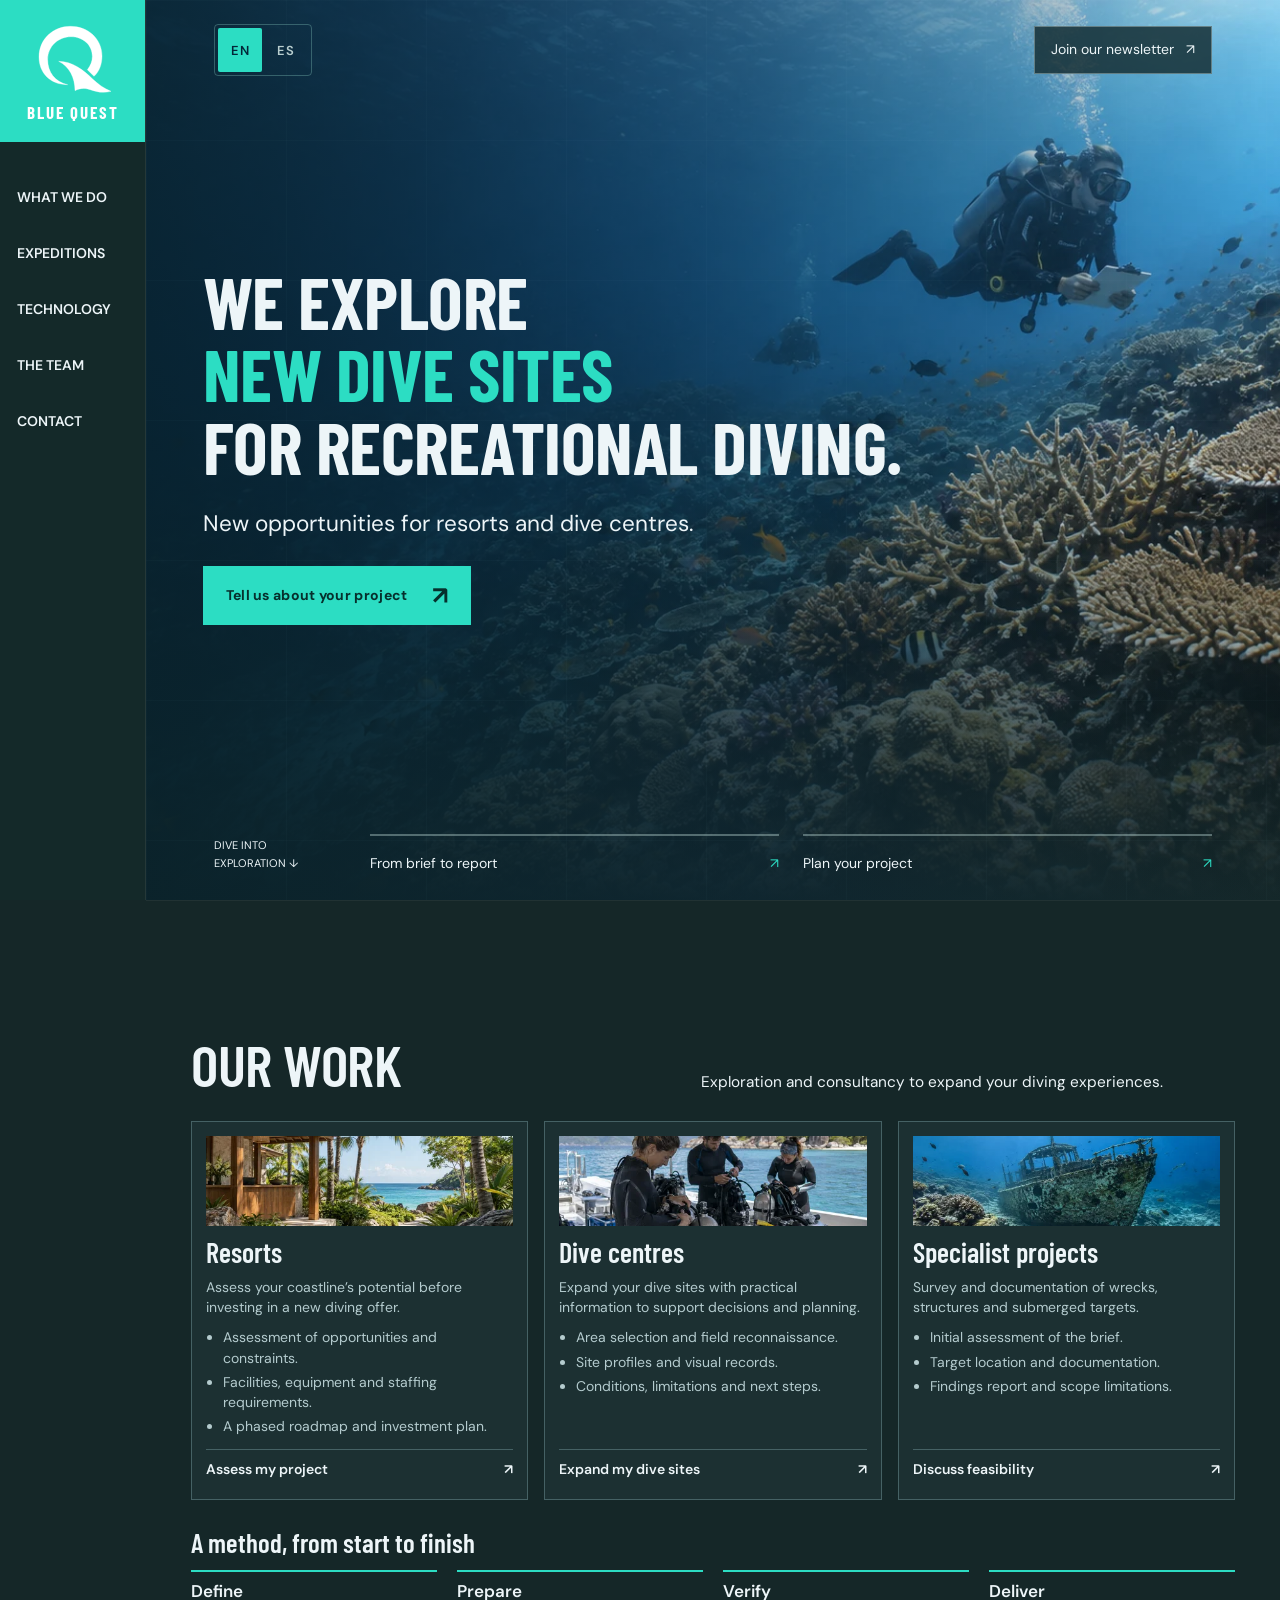
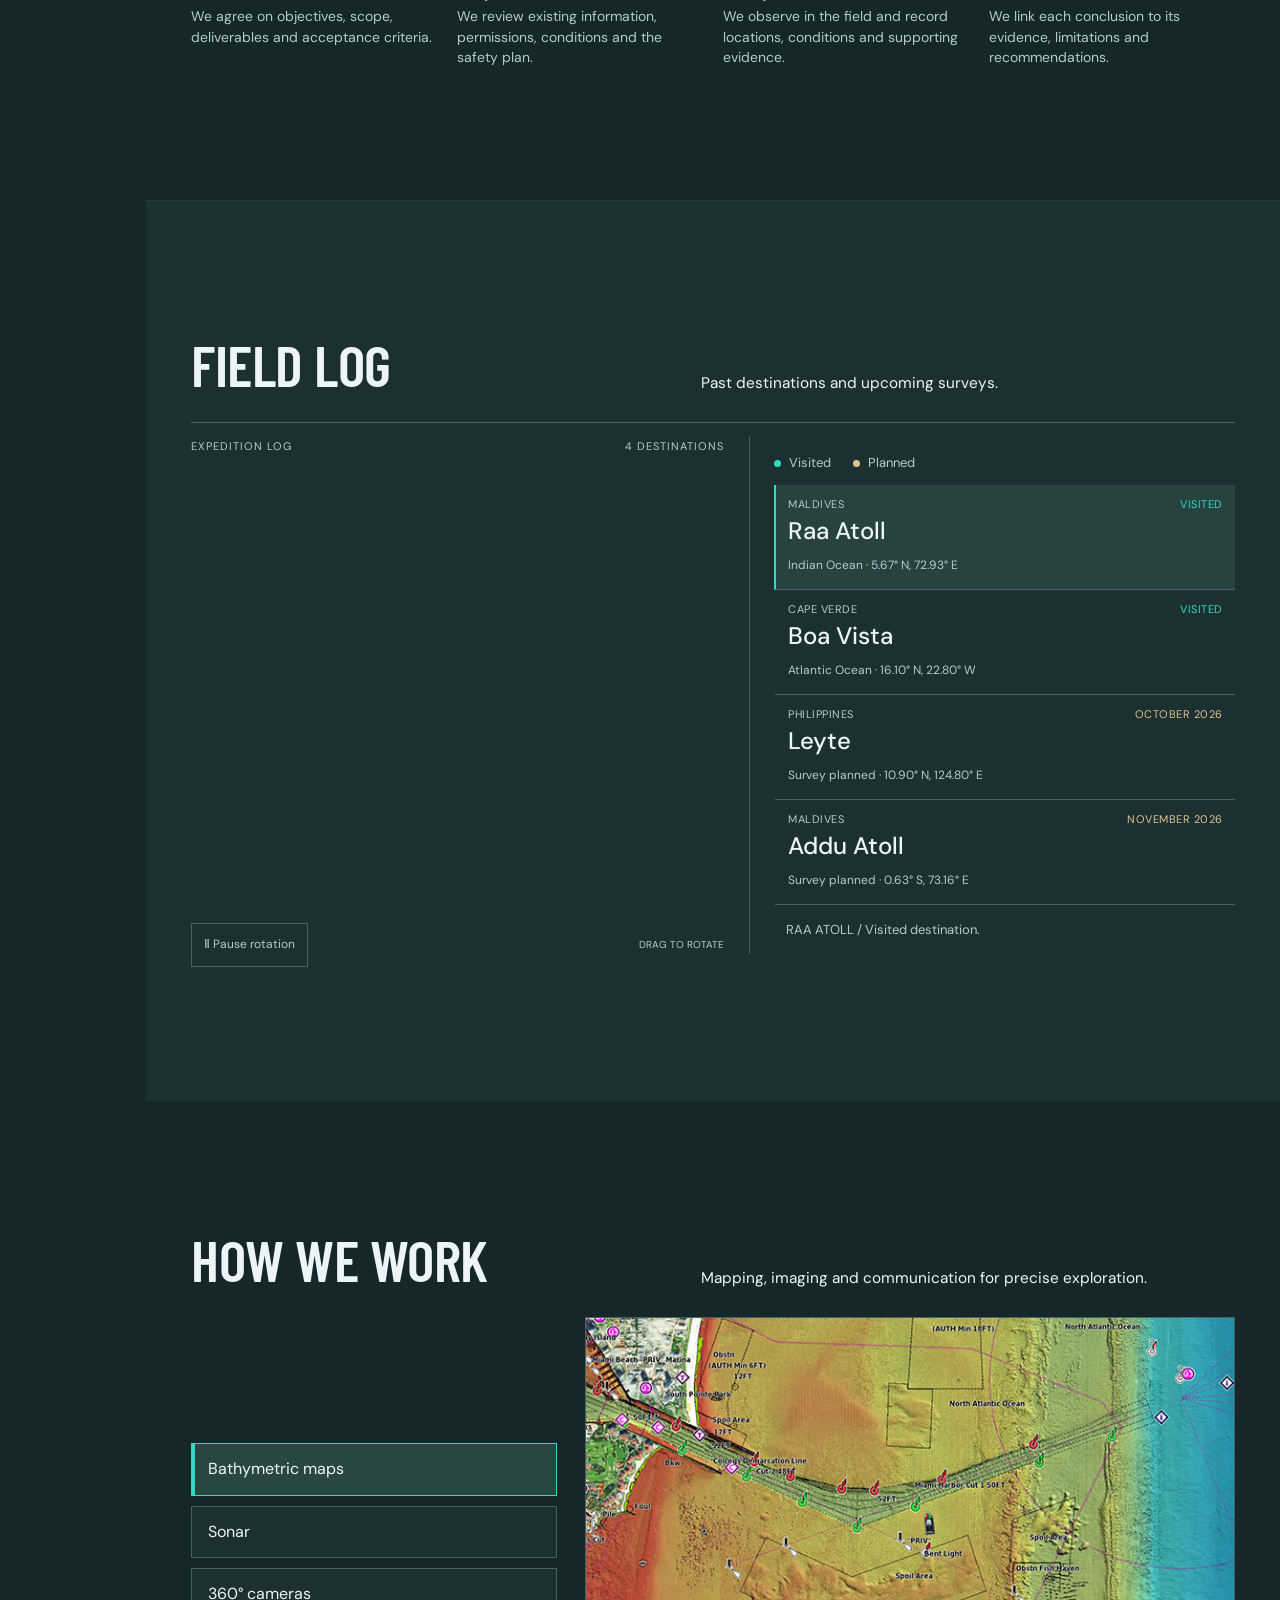
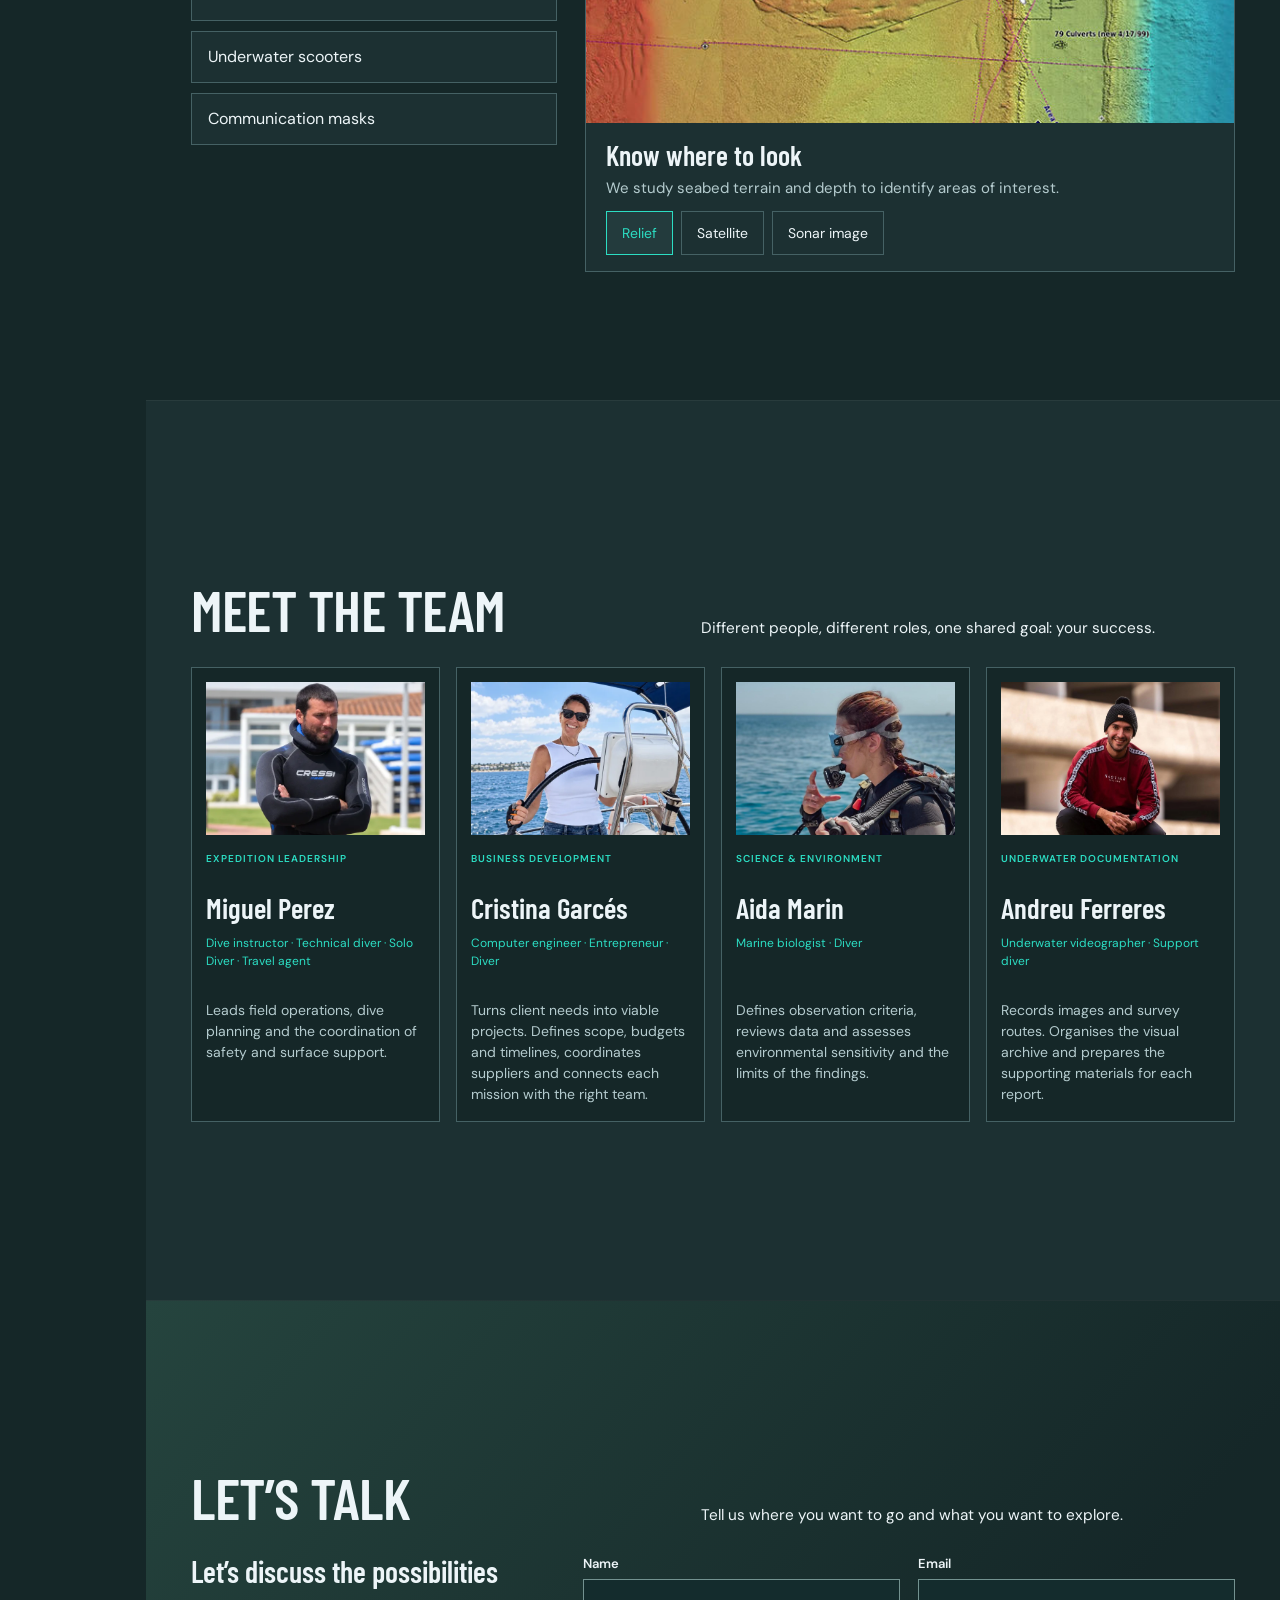
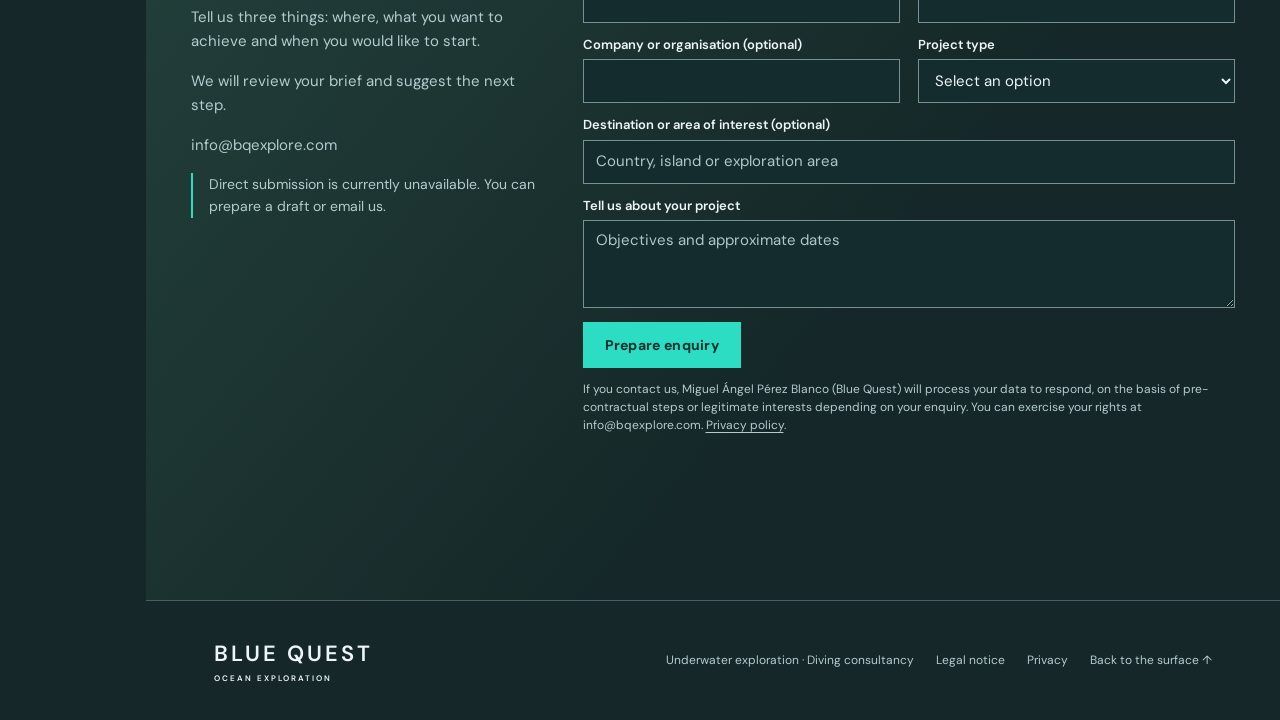
==== index.html @ e6cefd19 "Correct Andreu surname to Ferreres in both languages" ====
<!doctype html>
<html lang="en"><head><meta charset="UTF-8"><meta name="viewport" content="width=device-width,initial-scale=1"><meta name="theme-color" content="#050e16"><title>BLUE QUEST — Underwater exploration</title><meta name="description" content="Discovering new recreational dive sites through underwater technology and consultancy for resorts and dive centres."><link rel="icon" href="/favicon.svg?v=quest-20260912" type="image/svg+xml" sizes="any"><link rel="stylesheet" href="/styles.css"><link rel="stylesheet" href="/field-log.css"><link rel="canonical" href="https://www.bqexplore.com/en/"><link rel="alternate" hreflang="en" href="https://www.bqexplore.com/en/"><link rel="alternate" hreflang="es" href="https://www.bqexplore.com/es/"><link rel="alternate" hreflang="x-default" href="https://www.bqexplore.com/"><link rel="stylesheet" href="/language.css"><script src="/translations.js" defer></script><script src="/language.js" defer></script><meta property="og:type" content="website"><meta property="og:site_name" content="Blue Quest"><meta property="og:title" content="BLUE QUEST — Underwater exploration"><meta property="og:description" content="Discovering new recreational dive sites through underwater technology and consultancy for resorts and dive centres."><meta property="og:url" content="https://www.bqexplore.com/en/"><meta property="og:locale" content="en_GB"><meta property="og:image" content="https://www.bqexplore.com/assets/hero/reef-survey.webp"><meta name="twitter:card" content="summary_large_image"><script type="application/ld+json">{"@context":"https://schema.org","@type":"Organization","name":"Blue Quest","url":"https://www.bqexplore.com","email":"info@bqexplore.com","description":"Discovering new recreational dive sites through underwater technology and consultancy for resorts and dive centres.","areaServed":"Worldwide"}</script></head><body>
<a class="skip-link" href="#inicio">Skip to content</a>
<header class="sidebar"><a class="brand brand-animated brand-sonar" href="#inicio" aria-label="Blue Quest, home"><svg class="quest-sonar" viewBox="0 0 120 120" aria-hidden="true" focusable="false"><g class="sonar-grid"><circle cx="60" cy="60" r="27"/><circle cx="60" cy="60" r="47"/><path d="M60 6v12M60 102v12M6 60h12M102 60h12"/></g><circle class="sonar-pulse" cx="60" cy="60" r="23"/><path class="sonar-sweep" d="M60 60V13"/></svg><svg class="quest-mark" viewBox="0 0 240 220" aria-hidden="true"><path class="quest-ring" pathLength="1" d="M104 187C51 187 18 151 18 104C18 50 61 12 112 12C167 12 207 51 207 101C207 126 199 148 183 162L163 142C173 130 178 117 178 102C178 67 149 43 114 43C76 43 44 72 44 111C44 150 66 179 104 187Z"/><path class="quest-fin" pathLength="1" d="M77 117C118 117 151 143 179 170C195 185 212 198 234 207C207 214 188 207 172 202C151 195 138 199 126 205C126 167 109 132 77 117Z"/></svg><span class="quest-name" aria-hidden="true">BLUE QUEST</span></a><button class="menu-toggle" type="button" aria-expanded="false" aria-controls="primary-navigation">Menu <span aria-hidden="true">☰</span></button><nav id="primary-navigation" aria-label="Main navigation"><a href="#enfoque">What we do</a><a href="#expediciones">Expeditions</a><a href="#tecnologia">Technology</a><a href="#equipo">The Team</a><a href="#contacto">Contact</a></nav></header>
<main><section id="inicio" class="hero"><div class="hero-photo" role="img" aria-label="AI-generated illustrative scene: exploring a reef with coral, fish and divers."></div><div class="hero-shade"></div><div class="hero-grid"></div><div class="hero-top"><nav class="language-switch" aria-label="Choose a language"><a href="/en/" data-language="en" lang="en" hreflang="en" aria-label="English" aria-current="true">EN</a><a href="/es/" data-language="es" lang="es" hreflang="es" aria-label="Español">ES</a></nav><button class="newsletter-trigger" id="newsletter-open" type="button" aria-haspopup="dialog" aria-controls="newsletter-dialog">Join our newsletter <span aria-hidden="true">↗</span></button></div><div class="hero-content"><h1 class="brand-purpose">We explore<br><em>new dive sites</em><br>for recreational diving.</h1><p class="intro">New opportunities for resorts and dive centres.</p><div class="hero-actions"><a class="button primary" href="#contacto">Tell us about your project <span aria-hidden="true">↗</span></a></div></div><div class="hero-bottom"><a class="scroll-label" href="#enfoque">DIVE INTO EXPLORATION ↓</a><nav aria-label="Exploration shortcuts"><a href="#enfoque"><span>From brief to report</span><i aria-hidden="true">↗</i></a><a href="#contacto"><span>Plan your project</span><i aria-hidden="true">↗</i></a></nav></div></section>


<section id="enfoque" class="section services">
<div class="section-heading"><div><h2>Our work</h2></div><p>Exploration and consultancy to expand your diving experiences.</p></div>
<div class="service-grid">
<article class="service"><div class="service-photo"><img src="/assets/services/resort-800.webp" srcset="/assets/services/resort-480.webp 480w, /assets/services/resort-800.webp 800w" sizes="(max-width:760px) 88vw, (max-width:1100px) 40vw, 28vw" alt="Illustration of a coastal resort entrance" width="800" height="533" loading="lazy"></div><h3>Resorts</h3><p>Assess your coastline’s potential before investing in a new diving offer.</p><ul><li>Assessment of opportunities and constraints.</li><li>Facilities, equipment and staffing requirements.</li><li>A phased roadmap and investment plan.</li></ul><a href="#contacto" data-project="Asesoramiento para un centro">Assess my project <span aria-hidden="true">↗</span></a></article>
<article class="service"><div class="service-photo"><img src="/assets/services/boat-800.webp" srcset="/assets/services/boat-480.webp 480w, /assets/services/boat-800.webp 800w" sizes="(max-width:760px) 88vw, (max-width:1100px) 40vw, 28vw" alt="Illustration of a team preparing on a dive boat" width="800" height="533" loading="lazy"></div><h3>Dive centres</h3><p>Expand your dive sites with practical information to support decisions and planning.</p><ul><li>Area selection and field reconnaissance.</li><li>Site profiles and visual records.</li><li>Conditions, limitations and next steps.</li></ul><a href="#contacto" data-project="Exploración de puntos de buceo">Expand my dive sites <span aria-hidden="true">↗</span></a></article>
<article class="service"><div class="service-photo"><img src="/assets/services/wreck-800.webp" srcset="/assets/services/wreck-480.webp 480w, /assets/services/wreck-800.webp 800w" sizes="(max-width:760px) 88vw, (max-width:1100px) 40vw, 28vw" alt="Illustration of a wreck beside a reef" width="800" height="533" loading="lazy"></div><h3>Specialist projects</h3><p>Survey and documentation of wrecks, structures and submerged targets.</p><ul><li>Initial assessment of the brief.</li><li>Target location and documentation.</li><li>Findings report and scope limitations.</li></ul><a href="#contacto" data-project="Documentación subacuática">Discuss feasibility <span aria-hidden="true">↗</span></a></article>
</div>
<div id="metodo" class="method-block"><h3>A method, from start to finish</h3><div class="method-grid">
<article><h4>Define</h4><p>We agree on objectives, scope, deliverables and acceptance criteria.</p></article>
<article><h4>Prepare</h4><p>We review existing information, permissions, conditions and the safety plan.</p></article>
<article><h4>Verify</h4><p>We observe in the field and record locations, conditions and supporting evidence.</p></article>
<article><h4>Deliver</h4><p>We link each conclusion to its evidence, limitations and recommendations.</p></article>
</div></div>
</section>
<section id="expediciones" class="section expeditions"><div class="section-heading"><div><h2>Field log</h2></div><p>Past destinations and upcoming surveys.</p></div><div class="atlas"><div class="globe-area"><div class="map-top"><span>EXPEDITION LOG</span><span>4 DESTINATIONS</span></div><canvas id="globe" aria-label="Interactive globe. Drag to rotate. Select a destination from the list to locate it." tabindex="0"></canvas><div class="globe-tools"><button id="rotate" aria-pressed="true" aria-label="Pause globe rotation">Ⅱ Pause rotation</button><span>DRAG TO ROTATE</span></div></div><div class="destinations"><div class="legend"><span><i class="dot explored"></i>Visited</span><span><i class="dot planned"></i>Planned</span></div><button class="destination selected" data-place="0"><span class="destination-meta">MALDIVES <span>VISITED</span></span><strong>Raa Atoll</strong><small>Indian Ocean · 5.67° N, 72.93° E</small></button><button class="destination" data-place="1"><span class="destination-meta">CAPE VERDE <span>VISITED</span></span><strong>Boa Vista</strong><small>Atlantic Ocean · 16.10° N, 22.80° W</small></button><button class="destination" data-place="2"><span class="destination-meta">PHILIPPINES <span class="planned-text">OCTOBER 2026</span></span><strong>Leyte</strong><small>Survey planned · 10.90° N, 124.80° E</small></button><button class="destination" data-place="3"><span class="destination-meta">MALDIVES <span class="planned-text">NOVEMBER 2026</span></span><strong>Addu Atoll</strong><small>Survey planned · 0.63° S, 73.16° E</small></button><div id="place-detail" aria-live="polite">RAA ATOLL / Visited destination.</div></div></div></section>

<section hidden inert style="display:none" id="tu-destino" class="section dive-finder"></section>


<section id="tecnologia" class="section technology">
<div class="section-heading"><div><h2>How we work</h2></div><p>Mapping, imaging and communication for precise exploration.</p></div>
<div class="tech-layout"><div class="equipment" role="group" aria-label="Choose a tool">
<button type="button" data-equipment="map" aria-pressed="true">Bathymetric maps</button><button type="button" data-equipment="sonar" aria-pressed="false">Sonar</button><button type="button" data-equipment="camera" aria-pressed="false">360° cameras</button><button type="button" data-equipment="scooter" aria-pressed="false">Underwater scooters</button><button type="button" data-equipment="mask" aria-pressed="false">Communication masks</button>
</div><figure class="tech-gallery" data-equipment="map" aria-label="Images of the selected equipment"><div class="equipment-photo"><img id="equipment-image" src="/assets/technology/map-relief.jpg" alt="Shaded relief with depth soundings, references and seabed detail" loading="lazy" width="800" height="530"></div><figcaption><h3 id="equipment-title">Know where to look</h3><p id="equipment-description">We study seabed terrain and depth to identify areas of interest.</p><div id="map-views" role="group" aria-label="Map views"><button type="button" data-map="relief" aria-pressed="true">Relief</button><button type="button" data-map="satellite" aria-pressed="false">Satellite</button><button type="button" data-map="perspective" aria-pressed="false">Sonar image</button></div></figcaption></figure></div>
</section>
<section id="equipo" class="section team">
<div class="section-heading"><div><h2>Meet the team</h2></div><p>Different people, different roles, one shared goal: your success.</p></div>
<div class="team-grid">
<article class="team-card"><div class="team-photo"><img src="/assets/team/miguel-profile.webp" alt="Miguel Perez wearing a wetsuit" width="640" height="480" loading="lazy"></div><div class="team-info"><p class="eyebrow">EXPEDITION LEADERSHIP</p><h3>Miguel Perez</h3><p class="team-credentials">Dive instructor · Technical diver · Solo Diver · Travel agent</p><p>Leads field operations, dive planning and the coordination of safety and surface support.</p></div></article>
<article class="team-card"><div class="team-photo"><img src="/assets/team/cristina-profile.webp" alt="Cristina Garcés at the helm of a boat" width="640" height="480" loading="lazy"></div><div class="team-info"><p class="eyebrow">BUSINESS DEVELOPMENT</p><h3>Cristina Garcés</h3><p class="team-credentials">Computer engineer · Entrepreneur · Diver</p><p>Turns client needs into viable projects. Defines scope, budgets and timelines, coordinates suppliers and connects each mission with the right team.</p></div></article>
<article class="team-card"><div class="team-photo"><img class="team-image-aida" src="/assets/team/aida-20260914.jpg" alt="Aida Marin ready for a dive by the sea" width="1196" height="1593" loading="lazy"></div><div class="team-info"><p class="eyebrow">SCIENCE & ENVIRONMENT</p><h3>Aida Marin</h3><p class="team-credentials">Marine biologist · Diver</p><p>Defines observation criteria, reviews data and assesses environmental sensitivity and the limits of the findings.</p></div></article>
<article class="team-card"><div class="team-photo"><img class="team-image-andreu" src="/assets/team/andreu-20260914.jpg" alt="Portrait of Andreu Ferreres in an urban setting" width="1199" height="1191" loading="lazy"></div><div class="team-info"><p class="eyebrow">UNDERWATER DOCUMENTATION</p><h3>Andreu Ferreres</h3><p class="team-credentials">Underwater videographer · Support diver</p><p>Records images and survey routes. Organises the visual archive and prepares the supporting materials for each report.</p></div></article>
</div>
</section>
<section id="contacto" class="section contact">
<div class="section-heading"><div><h2>Let’s talk</h2></div><p>Tell us where you want to go and what you want to explore.</p></div>
<div class="contact-layout"><aside class="contact-intro"><h3>Let’s discuss the possibilities</h3><p>Tell us three things: where, what you want to achieve and when you would like to start.</p><p>We will review your brief and suggest the next step.</p><p class="contact-address"><a href="mailto:info@bqexplore.com">info@bqexplore.com</a></p><p class="contact-notice" id="mailbox-notice" hidden></p></aside>
<form id="contact-form" aria-describedby="mailbox-notice">
<div class="form-grid"><label>Name<input name="name" autocomplete="name" required maxlength="80"></label><label>Email<input name="email" type="email" autocomplete="email" required maxlength="120"></label><label>Company or organisation (optional)<input name="organization" autocomplete="organization" maxlength="100"></label><label>Project type<select name="project" required><option value="">Select an option</option><option value="Exploración de puntos de buceo">Dive site exploration</option><option value="Asesoramiento para un centro">Dive centre consultancy</option><option value="Documentación subacuática">Underwater documentation</option><option value="Otra consulta">Other enquiry</option></select></label><label class="full-field">Destination or area of interest (optional)<input name="destination" maxlength="120" placeholder="Country, island or exploration area"></label><label class="full-field">Tell us about your project<textarea name="message" rows="5" required minlength="10" maxlength="1200" placeholder="Objectives and approximate dates"></textarea></label></div>

<div class="honeypot" aria-hidden="true"><label>Website<input name="website" tabindex="-1" autocomplete="off"></label></div><button id="contact-submit" type="submit" class="button primary">Prepare enquiry <span aria-hidden="true">↗</span></button>
<p class="contact-privacy">If you contact us, Miguel Ángel Pérez Blanco (Blue Quest) will process your data to respond, on the basis of pre-contractual steps or legitimate interests depending on your enquiry. You can exercise your rights at info@bqexplore.com. <a href="/en/privacidad.html">Privacy policy</a>.</p>
<p id="contact-status" role="status" aria-live="polite"></p>
<div id="email-preview" hidden><label for="email-draft">Your draft</label><textarea id="email-draft" rows="9" readonly></textarea><div class="draft-actions"><a id="open-email" class="button primary" href="mailto:info@bqexplore.com">Open in my email app <span aria-hidden="true">↗</span></a><button type="button" id="copy-email">Copy enquiry</button></div></div>
<noscript><p>Enable JavaScript to use the form or email <a href="mailto:info@bqexplore.com">info@bqexplore.com</a>.</p></noscript>
</form></div></section>
</main>
<dialog id="mission-dialog" class="mission-dialog" aria-labelledby="mission-title" aria-describedby="mission-objective">
 <div class="mission-card">
  <div class="mission-topbar"><span class="mission-brand">BLUE QUEST</span><span class="mission-log">Field log</span><button class="mission-close" type="button" aria-label="Close field record">×</button></div>
  <div class="mission-intro">
   <div class="mission-lead">
    <p class="mission-location mission-reveal"><span id="mission-country"></span><span class="mission-divider" aria-hidden="true">/</span><span id="mission-client"></span></p>
    <h2 id="mission-title" class="mission-reveal" style="--reveal-delay:.15s"></h2>
    <div class="mission-reveal" style="--reveal-delay:.6s"><p class="mission-label">Objective</p><p id="mission-objective" class="mission-objective"></p></div>
   </div>
   <div class="mission-instrument" aria-hidden="true"><span class="mission-sonar-arm"></span><span class="mission-sonar-dot"></span></div>
  </div>
  <dl class="mission-metrics"></dl>
  <div class="mission-results"><h3 id="mission-outcomes-title" class="mission-reveal" style="--reveal-delay:1.9s"></h3><div class="mission-outcomes"></div></div>
  <div class="mission-footer"><span class="mission-state-dot" aria-hidden="true"></span><span id="mission-state"></span></div>
  <div class="mission-scan" aria-hidden="true"></div>
 </div>
</dialog>
<script src="/field-log.js" defer></script>
<dialog id="newsletter-dialog" class="newsletter-dialog" aria-labelledby="newsletter-title" aria-describedby="newsletter-description">
 <button type="button" class="newsletter-close" id="newsletter-close" aria-label="Close newsletter">×</button>
 <h2 id="newsletter-title">Join our newsletter</h2>
 <p id="newsletter-description">Blue Quest news, straight to your inbox. Always in English.</p>
 <p id="newsletter-instructions">Opens in a new tab. Enter your email and tick the subscription checkbox.</p>
 <div class="newsletter-actions">
  <a id="newsletter-form-link" class="button primary" href="https://a2ca4a0f.sibforms.com/serve/[base64]" target="_blank" rel="noopener noreferrer" aria-describedby="newsletter-instructions">Open sign-up form <span aria-hidden="true">↗</span></a>
  <button id="newsletter-decline" type="button">Not now</button>
 </div>
 <details class="newsletter-details"><summary>About the form and your data</summary><p class="newsletter-provider-notice">The form opens on Brevo and uses Google reCAPTCHA. These providers may use cookies and technical data to prevent abuse. Opening it does not subscribe you.</p>
 <p class="newsletter-provider-notice"><a href="https://www.brevo.com/legal/privacypolicy/" target="_blank" rel="noopener noreferrer">Brevo privacy</a> · <a href="https://policies.google.com/privacy" target="_blank" rel="noopener noreferrer">Google privacy</a></p>
 <p class="newsletter-provider-notice">Controller: Miguel Ángel Pérez Blanco (Blue Quest). With your consent, we use your email address to send updates in English. You can unsubscribe at any time or contact info@bqexplore.com.</p>
 </details><p class="newsletter-privacy"><a href="/en/privacidad.html">Privacy policy</a></p>
</dialog>

<footer><a class="footer-brand" href="#inicio">BLUE QUEST<span>OCEAN EXPLORATION</span></a><p>Underwater exploration · Diving consultancy</p><a href="/en/aviso-legal.html">Legal notice</a><a href="/en/privacidad.html">Privacy</a><a href="#inicio">Back to the surface ↑</a></footer><script src="/world.js"></script><script src="/app.js" defer></script><script src="/contact.js" defer></script></body></html>
---- styles.css ----
@import url('fonts/fonts.css');
/* Original team photos; responsive framing without altering the photographs. */
.team-photo img.team-image-aida{object-position:50% 10%}
.team-photo img.team-image-andreu{object-position:50% 18%}
/* Blue Quest: one shared system for services, evidence and contact. */
/* Restore the three original map views within the shared photo frame. */
.tech-gallery[data-equipment="map"] .equipment-photo img{transform:scale(1.18)}
#map-views:not([hidden]){display:flex;flex-wrap:wrap;gap:8px;margin-top:20px}
#map-views button{min-height:44px;padding:9px 15px;font-size:14px;background:transparent;border:1px solid var(--line)}
#map-views button[aria-pressed="true"]{border-color:var(--cyan);color:var(--cyan);background:var(--surface)}
#map-views button:hover{background:var(--surface)}
#contact-submit{margin-top:24px}
:root{color-scheme:dark;--bg:#152728;--panel:#1c3032;--surface:#233b3d;--line:#456164;--text:#edf5f8;--muted:#b4cbce;--cyan:#2cddc3;--rail:146px;--gold:#dfc28e;--mobile-header-height:76px}
*{box-sizing:border-box}html{scroll-behavior:smooth;scroll-padding-top:28px}body{margin:0;padding-left:var(--rail);background:var(--bg);color:var(--text);font:18px/1.65 'DM Sans',sans-serif}
h1,h2,h3,h4,p,figure{margin:0 0 20px}h1,h2,h3,h4{line-height:1.1}a{color:inherit;text-decoration:none}button,input,select,textarea{font:inherit}button{color:inherit;cursor:pointer}img{display:block;max-width:100%}button,a,summary{-webkit-tap-highlight-color:transparent}
a:focus-visible,button:focus-visible,summary:focus-visible,canvas:focus-visible{outline:3px solid var(--cyan);outline-offset:5px}a:hover{color:var(--cyan)}[hidden]{display:none!important}
.skip-link{position:fixed;top:12px;left:calc(var(--rail) + 16px);z-index:60;background:var(--cyan);color:#052625;padding:12px;transform:translateY(-200%)}.skip-link:focus{transform:none}
.sidebar{position:fixed;inset:0 auto 0 0;width:var(--rail);height:100dvh;z-index:30;background:#142929;border-right:1px solid #ffffff12;overflow-y:auto}
.brand-sonar{position:relative;display:flex;flex-direction:column;align-items:center;justify-content:center;gap:8px;min-height:142px;background:var(--cyan);overflow:hidden}
.brand-sonar:hover{color:white}.quest-mark{width:80px;height:74px;fill:white;position:relative;z-index:1}.quest-name{font:700 17px/1 'Barlow Condensed',sans-serif;letter-spacing:2px;color:white;z-index:1}
.quest-sonar{position:absolute;inset:10px;width:calc(100% - 20px);height:115px;fill:none;stroke:white;stroke-width:1;opacity:0;animation:sonar-grid 2.5s ease-out}
.quest-ring,.quest-fin{stroke:white;stroke-width:1;stroke-dasharray:1;animation:sonar-trace 1.7s ease-out both}.quest-fin{animation-delay:.25s}.quest-name{animation:wordmark .7s 1.3s both}.sonar-pulse{transform-origin:center;animation:sonar-ping 1.8s ease-out both}.sonar-sweep{transform-origin:center;animation:sonar-scan 1.6s linear both}
.sidebar nav{display:flex;flex-direction:column;margin-top:28px}.sidebar nav a{display:block;min-height:56px;padding:17px 14px;border-left:3px solid transparent;font-size:14px;line-height:1.5;font-weight:600;text-transform:uppercase}.sidebar nav a:hover,.sidebar nav a[aria-current="location"]{background:#25423f;color:white;border-left-color:var(--cyan)}
.menu-toggle{display:none}.hero{position:relative;isolation:isolate;min-height:800px;height:100svh;max-height:1180px;display:flex;align-items:center;overflow:hidden}
.hero-photo,.hero-shade,.hero-grid{position:absolute;inset:0;z-index:-1}.hero-photo{background:#123c50 url('assets/hero/reef-survey.webp') 62% center/cover no-repeat}.hero-shade{background:linear-gradient(90deg,#09222bd9 0%,#0a253589 53%,#10314710),linear-gradient(0deg,#152728,transparent 45%)}.hero-grid{opacity:.16;background-image:linear-gradient(#c5f4ff20 1px,transparent 1px),linear-gradient(90deg,#c5f4ff20 1px,transparent 1px);background-size:140px 140px}
.hero-top{position:absolute;top:24px;left:6%;right:6%;display:flex;justify-content:space-between;align-items:center;gap:24px;z-index:2}.newsletter-trigger{background:#173137d9;border:1px solid #bed5d46b;padding:11px 16px;font-size:14px;min-height:48px;display:inline-flex;align-items:center;gap:12px;text-align:left}.newsletter-trigger:hover{background:#234744}.hero-content{margin:50px 6% 100px;max-width:1000px}
h1{font:700 clamp(56px,6.5vw,104px)/1 'Barlow Condensed',sans-serif;text-transform:uppercase;letter-spacing:-.5px;margin-bottom:30px}h1 em{font-style:normal;color:var(--cyan)}.hero .intro{font-size:clamp(18px,1.6vw,25px);max-width:590px;color:var(--text)}.hero-actions{display:flex;flex-wrap:wrap;align-items:center;gap:24px;margin-top:34px}.button{border:0;display:inline-flex;justify-content:center;align-items:center;gap:24px;min-height:56px;padding:17px 23px;font-size:14px;line-height:1.4;font-weight:700;letter-spacing:.3px}.primary{background:var(--cyan);color:#06302d}.primary:hover{background:#8ef2df;color:#06302d}.button:disabled{opacity:.6;cursor:wait}.button span{font-size:25px;line-height:1}.text-link{color:var(--text);font-size:16px;text-decoration:underline;text-underline-offset:5px}.text-link span{color:var(--cyan);margin-left:8px}
.hero-bottom{position:absolute;left:6%;right:6%;bottom:25px;display:flex;align-items:center;gap:36px}.scroll-label{font-size:11px;max-width:120px}.hero-bottom nav{display:grid;grid-template-columns:repeat(2,minmax(0,1fr));flex:1;gap:24px}.hero-bottom nav a{border-top:2px solid #aec8c670;padding-top:16px;font-size:14px;display:flex;justify-content:space-between;gap:8px}.hero-bottom nav a:hover{border-color:var(--cyan)}.hero-bottom i{font-style:normal;color:var(--cyan)}
.section{padding:88px 6%;border-top:1px solid #ffffff0d}.section-heading{display:grid;grid-template-columns:1.05fr 1fr;align-items:end;gap:32px;margin-bottom:42px}.section-heading>div{min-width:0}
h2{font:600 clamp(45px,4.6vw,76px)/1.04 'Barlow Condensed',sans-serif;text-transform:uppercase;letter-spacing:-.5px;margin:0}.section-heading>p{margin:0;text-align:left;font-size:clamp(16px,1.2vw,21px);line-height:1.55;color:var(--text)}h3{font:600 32px/1.15 'Barlow Condensed',sans-serif}h4{font-size:20px}
.service-grid{display:grid;grid-template-columns:repeat(3,minmax(0,1fr));gap:20px}.service{min-width:0;background:var(--panel);border:1px solid var(--line);padding:22px;display:flex;flex-direction:column}.service-photo{aspect-ratio:2.4/1;overflow:hidden;margin-bottom:25px;background:var(--surface)}.service-photo img{width:100%;height:100%;object-fit:cover}.service h3{font-size:33px}.service p,.service li{font-size:16px;color:var(--muted)}.service ul{padding-left:19px;margin:0 0 26px}.service li+li{margin-top:9px}.service a{display:flex;justify-content:space-between;border-top:1px solid var(--line);padding-top:16px;margin-top:auto;font-size:15px;font-weight:600}
.method-block{padding-top:70px;scroll-margin-top:28px}.method-block>h3{font-size:38px}.method-grid{display:grid;grid-template-columns:repeat(4,minmax(0,1fr));gap:25px}.method-grid article{border-top:2px solid var(--cyan);padding-top:20px}.method-grid h4{font-weight:600;margin-bottom:12px}.method-grid p{color:var(--muted);font-size:16px;margin:0}
.expeditions,.team{background:var(--panel)}.atlas{display:grid;grid-template-columns:1.3fr 1fr;border-top:1px solid var(--line)}.globe-area{min-width:0}.map-top{display:flex;justify-content:space-between;padding:22px 25px 0 0;font-size:11px;letter-spacing:1px;color:var(--muted)}#globe{display:block;width:100%;height:490px;cursor:grab;touch-action:pan-y}#globe:active{cursor:grabbing}.globe-tools{display:flex;justify-content:space-between;align-items:center;gap:12px;margin-right:25px;font-size:10px;color:var(--muted)}.globe-tools button{min-height:44px;border:1px solid var(--line);background:transparent;padding:8px 12px;font-size:12px}.destinations{padding:25px 0 0 30px;border-left:1px solid var(--line)}.legend{display:flex;gap:22px;font-size:13px;color:var(--muted);margin-bottom:12px}.dot{display:inline-block;width:7px;height:7px;border-radius:50%;margin-right:8px}.explored{background:var(--cyan)}.planned{background:var(--gold)}.destination{display:block;width:100%;text-align:left;background:transparent;border:0;border-bottom:1px solid var(--line);border-left:2px solid transparent;padding:18px 15px}.destination:hover,.destination.selected{background:#27423f;border-left-color:var(--cyan)}.destination-meta{display:flex;justify-content:space-between;gap:8px;font-size:11px;letter-spacing:.5px;color:var(--muted)}.destination-meta>span{color:var(--cyan)}.destination-meta .planned-text{color:var(--gold)}.destination strong{display:block;font-weight:500;font-size:26px;margin:3px 0}.destination small{font-size:12px;color:var(--muted)}#place-detail{font-size:14px;color:var(--muted);padding:20px 15px}
.tech-layout{display:grid;grid-template-columns:.65fr 1.35fr;align-items:start;gap:30px}.equipment{display:flex;flex-direction:column;gap:10px}.equipment button{width:100%;text-align:left;border:1px solid var(--line);background:var(--panel);padding:18px;font-size:18px;min-height:60px}.equipment button[aria-pressed="true"]{border-color:var(--cyan);background:#294740;box-shadow:inset 3px 0 var(--cyan)}.equipment button:hover{background:var(--surface)}.tech-gallery{margin:0;min-width:0;border:1px solid var(--line);background:var(--panel)}.equipment-photo{width:100%;aspect-ratio:8/5;overflow:hidden;background:#103544}.equipment-photo img{width:100%;height:100%;object-fit:cover;object-position:center}.tech-gallery figcaption{padding:22px 25px}.tech-gallery h3{margin-bottom:10px;font-size:32px}.tech-gallery p{color:var(--muted);font-size:16px;margin:0}
.team-grid{display:grid;grid-template-columns:repeat(4,minmax(0,1fr));gap:20px}.team-card{min-width:0;border:1px solid var(--line);background:var(--bg)}.team-photo{aspect-ratio:1.5/1;margin:18px 18px 0;overflow:hidden;background:var(--surface)}.team-photo img{width:100%;height:100%;object-fit:cover;object-position:50% 35%}.team-info{padding:22px 18px}.eyebrow{font-size:10px;font-weight:600;letter-spacing:1px;color:var(--cyan);line-height:1.6;margin-bottom:14px}.team-info h3{font-size:32px;margin-bottom:12px}.team-info p:not(.eyebrow){font-size:15px;color:var(--muted)}.team-info .team-credentials{font-size:12px!important;color:var(--cyan)!important;line-height:1.6;min-height:62px}.team-info p:last-child{margin:0}
.contact{background:linear-gradient(130deg,#25443e,var(--bg) 65%)}.contact-layout{display:grid;grid-template-columns:.75fr 1.25fr;gap:55px}.contact-intro h3{font-size:36px}.contact-intro>p{font-size:16px;color:var(--muted)}.contact-address{font-size:21px;color:var(--cyan);overflow-wrap:anywhere}.contact-notice{border-left:2px solid var(--cyan);padding-left:16px;font-size:14px!important}.form-grid{display:grid;grid-template-columns:1fr 1fr;gap:22px}.full-field{grid-column:1/-1}#contact-form label{display:block;font-size:14px;font-weight:600}#contact-form input,#contact-form select,#contact-form textarea{display:block;width:100%;min-width:0;padding:13px;margin-top:8px;border:1px solid #739290;border-radius:0;background:#142c2d;color:var(--text);font:16px/1.5 'DM Sans',sans-serif}#contact-form textarea{resize:vertical}#contact-form input:focus-visible,#contact-form select:focus-visible,#contact-form textarea:focus-visible{outline:2px solid var(--cyan);outline-offset:3px}#contact-form input::placeholder,#contact-form textarea::placeholder{color:#b1c6c8}.contact-privacy{font-size:12px;line-height:1.7;color:var(--muted);margin:20px 0}.contact-privacy a,.newsletter-privacy a,.newsletter-details a{text-decoration:underline;text-underline-offset:3px}.honeypot{position:absolute;left:-10000px;width:1px;height:1px;overflow:hidden}#contact-status{font-size:15px;color:var(--text);margin-top:22px}#contact-status:empty{margin:0}#email-preview{border-top:1px solid var(--line);padding-top:22px}.draft-actions{display:flex;flex-wrap:wrap;align-items:center;gap:15px;margin-top:16px}#copy-email{background:transparent;border:1px solid var(--line);min-height:48px;padding:12px}
.newsletter-dialog{width:min(560px,calc(100% - 32px));max-height:calc(100dvh - 40px);margin:auto;padding:38px;background:var(--panel);color:var(--text);border:1px solid var(--line)}.newsletter-dialog::backdrop{background:#051b24ce;backdrop-filter:blur(4px)}body.newsletter-open{overflow:hidden}.newsletter-close{position:absolute;top:8px;right:8px;width:44px;height:44px;background:transparent;border:0;font-size:30px}.newsletter-dialog h2{font-size:40px;padding-right:20px;margin-bottom:22px}.newsletter-dialog p{color:var(--muted);font-size:16px}.newsletter-actions{display:flex;flex-direction:column;align-items:stretch;gap:10px;margin:24px 0}.newsletter-actions>button{background:transparent;border:0;min-height:44px;font-size:14px}.newsletter-details{border-top:1px solid var(--line);margin-top:24px;padding-top:15px;font-size:13px}.newsletter-details summary{cursor:pointer;padding-block:6px}.newsletter-details p{font-size:13px;margin-top:14px}.newsletter-privacy{font-size:13px!important}
footer{display:flex;flex-wrap:wrap;gap:22px;align-items:center;padding:35px 6%;border-top:1px solid var(--line);font-size:12px;color:var(--muted)}.footer-brand{margin-right:auto;font-size:22px;letter-spacing:3px;color:var(--text);font-weight:600}.footer-brand span{display:block;font-size:8px;letter-spacing:2px}footer p{margin:0}
@keyframes sonar-trace{0%{stroke-dashoffset:1;fill-opacity:0}65%{fill-opacity:0}100%{stroke-dashoffset:0;fill-opacity:1}}
@keyframes wordmark{from{opacity:0;transform:translateY(8px)}to{opacity:1;transform:none}}
@keyframes sonar-grid{0%{opacity:0}25%{opacity:.6}75%{opacity:.35}100%{opacity:0}}
@keyframes sonar-ping{from{transform:scale(.3);opacity:.8}to{transform:scale(2);opacity:0}}
@keyframes sonar-scan{to{transform:rotate(300deg)}}
@media(min-width:1400px){.section-heading h2{white-space:nowrap}.section-heading>p{white-space:nowrap;font-size:clamp(14px,1.1vw,21px)}}
@media(max-width:1199px){.section-heading{grid-template-columns:1fr;gap:16px}.section-heading>p{font-size:19px}.team-grid{grid-template-columns:repeat(2,minmax(0,1fr))}.team-photo{aspect-ratio:2/1}.service-grid{grid-template-columns:repeat(2,minmax(0,1fr))}.service:last-child{grid-column:1/-1;display:grid;grid-template-columns:.8fr 1fr;gap:0 24px}.service:last-child .service-photo{grid-row:1/5;aspect-ratio:auto;height:100%;margin:0}.service:last-child ul{margin-bottom:20px}.method-grid{grid-template-columns:repeat(2,minmax(0,1fr))}.contact-layout{gap:30px}.atlas{grid-template-columns:1fr 1fr}#globe{height:430px}.tech-layout{grid-template-columns:.75fr 1.25fr}.equipment button{font-size:16px;padding:16px}.scroll-label{display:none}}
@media(max-width:760px){:root{--rail:0px}html{scroll-padding-top:calc(var(--mobile-header-height) + 20px)}.sidebar{width:100%;height:76px;bottom:auto;overflow:visible;display:flex;align-items:center;padding-right:14px;border-bottom:1px solid var(--line)}.brand-sonar{min-height:76px;height:76px;width:120px;flex-shrink:0;gap:4px}.quest-mark{width:48px;height:43px}.quest-name{font-size:12px;letter-spacing:1.6px}.quest-sonar{inset:0;width:120px;height:76px}.menu-toggle{display:flex;align-items:center;gap:10px;margin-left:auto;background:transparent;border:1px solid var(--line);font-size:14px;min-height:44px;padding:8px 12px}.sidebar nav{display:none;position:absolute;top:76px;left:0;right:0;margin:0;background:#193235;border-bottom:1px solid var(--line);box-shadow:0 15px 30px #07191c66}.sidebar.menu-open nav{display:grid;grid-template-columns:1fr 1fr;gap:0;padding:10px}.sidebar nav a{min-height:52px;font-size:14px;padding:14px 12px}.hero{height:auto;max-height:none;min-height:780px;padding-top:165px;padding-bottom:125px;align-items:flex-start}.hero-top{top:96px;left:6%;right:6%;gap:10px}.hero-top .newsletter-trigger{font-size:12px;padding:8px 10px;min-height:44px;max-width:175px}.hero-content{margin:25px 6% 0}.hero .brand-purpose,html[lang="en"] .hero .brand-purpose{font-size:clamp(44px,9.5vw,70px)}.hero-photo{background-position:65% center}.hero-shade{background:linear-gradient(90deg,#0b2739db,#173b5066),linear-gradient(0deg,#152728,transparent 55%)}.hero .intro{font-size:19px}.hero-actions{gap:20px}.hero-bottom{bottom:25px}.hero-bottom nav{gap:14px}.hero-bottom nav a{font-size:11px;line-height:1.5}.hero-bottom i{display:none}.section{padding:60px 6%}.section-heading{margin-bottom:30px;gap:15px}h2{font-size:clamp(39px,8vw,58px)}.section-heading>p{font-size:17px;line-height:1.6}.service-grid{grid-template-columns:1fr}.service:last-child{grid-column:auto;display:flex}.service:last-child .service-photo,.service-photo{aspect-ratio:2.4/1;height:auto;margin-bottom:25px}.service{padding:22px}.method-block{padding-top:48px;scroll-margin-top:100px}.method-block>h3{font-size:32px}.method-grid{gap:24px 18px}.method-grid p{font-size:15px}.atlas{grid-template-columns:1fr}.destinations{padding:28px 0 0;border-left:0}.map-top{padding-right:0}#globe{height:350px}.globe-tools{margin-right:0}.tech-layout{display:flex;flex-direction:column;gap:18px}.equipment{display:grid;grid-template-columns:repeat(2,minmax(0,1fr));gap:8px;width:100%}.equipment button{font-size:14px;min-height:52px;padding:10px 12px}.equipment button:last-child{grid-column:1/-1}.tech-gallery{width:100%}.tech-gallery figcaption{padding:20px}.tech-gallery h3{font-size:29px}.team-grid{grid-template-columns:1fr}.team-card{display:grid;grid-template-columns:105px 1fr}.team-photo{aspect-ratio:1/1;margin:18px 0 0 14px}.team-info{padding:20px 16px}.team-info h3{font-size:29px}.team-info .team-credentials{min-height:0}.contact-layout{grid-template-columns:1fr;gap:25px}.contact-intro h3{font-size:32px}.form-grid{grid-template-columns:1fr}.full-field{grid-column:auto}.newsletter-dialog{padding:30px 24px}.newsletter-dialog h2{font-size:35px}footer{gap:20px}footer p{width:100%;order:3}}
@media(max-width:360px){.hero-top{left:5%;right:5%}.hero-top .newsletter-trigger{max-width:160px}.hero .brand-purpose,html[lang="en"] .hero .brand-purpose{font-size:42px}.method-grid{grid-template-columns:1fr}.team-card{grid-template-columns:85px 1fr}.team-info{padding:18px 12px}.team-info h3{font-size:27px}.team-photo{margin-left:12px}}
@media(max-width:760px){.sidebar:not(.menu-ready){height:auto;display:grid;grid-template-columns:120px 1fr;align-items:start;padding:0}.sidebar:not(.menu-ready) nav{display:grid;grid-template-columns:1fr 1fr;position:static;box-shadow:none}.sidebar:not(.menu-ready) .menu-toggle{display:none}}
/* Screen-sized desktop sections. Natural growth remains available for zoom,
   shorter windows, expanded form feedback and mobile reading. */
@media(min-width:1024px) and (min-height:640px){
 html:has(.hero){scroll-padding-top:0;scroll-snap-type:y proximity}
 .hero,.section{min-height:100dvh;scroll-snap-align:start;scroll-margin-top:0}
 footer{scroll-snap-align:end}
 .hero{height:auto;max-height:none}
 .hero-content{margin:100px 5% 110px}
 .hero .brand-purpose,html[lang="en"] body .hero .brand-purpose{font-size:clamp(48px,min(5.7vw,10dvh),90px);margin-bottom:22px}
 .hero .intro{font-size:clamp(18px,2.5dvh,24px)}
 .hero-actions{margin-top:24px}
 .section{display:flex;flex-direction:column;justify-content:center;padding:clamp(22px,4dvh,52px) 4%}
 .section-heading{grid-template-columns:1fr 1.1fr;gap:24px;margin-bottom:clamp(18px,3dvh,32px)}
 .section-heading h2{font-size:clamp(40px,6.5dvh,64px);white-space:normal}
 .section-heading>p{font-size:clamp(15px,1.2vw,19px);line-height:1.5;white-space:normal}
 .service-grid{grid-template-columns:repeat(3,minmax(0,1fr));gap:16px}
 .service,.service:last-child{display:flex;grid-column:auto;gap:0;padding:14px}
 .service-photo,.service:last-child .service-photo{aspect-ratio:auto;height:clamp(56px,10dvh,110px);margin:0 0 10px;flex-shrink:0}
 .service h3{font-size:28px;margin-bottom:8px}
 .service p,.service li{font-size:14px;line-height:1.45}
 .service p{margin-bottom:10px}
 .service ul,.service:last-child ul{margin-bottom:12px;padding-left:17px}
 .service li+li{margin-top:4px}
 .service a{font-size:14px;line-height:1.4;min-height:36px;padding-top:10px}
 .method-block{padding-top:clamp(18px,3dvh,32px);scroll-margin-top:0}
 .method-block>h3{font-size:27px;margin-bottom:12px}
 .method-grid{grid-template-columns:repeat(4,minmax(0,1fr));gap:20px}
 .method-grid article{padding-top:10px}
 .method-grid h4{font-size:17px;margin-bottom:6px}
 .method-grid p{font-size:14px;line-height:1.45}
 .atlas{grid-template-columns:1.15fr 1fr;align-items:center}
 .map-top{padding-top:14px}
 #globe{height:clamp(260px,52dvh,560px)}
 .destinations{padding:16px 0 0 24px}
 .destination{padding:10px 12px}
 .destination strong{font-size:24px;line-height:1.25}
 #place-detail{font-size:13px;padding:14px 12px}
 .tech-layout{grid-template-columns:minmax(230px,.72fr) minmax(0,1.28fr);align-items:center;gap:28px}
 .tech-gallery{width:100%;max-width:min(100%,calc((100dvh - 300px)*1.6));justify-self:center}
 .tech-gallery figcaption{padding:16px 20px}
 .tech-gallery h3{font-size:28px;margin-bottom:6px}
 .tech-gallery p{font-size:15px;line-height:1.5}
 .equipment button{min-height:48px;padding:12px 16px;font-size:16px}
 #map-views:not([hidden]){margin-top:12px}
 .team-grid{grid-template-columns:repeat(4,minmax(0,1fr));gap:16px}
 .team-photo{height:clamp(95px,17dvh,200px);aspect-ratio:auto;margin:14px 14px 0}
 .team-info{padding:16px 14px}
 .team-info .eyebrow{font-size:10px;min-height:32px;margin-bottom:8px;line-height:1.5}
 .team-info h3{font-size:29px;margin-bottom:10px}
 .team-info p:not(.eyebrow){font-size:14px;line-height:1.5;margin-bottom:12px}
 .team-info .team-credentials{min-height:54px}
 .team-info p:last-child{margin-bottom:0}
 .contact-layout{grid-template-columns:.7fr 1.3fr;gap:40px;align-items:start}
 .contact-intro h3{font-size:30px;margin-bottom:16px}
 .contact-intro>p{font-size:15px;line-height:1.6;margin-bottom:16px}
 .form-grid{gap:12px 18px}
 #contact-form label{font-size:13px;line-height:1.5}
 #contact-form input,#contact-form select,#contact-form textarea{min-height:44px;padding:9px 12px;margin-top:5px;font-size:15px;line-height:1.4}
 #contact-form textarea[name="message"]{height:88px;min-height:72px}
 #contact-submit{margin-top:14px;min-height:46px;padding:12px 22px}
 .contact-privacy{margin:12px 0 0;line-height:1.5}
 #contact-status{margin-top:12px}
 #contact-status:empty{margin:0}
}
@media(min-width:1024px) and (max-width:1199px) and (min-height:640px){
 .team-grid{grid-template-columns:repeat(2,minmax(0,1fr))}
 .team-card{display:grid;grid-template-columns:76px minmax(0,1fr)}
 .team-photo{height:68px;margin:14px 0 0 10px}
 .team-info{padding:14px 12px}
 .team-info .eyebrow{min-height:0;margin-bottom:6px}
 .team-info h3{font-size:26px;margin-bottom:6px}
 .team-info .team-credentials{min-height:0;margin-bottom:6px}
}
@media(min-width:1024px) and (max-width:1199px) and (min-height:640px) and (max-height:700px){
 .section{padding:18px 3%}
 .section-heading{gap:16px;margin-bottom:16px}
 .service,.service:last-child{padding:12px}
 .service-photo,.service:last-child .service-photo{height:46px}
 .service h3{font-size:26px}
 .service p,.service li{line-height:1.4}
 .method-block{padding-top:16px}
 .method-block>h3{font-size:24px;margin-bottom:10px}
 .method-grid{gap:12px}
 .method-grid p{font-size:13.5px;line-height:1.4}
 .destination{padding:9px 12px}
}
@media(prefers-reduced-motion:reduce){html{scroll-behavior:auto;scroll-snap-type:none!important}*,*::before,*::after{animation:none!important;transition:none!important}.quest-sonar{display:none}}
---- field-log.css ----
/* The approved field-record HUD: real text, finite motion, no video download. */
html.mission-modal-open{overflow:hidden;scroll-behavior:auto!important;scroll-snap-type:none!important}
html.mission-modal-open body{position:fixed;top:var(--mission-scroll-top);width:100%;overflow:hidden}
html.mission-restoring{scroll-behavior:auto!important;scroll-snap-type:none!important}
.mission-dialog{width:min(1040px,calc(100% - 40px));max-width:none;max-height:calc(100dvh - 40px);margin:auto;padding:0;color:var(--text);border:1px solid var(--line);border-radius:3px;background:linear-gradient(125deg,#091b25,#102b34 58%,#1d4146);overflow:auto;overscroll-behavior:contain;box-shadow:0 32px 100px #03121988}
.mission-dialog::backdrop{background:#061720d9;backdrop-filter:blur(6px)}
.mission-card{position:relative;padding:0 36px 22px;isolation:isolate}
.mission-topbar{position:sticky;top:0;z-index:3;display:flex;align-items:center;gap:22px;min-height:67px;border-bottom:1px solid #b4cbce45;background:#102b34}
.mission-brand{font:600 21px/1 'Barlow Condensed',sans-serif;letter-spacing:.6px}
.mission-log{margin-left:auto;font-size:13px;letter-spacing:1.5px;color:var(--muted);text-transform:uppercase}
.mission-close{display:grid;place-items:center;width:44px;height:44px;padding:0;border:1px solid transparent;background:transparent;font:400 30px/1 'DM Sans',sans-serif;flex-shrink:0}
.mission-close:hover{color:var(--cyan);border-color:var(--line)}
.mission-intro{display:grid;grid-template-columns:minmax(0,1fr) 180px;gap:36px;align-items:center;margin:28px 0}
.mission-location{display:flex;gap:10px;flex-wrap:wrap;align-items:center;margin:0 0 8px;color:var(--muted);text-transform:uppercase;font-size:13px;letter-spacing:1px;line-height:1.5}
.mission-location .mission-divider{color:var(--line)}
.mission-dialog #mission-title{margin:0 0 18px;font:600 clamp(64px,7vw,96px)/1 'Barlow Condensed',sans-serif;text-transform:uppercase;letter-spacing:.5px}
.mission-label{margin:0 0 8px;color:var(--cyan);font-size:13px;line-height:1.4;letter-spacing:1.3px;text-transform:uppercase}
.mission-objective{margin:0;font-size:22px;line-height:1.45;max-width:730px;text-wrap:pretty}
.mission-instrument{position:relative;width:180px;aspect-ratio:1;border:1px solid #668b90;border-radius:50%;opacity:.65;background:repeating-radial-gradient(circle,transparent 0 21px,#42656b88 22px,transparent 23px 44px)}
.mission-instrument::before,.mission-instrument::after{content:'';position:absolute;background:#668b9066}
.mission-instrument::before{height:1px;left:-10px;right:-10px;top:50%}.mission-instrument::after{width:1px;top:-10px;bottom:-10px;left:50%}
.mission-sonar-arm{position:absolute;inset:0;border-radius:50%;transform:rotate(300deg)}
.mission-sonar-arm::before{content:'';position:absolute;left:50%;top:0;width:1px;height:50%;background:var(--cyan);transform-origin:bottom}
.mission-sonar-arm::after{content:'';position:absolute;inset:0;border-radius:50%;background:conic-gradient(from 335deg,transparent 0deg,#2cddc31a 25deg,transparent 26deg)}
.mission-sonar-dot{position:absolute;inset:calc(50% - 3px);background:var(--cyan);border-radius:50%}
.mission-metrics{display:grid;grid-template-columns:repeat(3,minmax(0,1fr));margin:0;padding:16px 0;border-block:1px solid #b4cbce45;background:#091b2566}
.mission-metric{padding:0 20px;min-width:0}.mission-metric+.mission-metric{border-left:1px solid #45616466}
.mission-metric dt{font-size:12px;letter-spacing:.7px;text-transform:uppercase;color:var(--muted);line-height:1.5}
.mission-metric dd{margin:4px 0 0}
.mission-value{display:block;font:500 64px/1 'Barlow Condensed',sans-serif;color:var(--text);white-space:nowrap}
.mission-value-word{font-size:45px;line-height:64px}
.mission-unit{display:block;margin-top:4px;font-size:15px;color:var(--muted);line-height:1.5}
.mission-results{margin:26px 0}
.mission-dialog #mission-outcomes-title{font:400 13px/1.5 'DM Sans',sans-serif;letter-spacing:1.3px;color:var(--cyan);text-transform:uppercase;margin:0 0 18px}
.mission-outcomes{display:grid;grid-template-columns:repeat(3,minmax(0,1fr));gap:24px}
.mission-outcome::before{content:'';display:block;width:22px;height:2px;background:var(--cyan);margin-bottom:12px}
.mission-dialog .mission-outcome h3{font:500 19px/1.3 'DM Sans',sans-serif;margin:0 0 8px}
.mission-outcome p{font-size:16px;line-height:1.5;color:var(--muted);margin:0;text-wrap:pretty}
.mission-footer{display:flex;align-items:center;gap:9px;border-top:1px solid #45616499;padding-top:14px;font-size:12px;text-transform:uppercase;letter-spacing:.8px;color:var(--muted)}
.mission-state-dot{width:6px;height:6px;border-radius:50%;background:var(--cyan);flex-shrink:0}
.mission-dialog[data-status="planned"] .mission-state-dot{background:var(--gold)}
.mission-scan{position:absolute;inset:68px 16px 16px;pointer-events:none;overflow:hidden;z-index:-1;opacity:0}
.mission-scan::after{content:'';position:absolute;left:0;right:0;height:40px;background:linear-gradient(transparent,#2cddc308);border-bottom:1px solid #2cddc324}
.mission-dialog.mission-entering .mission-reveal{animation:mission-reveal .65s cubic-bezier(.2,.7,.2,1) both;animation-delay:var(--reveal-delay,0s)}
.mission-entering .mission-sonar-arm{animation:mission-sonar 4s ease-out both}
.mission-entering .mission-scan{animation:mission-scan-visible 4s linear both}
.mission-entering .mission-scan::after{animation:mission-scan 4s linear both}
@keyframes mission-reveal{from{opacity:0;transform:translateY(10px)}to{opacity:1;transform:none}}
@keyframes mission-sonar{from{transform:rotate(-30deg)}to{transform:rotate(300deg)}}
@keyframes mission-scan-visible{0%,98%{opacity:1}100%{opacity:0}}
@keyframes mission-scan{from{top:0}to{top:100%}}
@media(min-width:701px) and (max-height:760px){
 .mission-card{padding:0 28px 16px}.mission-topbar{min-height:54px}.mission-intro{margin:18px 0;grid-template-columns:minmax(0,1fr) 150px;gap:26px}
 .mission-dialog #mission-title{font-size:72px;margin-bottom:12px}.mission-objective{font-size:20px}.mission-instrument{width:150px}
 .mission-metrics{padding:12px 0}.mission-value{font-size:54px}.mission-value-word{font-size:40px;line-height:54px}
 .mission-results{margin:20px 0}.mission-dialog #mission-outcomes-title{margin-bottom:14px}.mission-outcome p{font-size:15px}.mission-footer{padding-top:12px}
}
@media(max-width:700px){
 .mission-dialog{width:calc(100% - 20px);max-height:calc(100dvh - 24px)}.mission-card{padding:0 22px 20px}
 .mission-topbar{min-height:60px;gap:12px}.mission-brand{font-size:19px}.mission-log{font-size:11px}.mission-close{margin-right:-10px}
 .mission-intro{display:block;position:relative;margin:24px 0}.mission-location{font-size:11px;gap:6px;padding-right:30px}
 .mission-dialog #mission-title{font-size:64px;margin-bottom:20px;padding-right:26px}.mission-objective{font-size:20px;line-height:1.45}
 .mission-instrument{display:none}
 .mission-metrics{grid-template-columns:1fr;padding:0;background:transparent}.mission-metric{padding:14px 0;display:grid;grid-template-columns:minmax(0,1fr) 1.35fr;gap:12px;align-items:center}
 .mission-metric+.mission-metric{border-left:0;border-top:1px solid #45616466}.mission-metric dt{font-size:12px}.mission-metric dd{margin:0}
 .mission-value{font-size:48px}.mission-value-word{font-size:36px;line-height:48px}.mission-unit{font-size:14px}
 .mission-outcomes{grid-template-columns:1fr;gap:20px}.mission-outcome::before{margin-bottom:8px}.mission-dialog .mission-outcome h3{font-size:19px;margin-bottom:5px}
 .mission-outcome p{font-size:16px}.mission-footer{font-size:11px}
}
@media(min-width:701px) and (max-height:680px){
 .mission-card{padding-bottom:14px}.mission-topbar{min-height:50px}.mission-intro{margin:14px 0}
 .mission-dialog #mission-title{font-size:64px;margin-bottom:10px}.mission-metrics{padding:10px 0}
 .mission-results{margin:16px 0}.mission-dialog #mission-outcomes-title{margin-bottom:12px}
}
@media(prefers-reduced-motion:reduce){.mission-dialog .mission-reveal,.mission-dialog .mission-sonar-arm,.mission-dialog .mission-scan,.mission-dialog .mission-scan::after{animation:none!important}.mission-scan{display:none}}
---- language.css ----
/* Shared EN / ES control. No flag icons: languages are not countries. */
.language-switch{display:inline-flex;align-items:center;gap:2px;flex-shrink:0;padding:3px;border:1px solid #70aba66b;border-radius:4px;font:600 13px/1 'DM Sans',sans-serif;letter-spacing:1px}
.language-switch a,.language-switch a:first-child,.language-switch a:last-child{display:grid;place-items:center;min-width:44px;min-height:44px;padding:8px;color:#b9cecf;text-decoration:none;transition:color .15s,background .15s}
.language-switch a[aria-current="true"]{background:#2cddc3;color:#032638;border-radius:2px}
.language-switch a:hover{color:#fff;background:#285451}
.language-switch a:focus-visible{outline:2px solid #fff;outline-offset:2px}
.legal-header .language-switch{margin-left:auto}
.hero-top{gap:24px}
html[lang="en"] .hero .brand-purpose{font-size:clamp(52px,5.7vw,88px)}
@media(max-width:760px){
 .hero-top{flex-direction:row;gap:10px;justify-content:space-between;padding-block:0}
 .hero-top .language-switch{padding:0;border:0;gap:4px}
 .hero-top .language-switch a{min-height:44px;padding:4px 10px}
 .hero-top .newsletter-trigger{min-height:44px;padding:2px 0;font-size:12px;line-height:1.3;gap:6px;justify-content:center;text-align:center}
 .hero-top .newsletter-trigger span{font-size:16px}
 html[lang="en"] .hero .brand-purpose{font-size:clamp(42px,8.8vw,66px)}
}
@media(max-width:480px){
 .legal-header .language-switch{margin-left:0}.legal-header{gap:12px 20px}
}
@media(prefers-reduced-motion:reduce){.language-switch a{transition:none}}
@media print{.language-switch{display:none}}
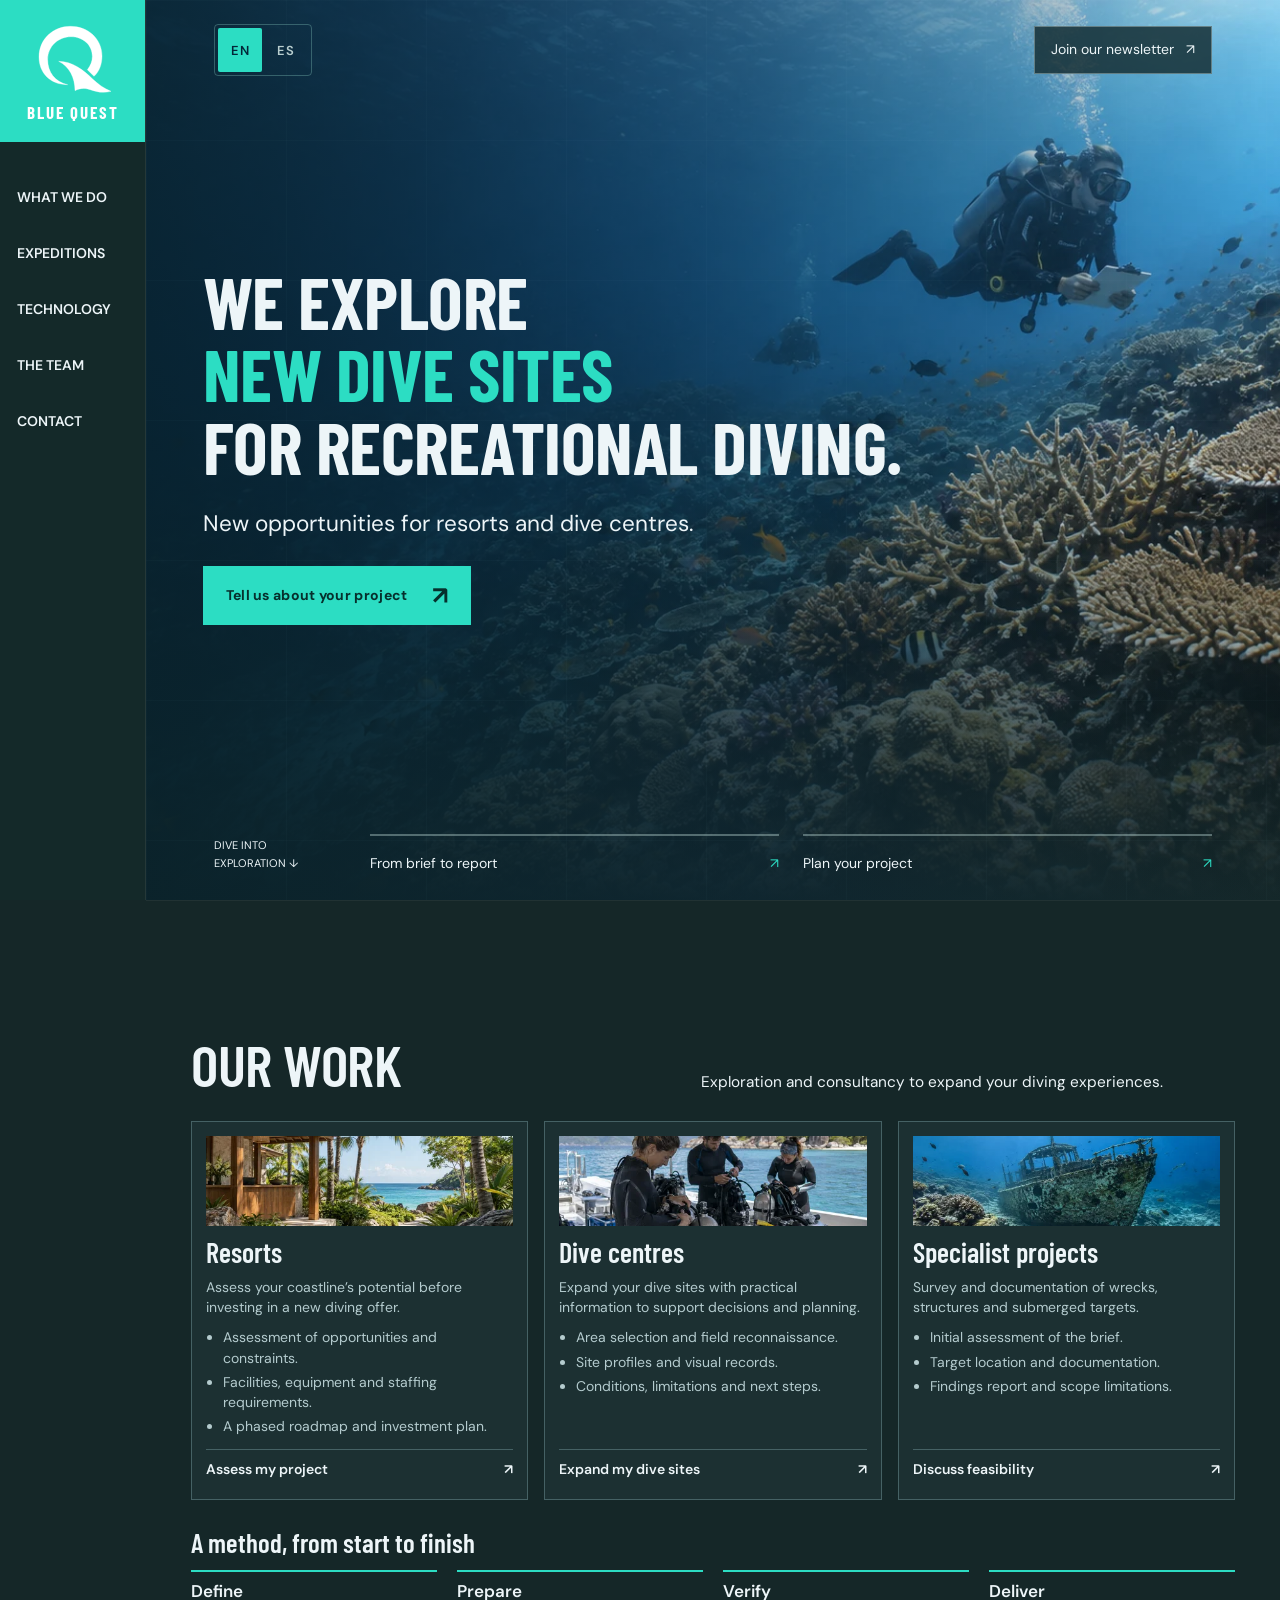
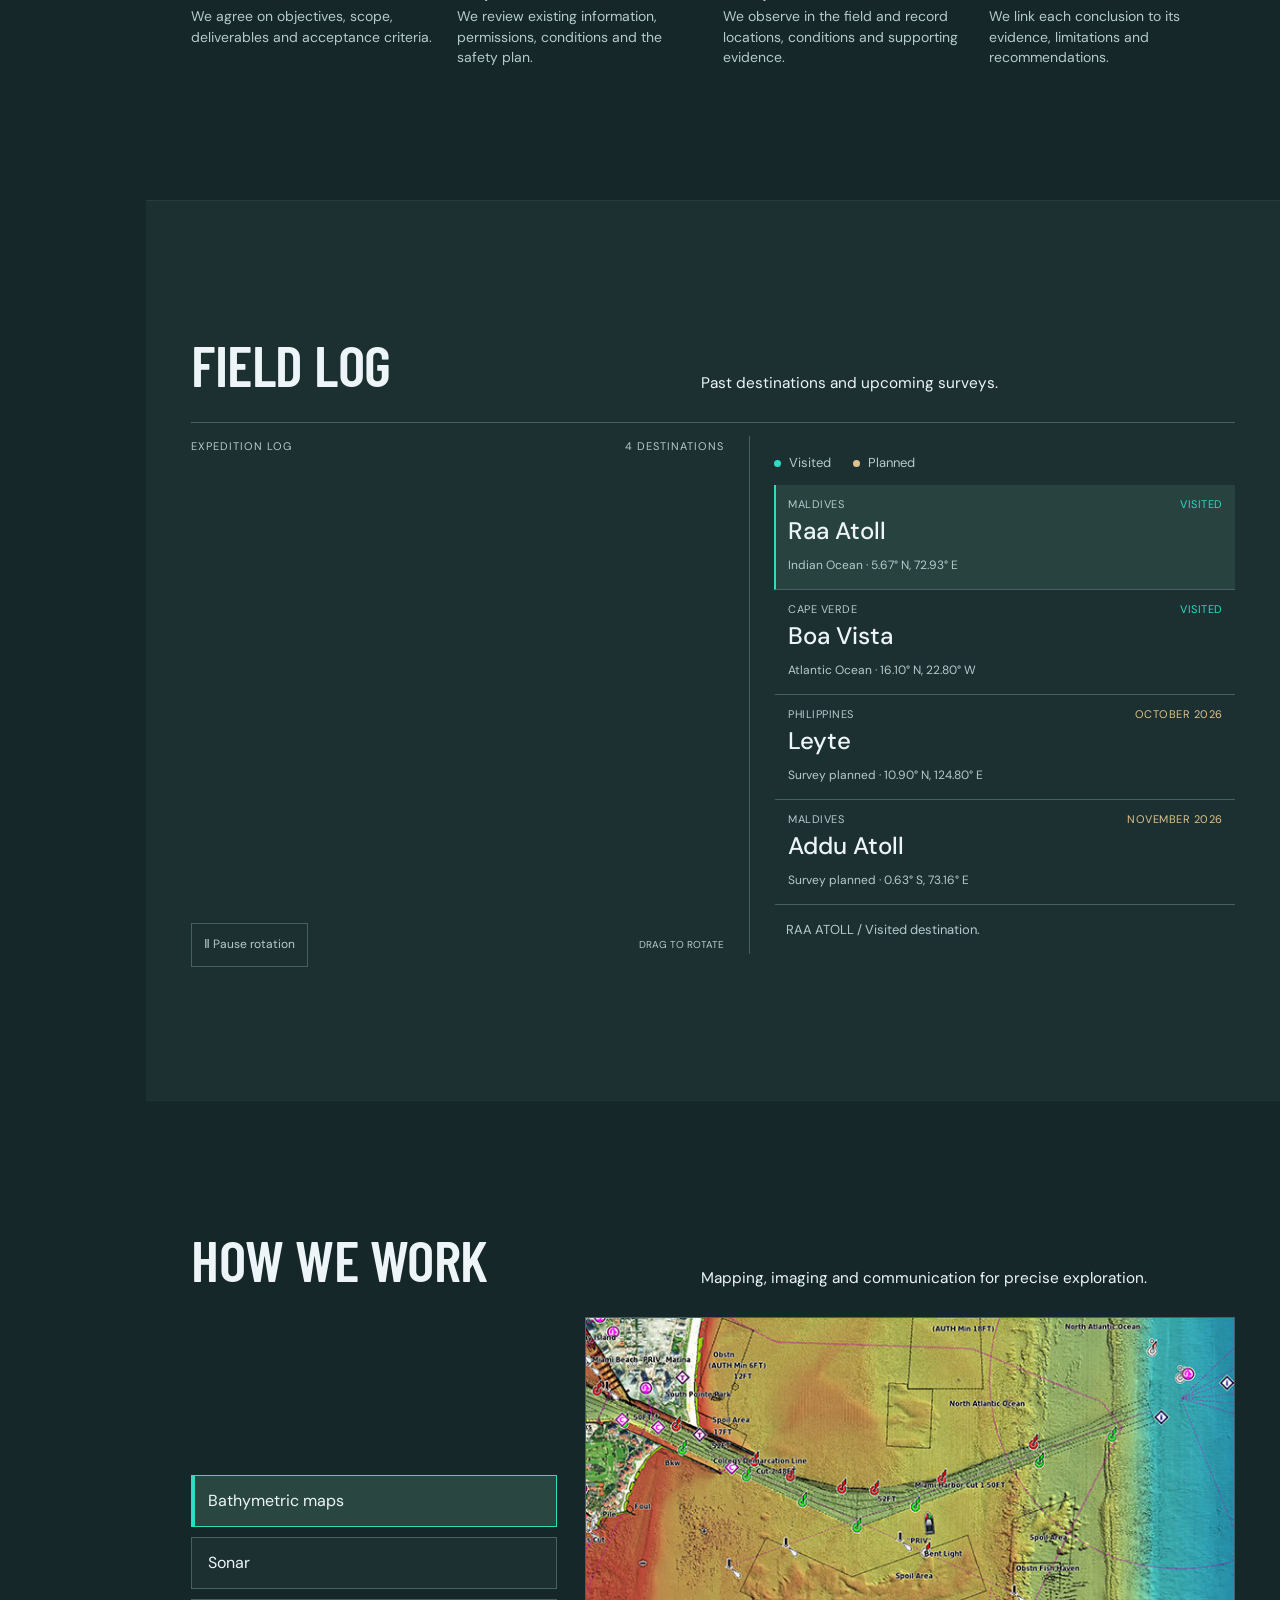
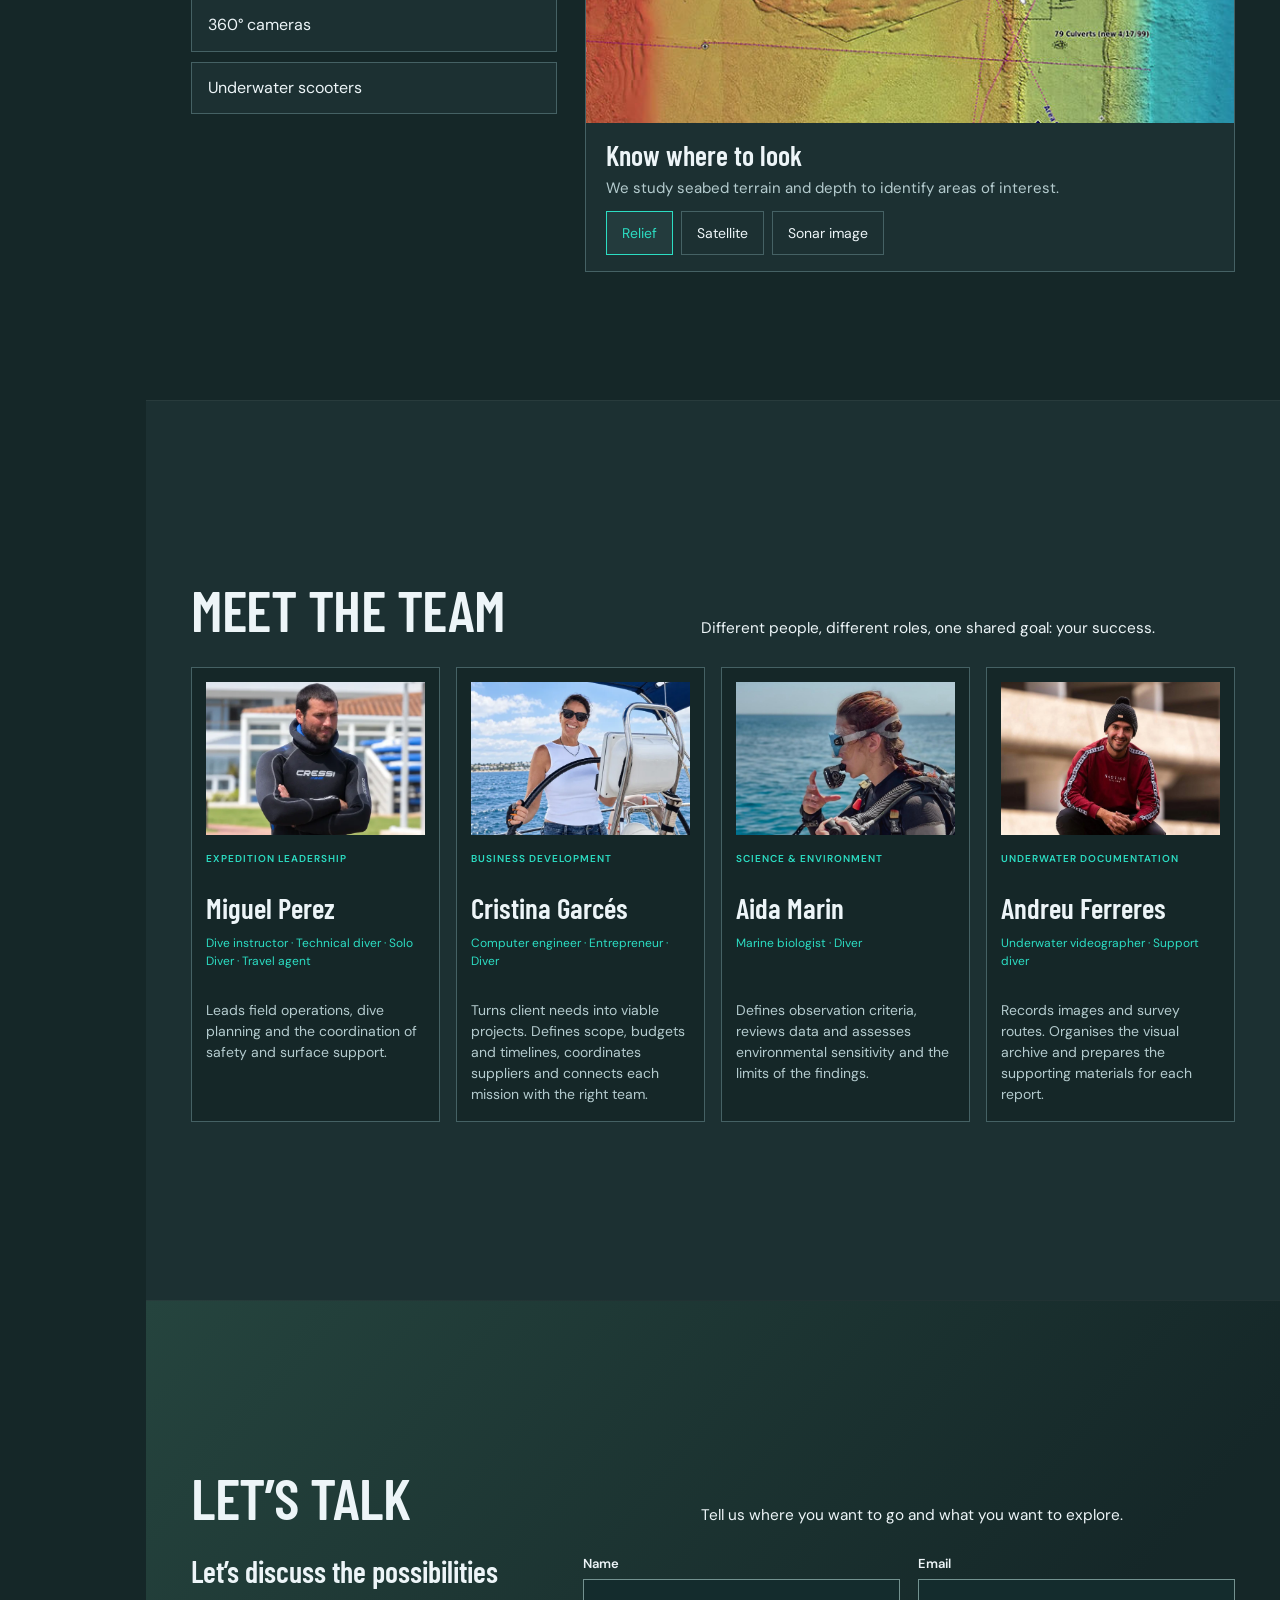
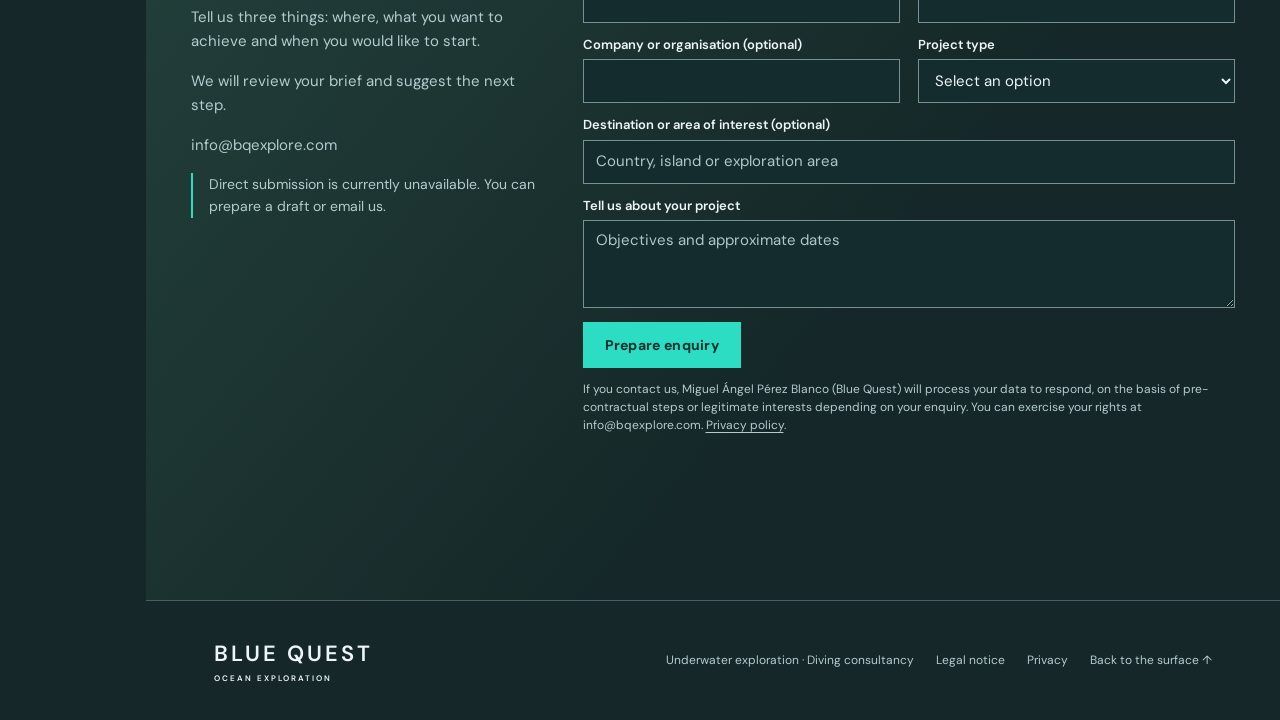
==== commit 2c9747dc: "Hide communication mask and keep four technology tools" ====
--- a/index.html
+++ b/index.html
@@ -27,7 +27,7 @@
 <section id="tecnologia" class="section technology">
 <div class="section-heading"><div><h2>How we work</h2></div><p>Mapping, imaging and communication for precise exploration.</p></div>
 <div class="tech-layout"><div class="equipment" role="group" aria-label="Choose a tool">
-<button type="button" data-equipment="map" aria-pressed="true">Bathymetric maps</button><button type="button" data-equipment="sonar" aria-pressed="false">Sonar</button><button type="button" data-equipment="camera" aria-pressed="false">360° cameras</button><button type="button" data-equipment="scooter" aria-pressed="false">Underwater scooters</button><button type="button" data-equipment="mask" aria-pressed="false">Communication masks</button>
+<button type="button" data-equipment="map" aria-pressed="true">Bathymetric maps</button><button type="button" data-equipment="sonar" aria-pressed="false">Sonar</button><button type="button" data-equipment="camera" aria-pressed="false">360° cameras</button><button type="button" data-equipment="scooter" aria-pressed="false">Underwater scooters</button>
 </div><figure class="tech-gallery" data-equipment="map" aria-label="Images of the selected equipment"><div class="equipment-photo"><img id="equipment-image" src="/assets/technology/map-relief.jpg" alt="Shaded relief with depth soundings, references and seabed detail" loading="lazy" width="800" height="530"></div><figcaption><h3 id="equipment-title">Know where to look</h3><p id="equipment-description">We study seabed terrain and depth to identify areas of interest.</p><div id="map-views" role="group" aria-label="Map views"><button type="button" data-map="relief" aria-pressed="true">Relief</button><button type="button" data-map="satellite" aria-pressed="false">Satellite</button><button type="button" data-map="perspective" aria-pressed="false">Sonar image</button></div></figcaption></figure></div>
 </section>
 <section id="equipo" class="section team">
--- a/styles.css
+++ b/styles.css
@@ -5,6 +5,8 @@
 /* Blue Quest: one shared system for services, evidence and contact. */
 /* Restore the three original map views within the shared photo frame. */
 .tech-gallery[data-equipment="map"] .equipment-photo img{transform:scale(1.18)}
+/* Gentle display-only correction; no reconstruction of the original scene. */
+.tech-gallery[data-equipment="camera"] .equipment-photo img{filter:brightness(1.08) contrast(1.08) saturate(1.02)}
 #map-views:not([hidden]){display:flex;flex-wrap:wrap;gap:8px;margin-top:20px}
 #map-views button{min-height:44px;padding:9px 15px;font-size:14px;background:transparent;border:1px solid var(--line)}
 #map-views button[aria-pressed="true"]{border-color:var(--cyan);color:var(--cyan);background:var(--surface)}
@@ -43,7 +45,7 @@
 @keyframes sonar-scan{to{transform:rotate(300deg)}}
 @media(min-width:1400px){.section-heading h2{white-space:nowrap}.section-heading>p{white-space:nowrap;font-size:clamp(14px,1.1vw,21px)}}
 @media(max-width:1199px){.section-heading{grid-template-columns:1fr;gap:16px}.section-heading>p{font-size:19px}.team-grid{grid-template-columns:repeat(2,minmax(0,1fr))}.team-photo{aspect-ratio:2/1}.service-grid{grid-template-columns:repeat(2,minmax(0,1fr))}.service:last-child{grid-column:1/-1;display:grid;grid-template-columns:.8fr 1fr;gap:0 24px}.service:last-child .service-photo{grid-row:1/5;aspect-ratio:auto;height:100%;margin:0}.service:last-child ul{margin-bottom:20px}.method-grid{grid-template-columns:repeat(2,minmax(0,1fr))}.contact-layout{gap:30px}.atlas{grid-template-columns:1fr 1fr}#globe{height:430px}.tech-layout{grid-template-columns:.75fr 1.25fr}.equipment button{font-size:16px;padding:16px}.scroll-label{display:none}}
-@media(max-width:760px){:root{--rail:0px}html{scroll-padding-top:calc(var(--mobile-header-height) + 20px)}.sidebar{width:100%;height:76px;bottom:auto;overflow:visible;display:flex;align-items:center;padding-right:14px;border-bottom:1px solid var(--line)}.brand-sonar{min-height:76px;height:76px;width:120px;flex-shrink:0;gap:4px}.quest-mark{width:48px;height:43px}.quest-name{font-size:12px;letter-spacing:1.6px}.quest-sonar{inset:0;width:120px;height:76px}.menu-toggle{display:flex;align-items:center;gap:10px;margin-left:auto;background:transparent;border:1px solid var(--line);font-size:14px;min-height:44px;padding:8px 12px}.sidebar nav{display:none;position:absolute;top:76px;left:0;right:0;margin:0;background:#193235;border-bottom:1px solid var(--line);box-shadow:0 15px 30px #07191c66}.sidebar.menu-open nav{display:grid;grid-template-columns:1fr 1fr;gap:0;padding:10px}.sidebar nav a{min-height:52px;font-size:14px;padding:14px 12px}.hero{height:auto;max-height:none;min-height:780px;padding-top:165px;padding-bottom:125px;align-items:flex-start}.hero-top{top:96px;left:6%;right:6%;gap:10px}.hero-top .newsletter-trigger{font-size:12px;padding:8px 10px;min-height:44px;max-width:175px}.hero-content{margin:25px 6% 0}.hero .brand-purpose,html[lang="en"] .hero .brand-purpose{font-size:clamp(44px,9.5vw,70px)}.hero-photo{background-position:65% center}.hero-shade{background:linear-gradient(90deg,#0b2739db,#173b5066),linear-gradient(0deg,#152728,transparent 55%)}.hero .intro{font-size:19px}.hero-actions{gap:20px}.hero-bottom{bottom:25px}.hero-bottom nav{gap:14px}.hero-bottom nav a{font-size:11px;line-height:1.5}.hero-bottom i{display:none}.section{padding:60px 6%}.section-heading{margin-bottom:30px;gap:15px}h2{font-size:clamp(39px,8vw,58px)}.section-heading>p{font-size:17px;line-height:1.6}.service-grid{grid-template-columns:1fr}.service:last-child{grid-column:auto;display:flex}.service:last-child .service-photo,.service-photo{aspect-ratio:2.4/1;height:auto;margin-bottom:25px}.service{padding:22px}.method-block{padding-top:48px;scroll-margin-top:100px}.method-block>h3{font-size:32px}.method-grid{gap:24px 18px}.method-grid p{font-size:15px}.atlas{grid-template-columns:1fr}.destinations{padding:28px 0 0;border-left:0}.map-top{padding-right:0}#globe{height:350px}.globe-tools{margin-right:0}.tech-layout{display:flex;flex-direction:column;gap:18px}.equipment{display:grid;grid-template-columns:repeat(2,minmax(0,1fr));gap:8px;width:100%}.equipment button{font-size:14px;min-height:52px;padding:10px 12px}.equipment button:last-child{grid-column:1/-1}.tech-gallery{width:100%}.tech-gallery figcaption{padding:20px}.tech-gallery h3{font-size:29px}.team-grid{grid-template-columns:1fr}.team-card{display:grid;grid-template-columns:105px 1fr}.team-photo{aspect-ratio:1/1;margin:18px 0 0 14px}.team-info{padding:20px 16px}.team-info h3{font-size:29px}.team-info .team-credentials{min-height:0}.contact-layout{grid-template-columns:1fr;gap:25px}.contact-intro h3{font-size:32px}.form-grid{grid-template-columns:1fr}.full-field{grid-column:auto}.newsletter-dialog{padding:30px 24px}.newsletter-dialog h2{font-size:35px}footer{gap:20px}footer p{width:100%;order:3}}
+@media(max-width:760px){:root{--rail:0px}html{scroll-padding-top:calc(var(--mobile-header-height) + 20px)}.sidebar{width:100%;height:76px;bottom:auto;overflow:visible;display:flex;align-items:center;padding-right:14px;border-bottom:1px solid var(--line)}.brand-sonar{min-height:76px;height:76px;width:120px;flex-shrink:0;gap:4px}.quest-mark{width:48px;height:43px}.quest-name{font-size:12px;letter-spacing:1.6px}.quest-sonar{inset:0;width:120px;height:76px}.menu-toggle{display:flex;align-items:center;gap:10px;margin-left:auto;background:transparent;border:1px solid var(--line);font-size:14px;min-height:44px;padding:8px 12px}.sidebar nav{display:none;position:absolute;top:76px;left:0;right:0;margin:0;background:#193235;border-bottom:1px solid var(--line);box-shadow:0 15px 30px #07191c66}.sidebar.menu-open nav{display:grid;grid-template-columns:1fr 1fr;gap:0;padding:10px}.sidebar nav a{min-height:52px;font-size:14px;padding:14px 12px}.hero{height:auto;max-height:none;min-height:780px;padding-top:165px;padding-bottom:125px;align-items:flex-start}.hero-top{top:96px;left:6%;right:6%;gap:10px}.hero-top .newsletter-trigger{font-size:12px;padding:8px 10px;min-height:44px;max-width:175px}.hero-content{margin:25px 6% 0}.hero .brand-purpose,html[lang="en"] .hero .brand-purpose{font-size:clamp(44px,9.5vw,70px)}.hero-photo{background-position:65% center}.hero-shade{background:linear-gradient(90deg,#0b2739db,#173b5066),linear-gradient(0deg,#152728,transparent 55%)}.hero .intro{font-size:19px}.hero-actions{gap:20px}.hero-bottom{bottom:25px}.hero-bottom nav{gap:14px}.hero-bottom nav a{font-size:11px;line-height:1.5}.hero-bottom i{display:none}.section{padding:60px 6%}.section-heading{margin-bottom:30px;gap:15px}h2{font-size:clamp(39px,8vw,58px)}.section-heading>p{font-size:17px;line-height:1.6}.service-grid{grid-template-columns:1fr}.service:last-child{grid-column:auto;display:flex}.service:last-child .service-photo,.service-photo{aspect-ratio:2.4/1;height:auto;margin-bottom:25px}.service{padding:22px}.method-block{padding-top:48px;scroll-margin-top:100px}.method-block>h3{font-size:32px}.method-grid{gap:24px 18px}.method-grid p{font-size:15px}.atlas{grid-template-columns:1fr}.destinations{padding:28px 0 0;border-left:0}.map-top{padding-right:0}#globe{height:350px}.globe-tools{margin-right:0}.tech-layout{display:flex;flex-direction:column;gap:18px}.equipment{display:grid;grid-template-columns:repeat(2,minmax(0,1fr));gap:8px;width:100%}.equipment button{font-size:14px;min-height:52px;padding:10px 12px}.equipment button:last-child:nth-child(odd){grid-column:1/-1}.tech-gallery{width:100%}.tech-gallery figcaption{padding:20px}.tech-gallery h3{font-size:29px}.team-grid{grid-template-columns:1fr}.team-card{display:grid;grid-template-columns:105px 1fr}.team-photo{aspect-ratio:1/1;margin:18px 0 0 14px}.team-info{padding:20px 16px}.team-info h3{font-size:29px}.team-info .team-credentials{min-height:0}.contact-layout{grid-template-columns:1fr;gap:25px}.contact-intro h3{font-size:32px}.form-grid{grid-template-columns:1fr}.full-field{grid-column:auto}.newsletter-dialog{padding:30px 24px}.newsletter-dialog h2{font-size:35px}footer{gap:20px}footer p{width:100%;order:3}}
 @media(max-width:360px){.hero-top{left:5%;right:5%}.hero-top .newsletter-trigger{max-width:160px}.hero .brand-purpose,html[lang="en"] .hero .brand-purpose{font-size:42px}.method-grid{grid-template-columns:1fr}.team-card{grid-template-columns:85px 1fr}.team-info{padding:18px 12px}.team-info h3{font-size:27px}.team-photo{margin-left:12px}}
 @media(max-width:760px){.sidebar:not(.menu-ready){height:auto;display:grid;grid-template-columns:120px 1fr;align-items:start;padding:0}.sidebar:not(.menu-ready) nav{display:grid;grid-template-columns:1fr 1fr;position:static;box-shadow:none}.sidebar:not(.menu-ready) .menu-toggle{display:none}}
 /* Screen-sized desktop sections. Natural growth remains available for zoom,
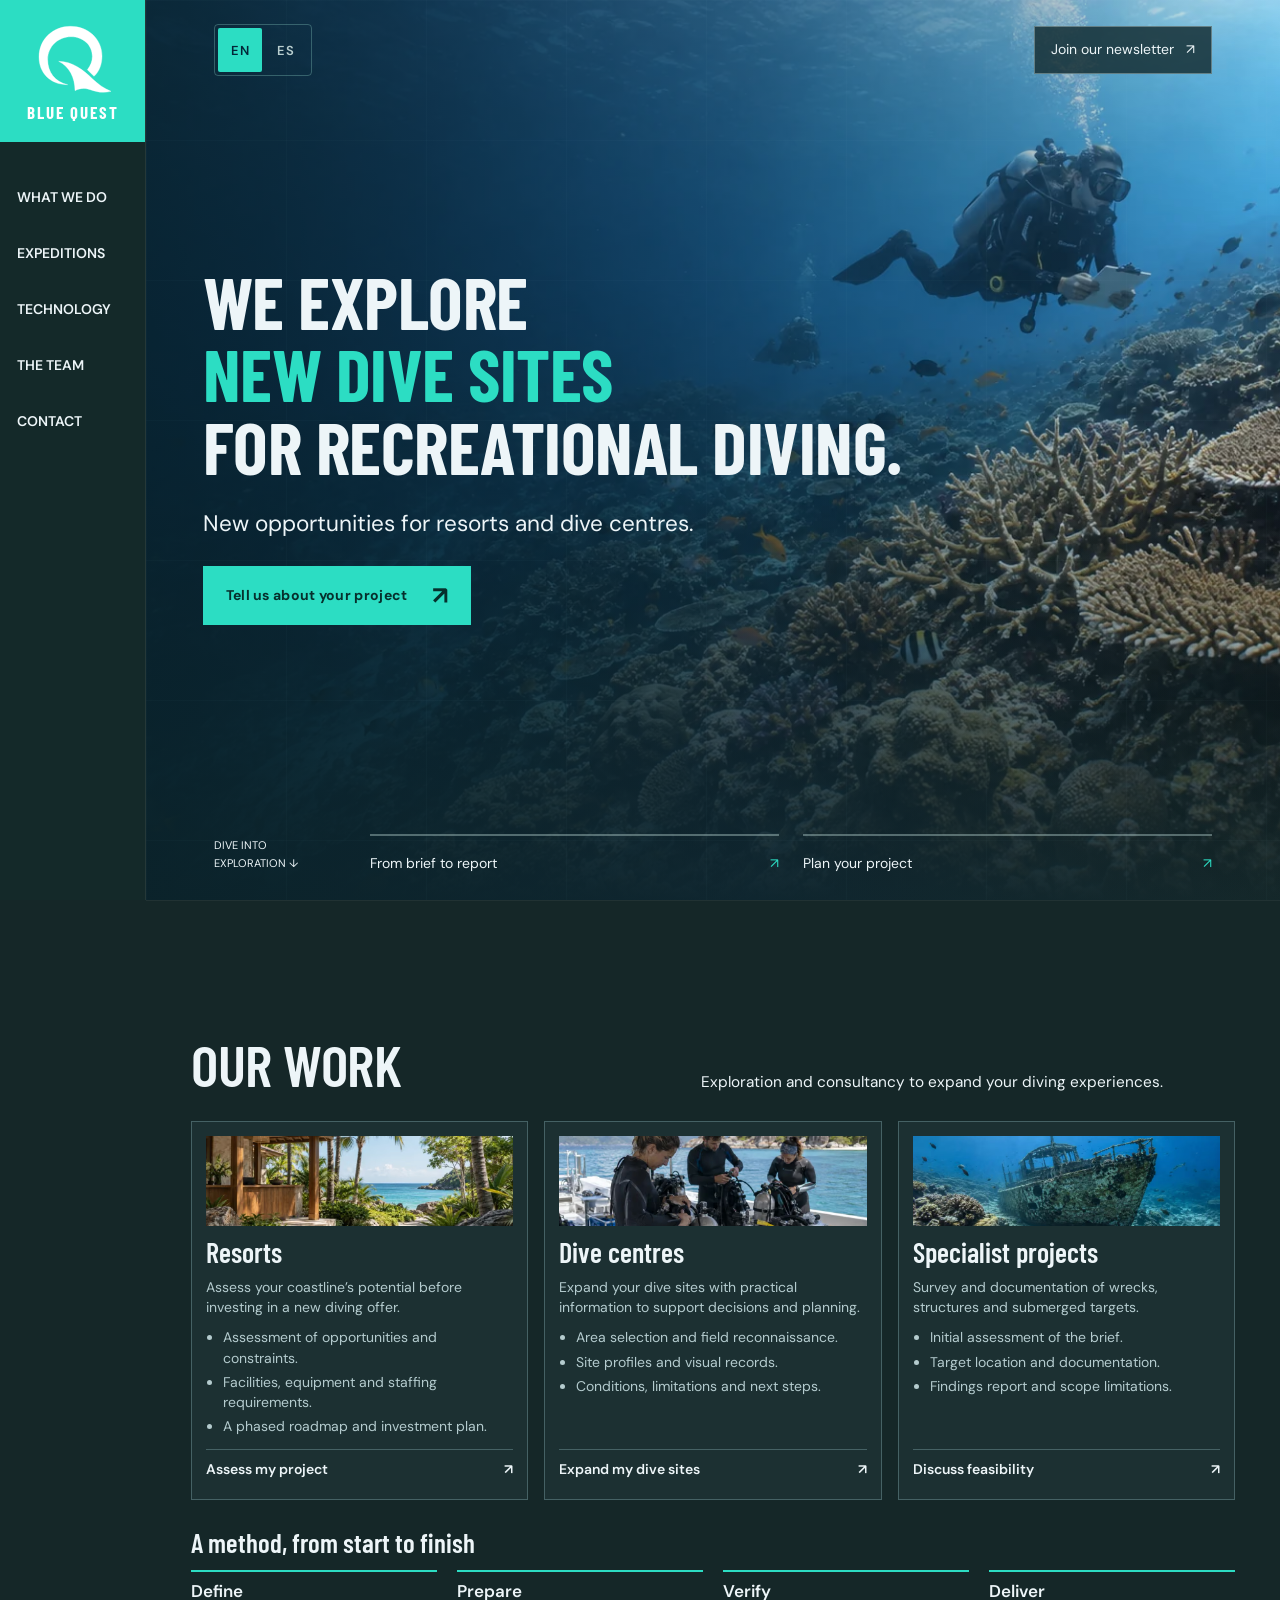
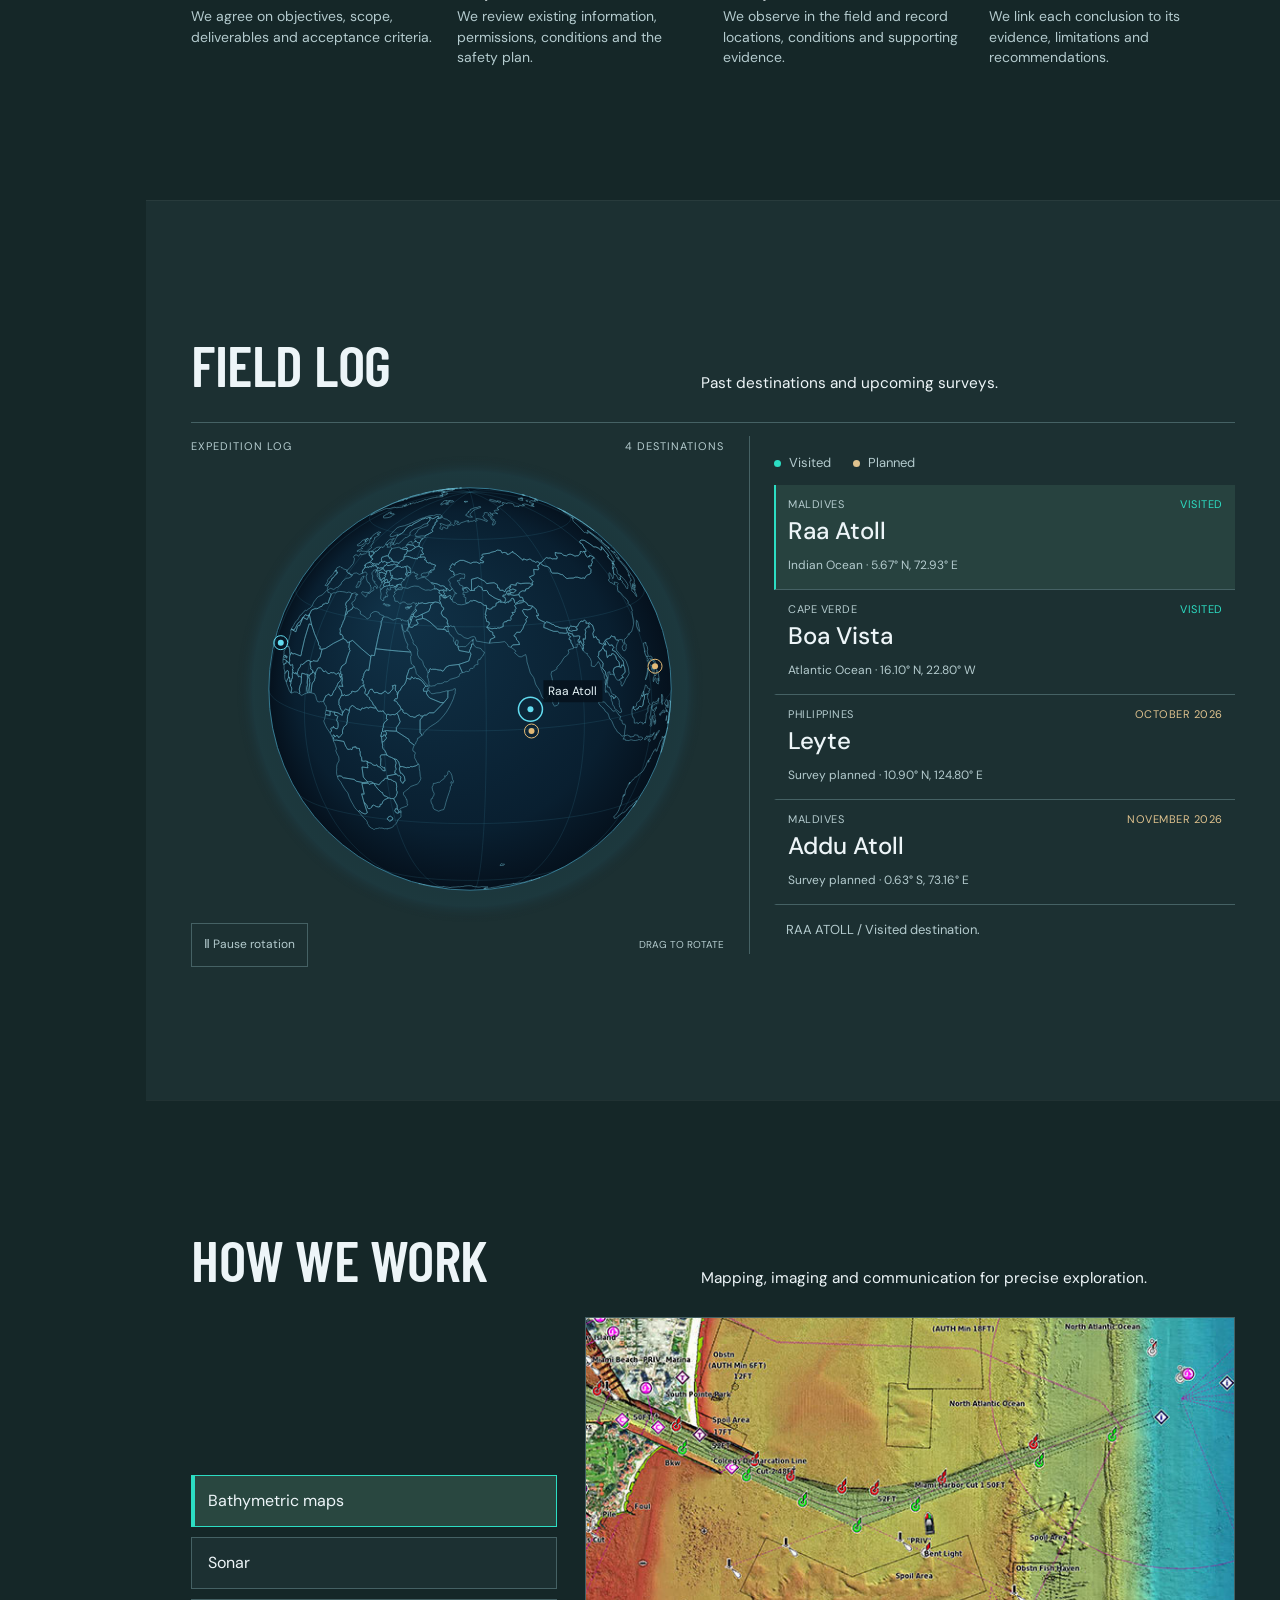
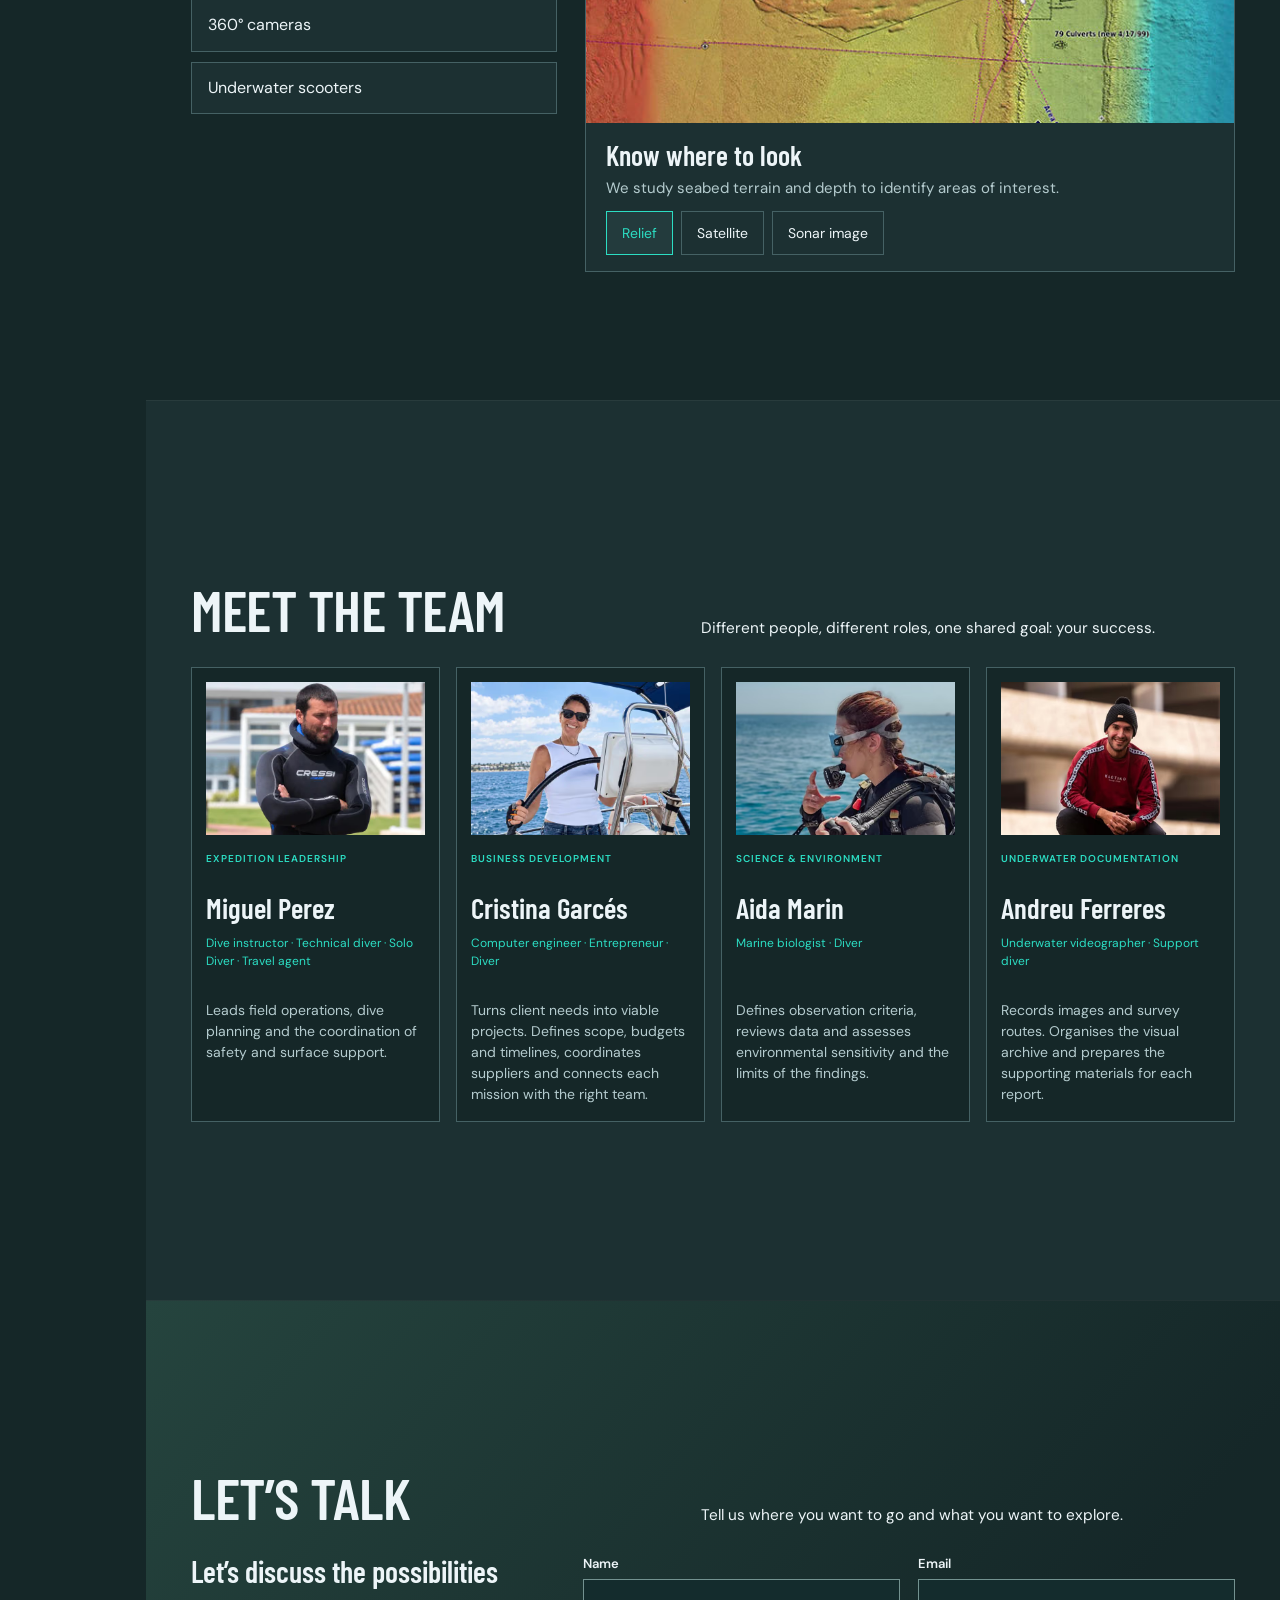
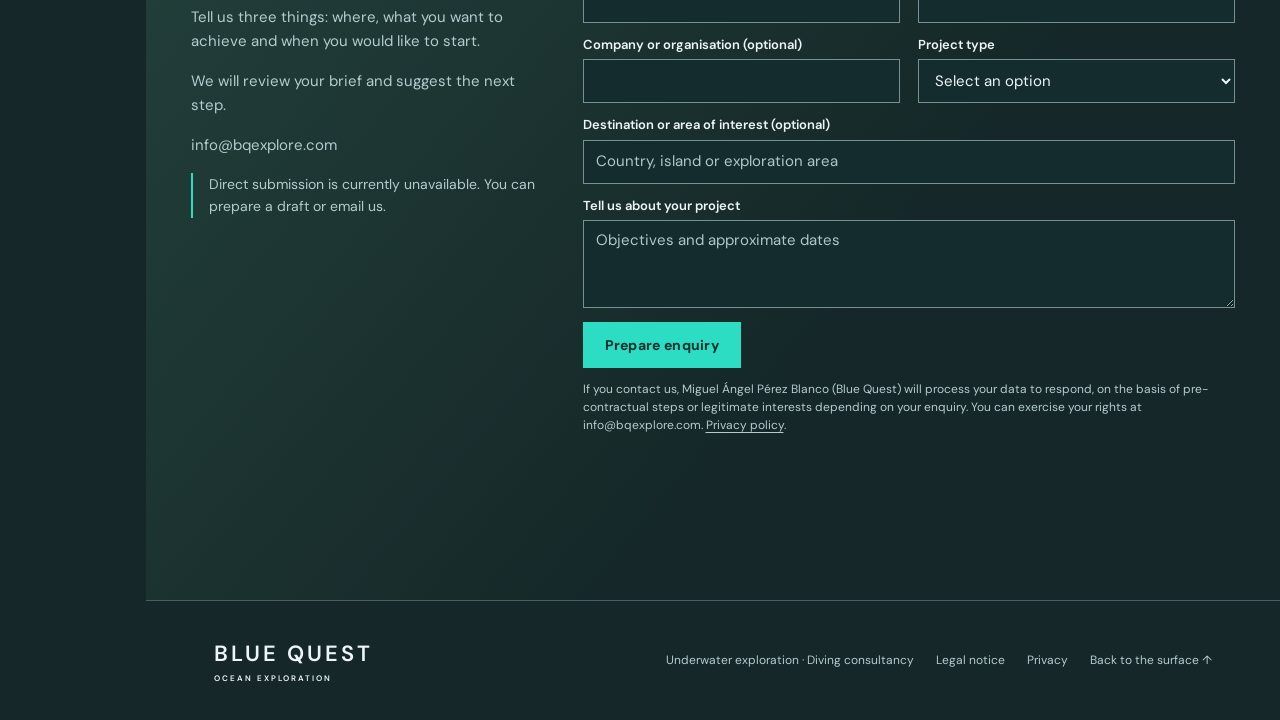
==== commit de83d749: "Optimize all photos with responsive AVIF and safe caching" ====
--- a/index.html
+++ b/index.html
@@ -1,16 +1,16 @@
 <!doctype html>
-<html lang="en"><head><meta charset="UTF-8"><meta name="viewport" content="width=device-width,initial-scale=1"><meta name="theme-color" content="#050e16"><title>BLUE QUEST — Underwater exploration</title><meta name="description" content="Discovering new recreational dive sites through underwater technology and consultancy for resorts and dive centres."><link rel="icon" href="/favicon.svg?v=quest-20260912" type="image/svg+xml" sizes="any"><link rel="stylesheet" href="/styles.css"><link rel="stylesheet" href="/field-log.css"><link rel="canonical" href="https://www.bqexplore.com/en/"><link rel="alternate" hreflang="en" href="https://www.bqexplore.com/en/"><link rel="alternate" hreflang="es" href="https://www.bqexplore.com/es/"><link rel="alternate" hreflang="x-default" href="https://www.bqexplore.com/"><link rel="stylesheet" href="/language.css"><script src="/translations.js" defer></script><script src="/language.js" defer></script><meta property="og:type" content="website"><meta property="og:site_name" content="Blue Quest"><meta property="og:title" content="BLUE QUEST — Underwater exploration"><meta property="og:description" content="Discovering new recreational dive sites through underwater technology and consultancy for resorts and dive centres."><meta property="og:url" content="https://www.bqexplore.com/en/"><meta property="og:locale" content="en_GB"><meta property="og:image" content="https://www.bqexplore.com/assets/hero/reef-survey.webp"><meta name="twitter:card" content="summary_large_image"><script type="application/ld+json">{"@context":"https://schema.org","@type":"Organization","name":"Blue Quest","url":"https://www.bqexplore.com","email":"info@bqexplore.com","description":"Discovering new recreational dive sites through underwater technology and consultancy for resorts and dive centres.","areaServed":"Worldwide"}</script></head><body>
+<html lang="en"><head><meta charset="UTF-8"><meta name="viewport" content="width=device-width,initial-scale=1"><meta name="theme-color" content="#050e16"><title>BLUE QUEST — Underwater exploration</title><meta name="description" content="Discovering new recreational dive sites through underwater technology and consultancy for resorts and dive centres."><link rel="icon" href="/favicon.svg?v=quest-20260912" type="image/svg+xml" sizes="any"><link rel="stylesheet" href="/styles.css"><link rel="stylesheet" href="/field-log.css"><link rel="canonical" href="https://www.bqexplore.com/en/"><link rel="alternate" hreflang="en" href="https://www.bqexplore.com/en/"><link rel="alternate" hreflang="es" href="https://www.bqexplore.com/es/"><link rel="alternate" hreflang="x-default" href="https://www.bqexplore.com/"><link rel="stylesheet" href="/language.css"><script src="/translations.js" defer></script><script src="/language.js" defer></script><meta property="og:type" content="website"><meta property="og:site_name" content="Blue Quest"><meta property="og:title" content="BLUE QUEST — Underwater exploration"><meta property="og:description" content="Discovering new recreational dive sites through underwater technology and consultancy for resorts and dive centres."><meta property="og:url" content="https://www.bqexplore.com/en/"><meta property="og:locale" content="en_GB"><meta property="og:image" content="https://www.bqexplore.com/assets/optimized/hero-1672-f8fa18a04713.webp"><meta name="twitter:card" content="summary_large_image"><script type="application/ld+json">{"@context":"https://schema.org","@type":"Organization","name":"Blue Quest","url":"https://www.bqexplore.com","email":"info@bqexplore.com","description":"Discovering new recreational dive sites through underwater technology and consultancy for resorts and dive centres.","areaServed":"Worldwide"}</script></head><body>
 <a class="skip-link" href="#inicio">Skip to content</a>
 <header class="sidebar"><a class="brand brand-animated brand-sonar" href="#inicio" aria-label="Blue Quest, home"><svg class="quest-sonar" viewBox="0 0 120 120" aria-hidden="true" focusable="false"><g class="sonar-grid"><circle cx="60" cy="60" r="27"/><circle cx="60" cy="60" r="47"/><path d="M60 6v12M60 102v12M6 60h12M102 60h12"/></g><circle class="sonar-pulse" cx="60" cy="60" r="23"/><path class="sonar-sweep" d="M60 60V13"/></svg><svg class="quest-mark" viewBox="0 0 240 220" aria-hidden="true"><path class="quest-ring" pathLength="1" d="M104 187C51 187 18 151 18 104C18 50 61 12 112 12C167 12 207 51 207 101C207 126 199 148 183 162L163 142C173 130 178 117 178 102C178 67 149 43 114 43C76 43 44 72 44 111C44 150 66 179 104 187Z"/><path class="quest-fin" pathLength="1" d="M77 117C118 117 151 143 179 170C195 185 212 198 234 207C207 214 188 207 172 202C151 195 138 199 126 205C126 167 109 132 77 117Z"/></svg><span class="quest-name" aria-hidden="true">BLUE QUEST</span></a><button class="menu-toggle" type="button" aria-expanded="false" aria-controls="primary-navigation">Menu <span aria-hidden="true">☰</span></button><nav id="primary-navigation" aria-label="Main navigation"><a href="#enfoque">What we do</a><a href="#expediciones">Expeditions</a><a href="#tecnologia">Technology</a><a href="#equipo">The Team</a><a href="#contacto">Contact</a></nav></header>
-<main><section id="inicio" class="hero"><div class="hero-photo" role="img" aria-label="AI-generated illustrative scene: exploring a reef with coral, fish and divers."></div><div class="hero-shade"></div><div class="hero-grid"></div><div class="hero-top"><nav class="language-switch" aria-label="Choose a language"><a href="/en/" data-language="en" lang="en" hreflang="en" aria-label="English" aria-current="true">EN</a><a href="/es/" data-language="es" lang="es" hreflang="es" aria-label="Español">ES</a></nav><button class="newsletter-trigger" id="newsletter-open" type="button" aria-haspopup="dialog" aria-controls="newsletter-dialog">Join our newsletter <span aria-hidden="true">↗</span></button></div><div class="hero-content"><h1 class="brand-purpose">We explore<br><em>new dive sites</em><br>for recreational diving.</h1><p class="intro">New opportunities for resorts and dive centres.</p><div class="hero-actions"><a class="button primary" href="#contacto">Tell us about your project <span aria-hidden="true">↗</span></a></div></div><div class="hero-bottom"><a class="scroll-label" href="#enfoque">DIVE INTO EXPLORATION ↓</a><nav aria-label="Exploration shortcuts"><a href="#enfoque"><span>From brief to report</span><i aria-hidden="true">↗</i></a><a href="#contacto"><span>Plan your project</span><i aria-hidden="true">↗</i></a></nav></div></section>
+<main><section id="inicio" class="hero"><div class="hero-photo" role="img" aria-label="AI-generated illustrative scene: exploring a reef with coral, fish and divers."><picture class="responsive-photo" data-photo="hero"><source type="image/avif" srcset="/assets/optimized/hero-960-6f176cd00974.avif 960w, /assets/optimized/hero-1280-71eafbc9fdbd.avif 1280w, /assets/optimized/hero-1672-eefc1fd2dcb7.avif 1672w" sizes="(max-width:760px) max(100vw, 1400px), max(calc(100vw - 146px), 178vh)"><img alt="" src="/assets/optimized/hero-1672-f8fa18a04713.webp" srcset="/assets/optimized/hero-960-7acb99d28927.webp 960w, /assets/optimized/hero-1280-fcc787c5bb68.webp 1280w, /assets/optimized/hero-1672-f8fa18a04713.webp 1672w" sizes="(max-width:760px) max(100vw, 1400px), max(calc(100vw - 146px), 178vh)" width="1672" height="940" decoding="async" fetchpriority="high"></picture></div><div class="hero-shade"></div><div class="hero-grid"></div><div class="hero-top"><nav class="language-switch" aria-label="Choose a language"><a href="/en/" data-language="en" lang="en" hreflang="en" aria-label="English" aria-current="true">EN</a><a href="/es/" data-language="es" lang="es" hreflang="es" aria-label="Español">ES</a></nav><button class="newsletter-trigger" id="newsletter-open" type="button" aria-haspopup="dialog" aria-controls="newsletter-dialog">Join our newsletter <span aria-hidden="true">↗</span></button></div><div class="hero-content"><h1 class="brand-purpose">We explore<br><em>new dive sites</em><br>for recreational diving.</h1><p class="intro">New opportunities for resorts and dive centres.</p><div class="hero-actions"><a class="button primary" href="#contacto">Tell us about your project <span aria-hidden="true">↗</span></a></div></div><div class="hero-bottom"><a class="scroll-label" href="#enfoque">DIVE INTO EXPLORATION ↓</a><nav aria-label="Exploration shortcuts"><a href="#enfoque"><span>From brief to report</span><i aria-hidden="true">↗</i></a><a href="#contacto"><span>Plan your project</span><i aria-hidden="true">↗</i></a></nav></div></section>
 
 
 <section id="enfoque" class="section services">
 <div class="section-heading"><div><h2>Our work</h2></div><p>Exploration and consultancy to expand your diving experiences.</p></div>
 <div class="service-grid">
-<article class="service"><div class="service-photo"><img src="/assets/services/resort-800.webp" srcset="/assets/services/resort-480.webp 480w, /assets/services/resort-800.webp 800w" sizes="(max-width:760px) 88vw, (max-width:1100px) 40vw, 28vw" alt="Illustration of a coastal resort entrance" width="800" height="533" loading="lazy"></div><h3>Resorts</h3><p>Assess your coastline’s potential before investing in a new diving offer.</p><ul><li>Assessment of opportunities and constraints.</li><li>Facilities, equipment and staffing requirements.</li><li>A phased roadmap and investment plan.</li></ul><a href="#contacto" data-project="Asesoramiento para un centro">Assess my project <span aria-hidden="true">↗</span></a></article>
-<article class="service"><div class="service-photo"><img src="/assets/services/boat-800.webp" srcset="/assets/services/boat-480.webp 480w, /assets/services/boat-800.webp 800w" sizes="(max-width:760px) 88vw, (max-width:1100px) 40vw, 28vw" alt="Illustration of a team preparing on a dive boat" width="800" height="533" loading="lazy"></div><h3>Dive centres</h3><p>Expand your dive sites with practical information to support decisions and planning.</p><ul><li>Area selection and field reconnaissance.</li><li>Site profiles and visual records.</li><li>Conditions, limitations and next steps.</li></ul><a href="#contacto" data-project="Exploración de puntos de buceo">Expand my dive sites <span aria-hidden="true">↗</span></a></article>
-<article class="service"><div class="service-photo"><img src="/assets/services/wreck-800.webp" srcset="/assets/services/wreck-480.webp 480w, /assets/services/wreck-800.webp 800w" sizes="(max-width:760px) 88vw, (max-width:1100px) 40vw, 28vw" alt="Illustration of a wreck beside a reef" width="800" height="533" loading="lazy"></div><h3>Specialist projects</h3><p>Survey and documentation of wrecks, structures and submerged targets.</p><ul><li>Initial assessment of the brief.</li><li>Target location and documentation.</li><li>Findings report and scope limitations.</li></ul><a href="#contacto" data-project="Documentación subacuática">Discuss feasibility <span aria-hidden="true">↗</span></a></article>
+<article class="service"><div class="service-photo"><picture class="responsive-photo" data-photo="resort"><source type="image/avif" srcset="/assets/optimized/resort-320-e51bc2dbb875.avif 320w, /assets/optimized/resort-480-9d1049c4d354.avif 480w, /assets/optimized/resort-800-c6dc17738775.avif 800w" sizes="(max-width:760px) calc(88vw - 44px), (max-width:1023px) 40vw, 28vw"><img alt="Illustration of a coastal resort entrance" loading="lazy" src="/assets/optimized/resort-800-d128d4b002dd.webp" srcset="/assets/optimized/resort-320-200b3626d75f.webp 320w, /assets/optimized/resort-480-75f1a0bf70c6.webp 480w, /assets/optimized/resort-800-d128d4b002dd.webp 800w" sizes="(max-width:760px) calc(88vw - 44px), (max-width:1023px) 40vw, 28vw" width="800" height="533" decoding="async"></picture></div><h3>Resorts</h3><p>Assess your coastline’s potential before investing in a new diving offer.</p><ul><li>Assessment of opportunities and constraints.</li><li>Facilities, equipment and staffing requirements.</li><li>A phased roadmap and investment plan.</li></ul><a href="#contacto" data-project="Asesoramiento para un centro">Assess my project <span aria-hidden="true">↗</span></a></article>
+<article class="service"><div class="service-photo"><picture class="responsive-photo" data-photo="boat"><source type="image/avif" srcset="/assets/optimized/boat-320-917a6b4d270f.avif 320w, /assets/optimized/boat-480-a3276adbacc1.avif 480w, /assets/optimized/boat-800-aa9eccb7649f.avif 800w" sizes="(max-width:760px) calc(88vw - 44px), (max-width:1023px) 40vw, 28vw"><img alt="Illustration of a team preparing on a dive boat" loading="lazy" src="/assets/optimized/boat-800-f554dbbc05b0.webp" srcset="/assets/optimized/boat-320-625b125fe34e.webp 320w, /assets/optimized/boat-480-f7eb699f1eb9.webp 480w, /assets/optimized/boat-800-f554dbbc05b0.webp 800w" sizes="(max-width:760px) calc(88vw - 44px), (max-width:1023px) 40vw, 28vw" width="800" height="533" decoding="async"></picture></div><h3>Dive centres</h3><p>Expand your dive sites with practical information to support decisions and planning.</p><ul><li>Area selection and field reconnaissance.</li><li>Site profiles and visual records.</li><li>Conditions, limitations and next steps.</li></ul><a href="#contacto" data-project="Exploración de puntos de buceo">Expand my dive sites <span aria-hidden="true">↗</span></a></article>
+<article class="service"><div class="service-photo"><picture class="responsive-photo" data-photo="wreck"><source type="image/avif" srcset="/assets/optimized/wreck-320-a0bfa8729d66.avif 320w, /assets/optimized/wreck-480-910bb68385dd.avif 480w, /assets/optimized/wreck-800-2bf0ef63445b.avif 800w" sizes="(max-width:760px) calc(88vw - 44px), (max-width:1023px) 40vw, 28vw"><img alt="Illustration of a wreck beside a reef" loading="lazy" src="/assets/optimized/wreck-800-9ab25acb548a.webp" srcset="/assets/optimized/wreck-320-995de3615535.webp 320w, /assets/optimized/wreck-480-606f993a7574.webp 480w, /assets/optimized/wreck-800-9ab25acb548a.webp 800w" sizes="(max-width:760px) calc(88vw - 44px), (max-width:1023px) 40vw, 28vw" width="800" height="533" decoding="async"></picture></div><h3>Specialist projects</h3><p>Survey and documentation of wrecks, structures and submerged targets.</p><ul><li>Initial assessment of the brief.</li><li>Target location and documentation.</li><li>Findings report and scope limitations.</li></ul><a href="#contacto" data-project="Documentación subacuática">Discuss feasibility <span aria-hidden="true">↗</span></a></article>
 </div>
 <div id="metodo" class="method-block"><h3>A method, from start to finish</h3><div class="method-grid">
 <article><h4>Define</h4><p>We agree on objectives, scope, deliverables and acceptance criteria.</p></article>
@@ -28,15 +28,15 @@
 <div class="section-heading"><div><h2>How we work</h2></div><p>Mapping, imaging and communication for precise exploration.</p></div>
 <div class="tech-layout"><div class="equipment" role="group" aria-label="Choose a tool">
 <button type="button" data-equipment="map" aria-pressed="true">Bathymetric maps</button><button type="button" data-equipment="sonar" aria-pressed="false">Sonar</button><button type="button" data-equipment="camera" aria-pressed="false">360° cameras</button><button type="button" data-equipment="scooter" aria-pressed="false">Underwater scooters</button>
-</div><figure class="tech-gallery" data-equipment="map" aria-label="Images of the selected equipment"><div class="equipment-photo"><img id="equipment-image" src="/assets/technology/map-relief.jpg" alt="Shaded relief with depth soundings, references and seabed detail" loading="lazy" width="800" height="530"></div><figcaption><h3 id="equipment-title">Know where to look</h3><p id="equipment-description">We study seabed terrain and depth to identify areas of interest.</p><div id="map-views" role="group" aria-label="Map views"><button type="button" data-map="relief" aria-pressed="true">Relief</button><button type="button" data-map="satellite" aria-pressed="false">Satellite</button><button type="button" data-map="perspective" aria-pressed="false">Sonar image</button></div></figcaption></figure></div>
+</div><figure class="tech-gallery" data-equipment="map" aria-label="Images of the selected equipment"><div class="equipment-photo"><picture class="responsive-photo" data-photo="map-relief"><source id="equipment-avif" type="image/avif" srcset="/assets/optimized/map-relief-480-b7284f2d1ee2.avif 480w, /assets/optimized/map-relief-800-26e97197f753.avif 800w" sizes="(max-width:760px) 88vw, (min-width:1024px) and (min-height:640px) min(54vw, calc((100dvh - 300px)*1.6)), 54vw"><img id="equipment-image" alt="Shaded relief with depth soundings, references and seabed detail" loading="lazy" src="/assets/optimized/map-relief-800-c3dbd2504832.jpg" srcset="/assets/optimized/map-relief-480-1b94dc6bb2cb.webp 480w, /assets/optimized/map-relief-800-c3dbd2504832.jpg 800w" sizes="(max-width:760px) 88vw, (min-width:1024px) and (min-height:640px) min(54vw, calc((100dvh - 300px)*1.6)), 54vw" width="800" height="530" decoding="async"></picture></div><figcaption><h3 id="equipment-title">Know where to look</h3><p id="equipment-description">We study seabed terrain and depth to identify areas of interest.</p><div id="map-views" role="group" aria-label="Map views"><button type="button" data-map="relief" aria-pressed="true">Relief</button><button type="button" data-map="satellite" aria-pressed="false">Satellite</button><button type="button" data-map="perspective" aria-pressed="false">Sonar image</button></div></figcaption></figure></div>
 </section>
 <section id="equipo" class="section team">
 <div class="section-heading"><div><h2>Meet the team</h2></div><p>Different people, different roles, one shared goal: your success.</p></div>
 <div class="team-grid">
-<article class="team-card"><div class="team-photo"><img src="/assets/team/miguel-profile.webp" alt="Miguel Perez wearing a wetsuit" width="640" height="480" loading="lazy"></div><div class="team-info"><p class="eyebrow">EXPEDITION LEADERSHIP</p><h3>Miguel Perez</h3><p class="team-credentials">Dive instructor · Technical diver · Solo Diver · Travel agent</p><p>Leads field operations, dive planning and the coordination of safety and surface support.</p></div></article>
-<article class="team-card"><div class="team-photo"><img src="/assets/team/cristina-profile.webp" alt="Cristina Garcés at the helm of a boat" width="640" height="480" loading="lazy"></div><div class="team-info"><p class="eyebrow">BUSINESS DEVELOPMENT</p><h3>Cristina Garcés</h3><p class="team-credentials">Computer engineer · Entrepreneur · Diver</p><p>Turns client needs into viable projects. Defines scope, budgets and timelines, coordinates suppliers and connects each mission with the right team.</p></div></article>
-<article class="team-card"><div class="team-photo"><img class="team-image-aida" src="/assets/team/aida-20260914.jpg" alt="Aida Marin ready for a dive by the sea" width="1196" height="1593" loading="lazy"></div><div class="team-info"><p class="eyebrow">SCIENCE & ENVIRONMENT</p><h3>Aida Marin</h3><p class="team-credentials">Marine biologist · Diver</p><p>Defines observation criteria, reviews data and assesses environmental sensitivity and the limits of the findings.</p></div></article>
-<article class="team-card"><div class="team-photo"><img class="team-image-andreu" src="/assets/team/andreu-20260914.jpg" alt="Portrait of Andreu Ferreres in an urban setting" width="1199" height="1191" loading="lazy"></div><div class="team-info"><p class="eyebrow">UNDERWATER DOCUMENTATION</p><h3>Andreu Ferreres</h3><p class="team-credentials">Underwater videographer · Support diver</p><p>Records images and survey routes. Organises the visual archive and prepares the supporting materials for each report.</p></div></article>
+<article class="team-card"><div class="team-photo"><picture class="responsive-photo" data-photo="miguel"><source type="image/avif" srcset="/assets/optimized/miguel-160-32231860bad8.avif 160w, /assets/optimized/miguel-320-5d4aa9947d18.avif 320w, /assets/optimized/miguel-640-1175182fe66a.avif 640w" sizes="(max-width:760px) 140px, (max-width:1199px) 40vw, 24vw"><img alt="Miguel Perez wearing a wetsuit" loading="lazy" src="/assets/optimized/miguel-640-ea7fed8de45d.webp" srcset="/assets/optimized/miguel-160-4b03ba16d91e.webp 160w, /assets/optimized/miguel-320-59644041678f.webp 320w, /assets/optimized/miguel-640-ea7fed8de45d.webp 640w" sizes="(max-width:760px) 140px, (max-width:1199px) 40vw, 24vw" width="640" height="480" decoding="async"></picture></div><div class="team-info"><p class="eyebrow">EXPEDITION LEADERSHIP</p><h3>Miguel Perez</h3><p class="team-credentials">Dive instructor · Technical diver · Solo Diver · Travel agent</p><p>Leads field operations, dive planning and the coordination of safety and surface support.</p></div></article>
+<article class="team-card"><div class="team-photo"><picture class="responsive-photo" data-photo="cristina"><source type="image/avif" srcset="/assets/optimized/cristina-160-1f9d550606dc.avif 160w, /assets/optimized/cristina-320-b1807b247c72.avif 320w, /assets/optimized/cristina-640-be4205e9bc4a.avif 640w" sizes="(max-width:760px) 140px, (max-width:1199px) 40vw, 24vw"><img alt="Cristina Garcés at the helm of a boat" loading="lazy" src="/assets/optimized/cristina-640-b494392a9c91.webp" srcset="/assets/optimized/cristina-160-da626f9d2ff5.webp 160w, /assets/optimized/cristina-320-ef28eac02fc1.webp 320w, /assets/optimized/cristina-640-b494392a9c91.webp 640w" sizes="(max-width:760px) 140px, (max-width:1199px) 40vw, 24vw" width="640" height="480" decoding="async"></picture></div><div class="team-info"><p class="eyebrow">BUSINESS DEVELOPMENT</p><h3>Cristina Garcés</h3><p class="team-credentials">Computer engineer · Entrepreneur · Diver</p><p>Turns client needs into viable projects. Defines scope, budgets and timelines, coordinates suppliers and connects each mission with the right team.</p></div></article>
+<article class="team-card"><div class="team-photo"><picture class="responsive-photo" data-photo="aida"><source type="image/avif" srcset="/assets/optimized/aida-160-bdb6af3a07ab.avif 160w, /assets/optimized/aida-320-91fda16dedfc.avif 320w, /assets/optimized/aida-640-14688cee7fff.avif 640w, /assets/optimized/aida-1196-ff5b7c944b6a.avif 1196w" sizes="(max-width:760px) 140px, (max-width:1199px) 40vw, 24vw"><img class="team-image-aida" alt="Aida Marin ready for a dive by the sea" loading="lazy" src="/assets/optimized/aida-1196-cde4c1112831.jpg" srcset="/assets/optimized/aida-160-0a59ba2ed4ba.webp 160w, /assets/optimized/aida-320-29761082fbe5.webp 320w, /assets/optimized/aida-640-99f5d3c82180.webp 640w, /assets/optimized/aida-1196-cde4c1112831.jpg 1196w" sizes="(max-width:760px) 140px, (max-width:1199px) 40vw, 24vw" width="1196" height="1593" decoding="async"></picture></div><div class="team-info"><p class="eyebrow">SCIENCE & ENVIRONMENT</p><h3>Aida Marin</h3><p class="team-credentials">Marine biologist · Diver</p><p>Defines observation criteria, reviews data and assesses environmental sensitivity and the limits of the findings.</p></div></article>
+<article class="team-card"><div class="team-photo"><picture class="responsive-photo" data-photo="andreu"><source type="image/avif" srcset="/assets/optimized/andreu-160-0e4491a9cee1.avif 160w, /assets/optimized/andreu-320-aed978a1963a.avif 320w, /assets/optimized/andreu-640-d5b2834cf0f7.avif 640w, /assets/optimized/andreu-1199-a5ea3d98076b.avif 1199w" sizes="(max-width:760px) 140px, (max-width:1199px) 40vw, 24vw"><img class="team-image-andreu" alt="Portrait of Andreu Ferreres in an urban setting" loading="lazy" src="/assets/optimized/andreu-1199-cb1f2b6b40fe.jpg" srcset="/assets/optimized/andreu-160-2fd49f7fe0e5.webp 160w, /assets/optimized/andreu-320-9371046da8dc.webp 320w, /assets/optimized/andreu-640-83d22195be90.webp 640w, /assets/optimized/andreu-1199-cb1f2b6b40fe.jpg 1199w" sizes="(max-width:760px) 140px, (max-width:1199px) 40vw, 24vw" width="1199" height="1191" decoding="async"></picture></div><div class="team-info"><p class="eyebrow">UNDERWATER DOCUMENTATION</p><h3>Andreu Ferreres</h3><p class="team-credentials">Underwater videographer · Support diver</p><p>Records images and survey routes. Organises the visual archive and prepares the supporting materials for each report.</p></div></article>
 </div>
 </section>
 <section id="contacto" class="section contact">
@@ -85,4 +85,4 @@
  </details><p class="newsletter-privacy"><a href="/en/privacidad.html">Privacy policy</a></p>
 </dialog>
 
-<footer><a class="footer-brand" href="#inicio">BLUE QUEST<span>OCEAN EXPLORATION</span></a><p>Underwater exploration · Diving consultancy</p><a href="/en/aviso-legal.html">Legal notice</a><a href="/en/privacidad.html">Privacy</a><a href="#inicio">Back to the surface ↑</a></footer><script src="/world.js"></script><script src="/app.js" defer></script><script src="/contact.js" defer></script></body></html>
+<footer><a class="footer-brand" href="#inicio">BLUE QUEST<span>OCEAN EXPLORATION</span></a><p>Underwater exploration · Diving consultancy</p><a href="/en/aviso-legal.html">Legal notice</a><a href="/en/privacidad.html">Privacy</a><a href="#inicio">Back to the surface ↑</a></footer><script src="/world.js"></script><script src="/image-assets.js"></script><script src="/app.js" defer></script><script src="/contact.js" defer></script></body></html>
--- a/styles.css
+++ b/styles.css
@@ -24,7 +24,7 @@
 .quest-ring,.quest-fin{stroke:white;stroke-width:1;stroke-dasharray:1;animation:sonar-trace 1.7s ease-out both}.quest-fin{animation-delay:.25s}.quest-name{animation:wordmark .7s 1.3s both}.sonar-pulse{transform-origin:center;animation:sonar-ping 1.8s ease-out both}.sonar-sweep{transform-origin:center;animation:sonar-scan 1.6s linear both}
 .sidebar nav{display:flex;flex-direction:column;margin-top:28px}.sidebar nav a{display:block;min-height:56px;padding:17px 14px;border-left:3px solid transparent;font-size:14px;line-height:1.5;font-weight:600;text-transform:uppercase}.sidebar nav a:hover,.sidebar nav a[aria-current="location"]{background:#25423f;color:white;border-left-color:var(--cyan)}
 .menu-toggle{display:none}.hero{position:relative;isolation:isolate;min-height:800px;height:100svh;max-height:1180px;display:flex;align-items:center;overflow:hidden}
-.hero-photo,.hero-shade,.hero-grid{position:absolute;inset:0;z-index:-1}.hero-photo{background:#123c50 url('assets/hero/reef-survey.webp') 62% center/cover no-repeat}.hero-shade{background:linear-gradient(90deg,#09222bd9 0%,#0a253589 53%,#10314710),linear-gradient(0deg,#152728,transparent 45%)}.hero-grid{opacity:.16;background-image:linear-gradient(#c5f4ff20 1px,transparent 1px),linear-gradient(90deg,#c5f4ff20 1px,transparent 1px);background-size:140px 140px}
+.hero-photo,.hero-shade,.hero-grid{position:absolute;inset:0;z-index:-1}.responsive-photo{display:block;width:100%;height:100%}.hero-photo{background:#123c50}.hero-photo img{width:100%;height:100%;object-fit:cover;object-position:62% center}@media(max-width:760px){.hero-photo img{object-position:65% center}}.hero-shade{background:linear-gradient(90deg,#09222bd9 0%,#0a253589 53%,#10314710),linear-gradient(0deg,#152728,transparent 45%)}.hero-grid{opacity:.16;background-image:linear-gradient(#c5f4ff20 1px,transparent 1px),linear-gradient(90deg,#c5f4ff20 1px,transparent 1px);background-size:140px 140px}
 .hero-top{position:absolute;top:24px;left:6%;right:6%;display:flex;justify-content:space-between;align-items:center;gap:24px;z-index:2}.newsletter-trigger{background:#173137d9;border:1px solid #bed5d46b;padding:11px 16px;font-size:14px;min-height:48px;display:inline-flex;align-items:center;gap:12px;text-align:left}.newsletter-trigger:hover{background:#234744}.hero-content{margin:50px 6% 100px;max-width:1000px}
 h1{font:700 clamp(56px,6.5vw,104px)/1 'Barlow Condensed',sans-serif;text-transform:uppercase;letter-spacing:-.5px;margin-bottom:30px}h1 em{font-style:normal;color:var(--cyan)}.hero .intro{font-size:clamp(18px,1.6vw,25px);max-width:590px;color:var(--text)}.hero-actions{display:flex;flex-wrap:wrap;align-items:center;gap:24px;margin-top:34px}.button{border:0;display:inline-flex;justify-content:center;align-items:center;gap:24px;min-height:56px;padding:17px 23px;font-size:14px;line-height:1.4;font-weight:700;letter-spacing:.3px}.primary{background:var(--cyan);color:#06302d}.primary:hover{background:#8ef2df;color:#06302d}.button:disabled{opacity:.6;cursor:wait}.button span{font-size:25px;line-height:1}.text-link{color:var(--text);font-size:16px;text-decoration:underline;text-underline-offset:5px}.text-link span{color:var(--cyan);margin-left:8px}
 .hero-bottom{position:absolute;left:6%;right:6%;bottom:25px;display:flex;align-items:center;gap:36px}.scroll-label{font-size:11px;max-width:120px}.hero-bottom nav{display:grid;grid-template-columns:repeat(2,minmax(0,1fr));flex:1;gap:24px}.hero-bottom nav a{border-top:2px solid #aec8c670;padding-top:16px;font-size:14px;display:flex;justify-content:space-between;gap:8px}.hero-bottom nav a:hover{border-color:var(--cyan)}.hero-bottom i{font-style:normal;color:var(--cyan)}
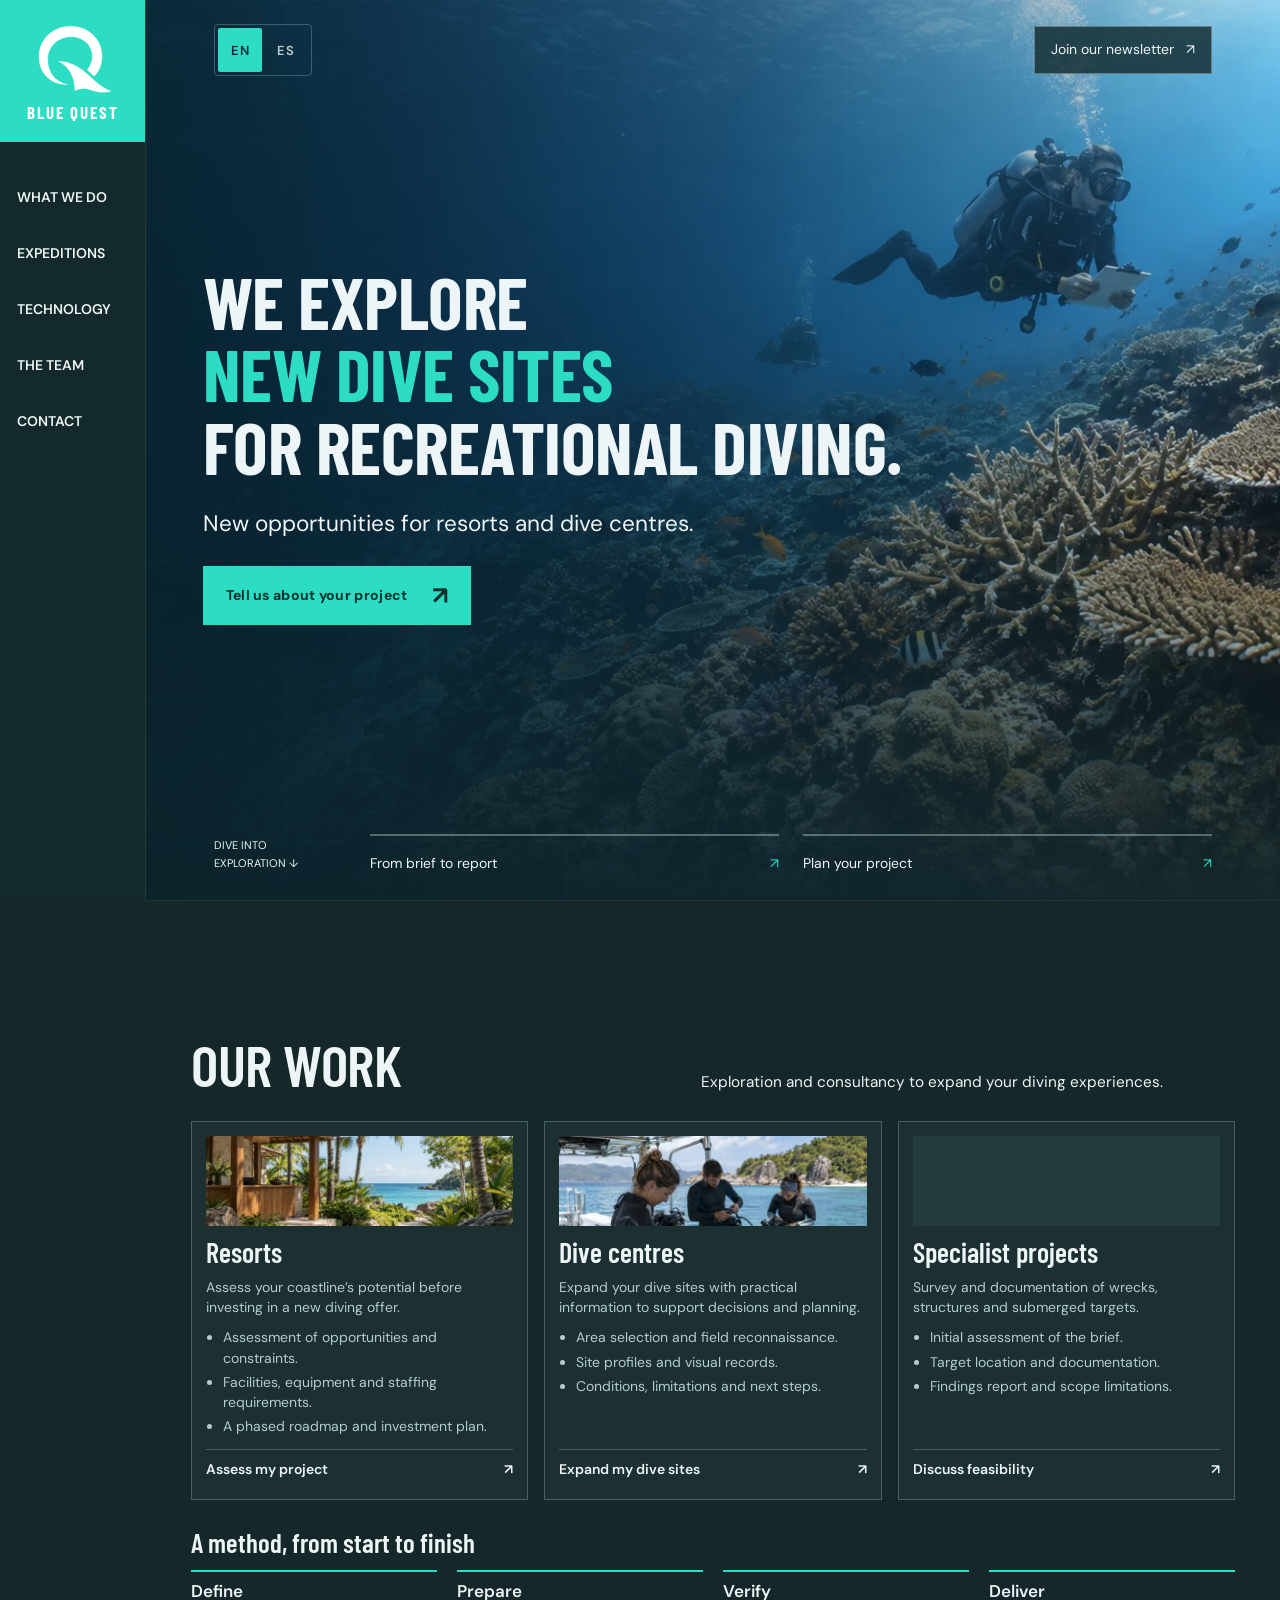
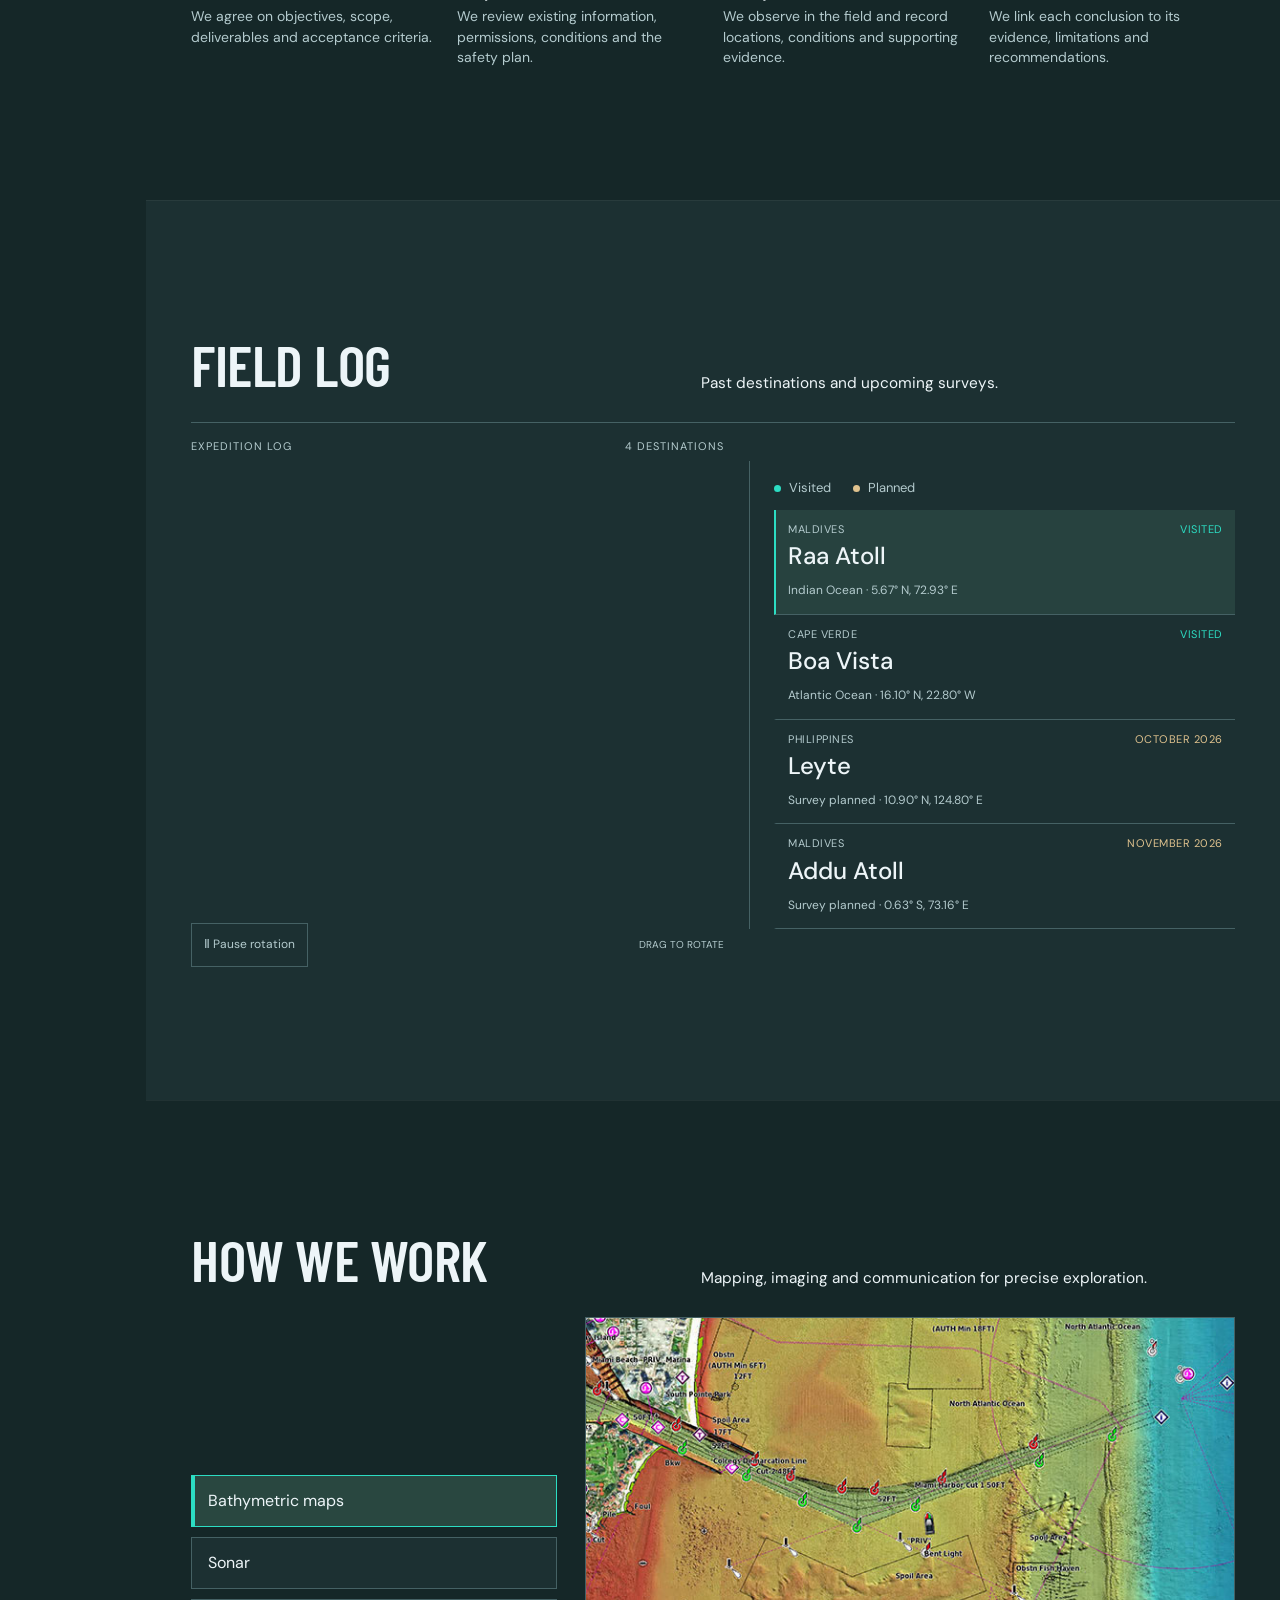
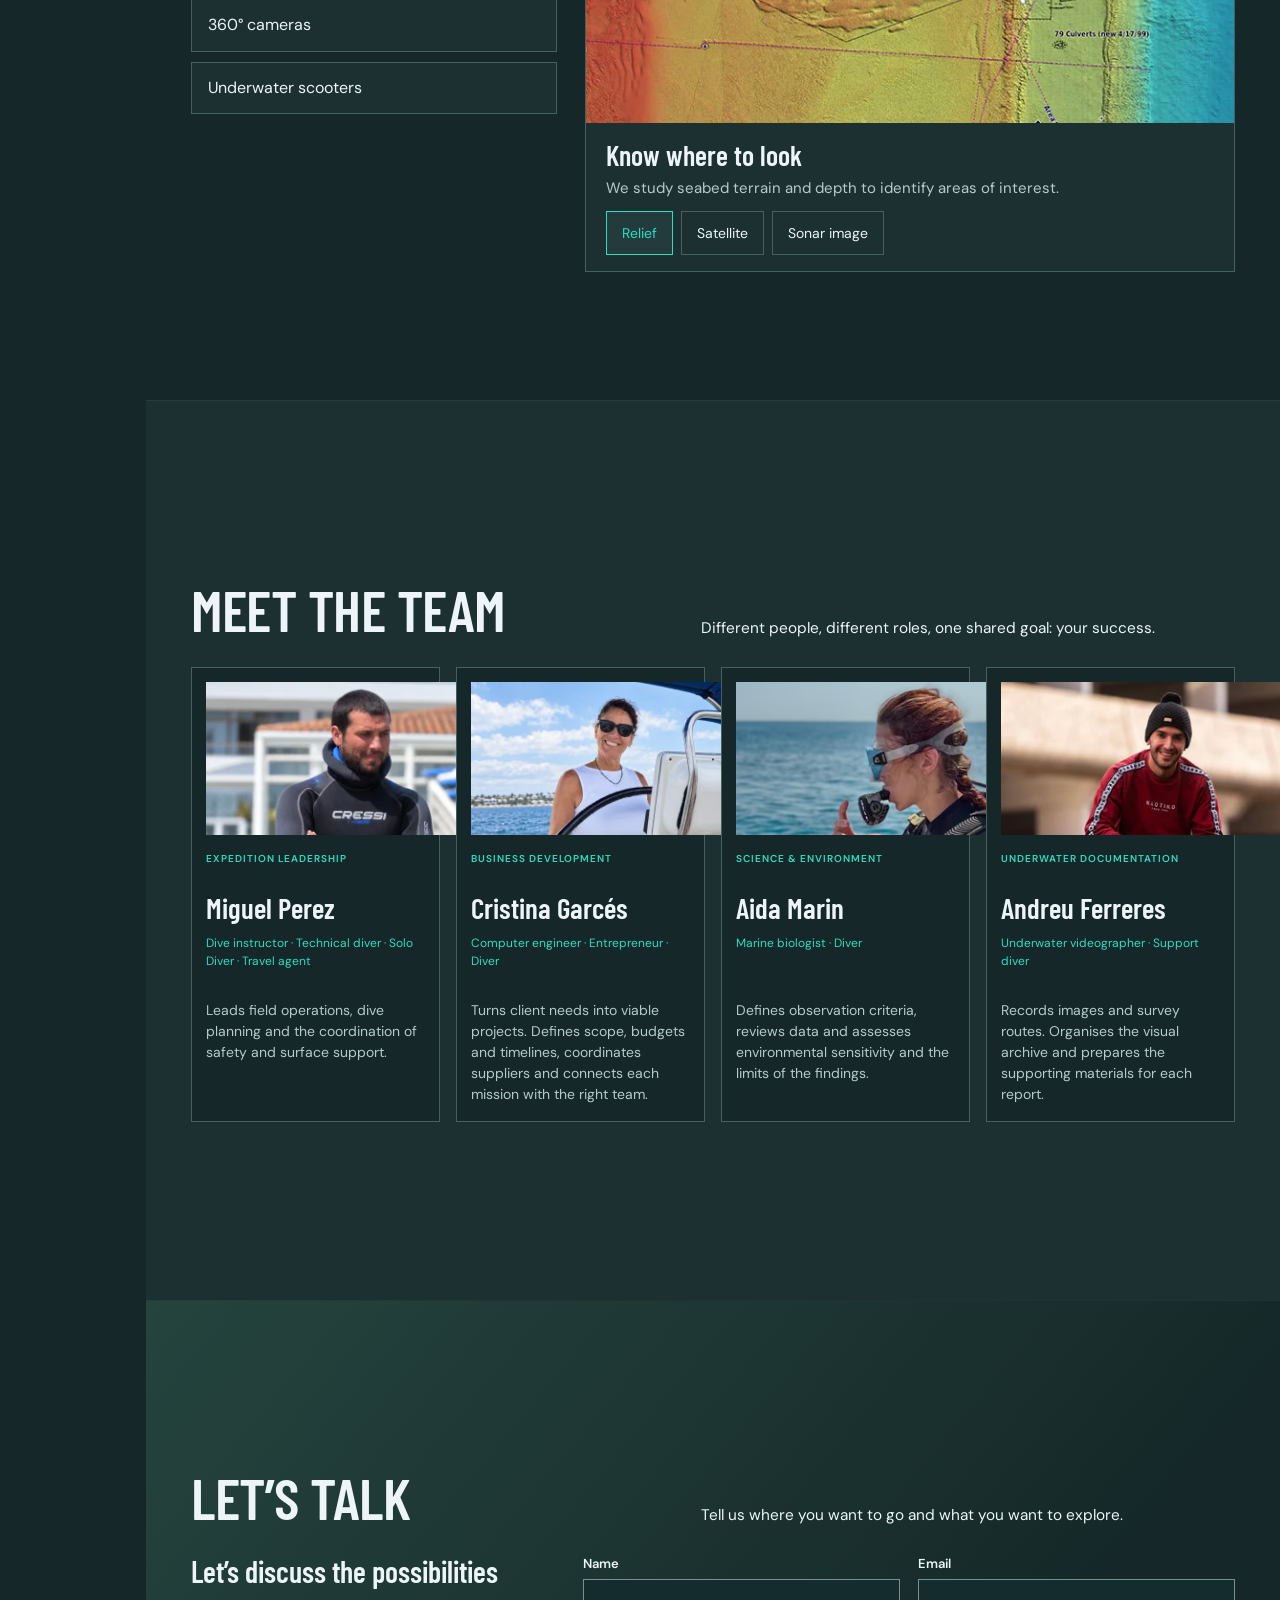
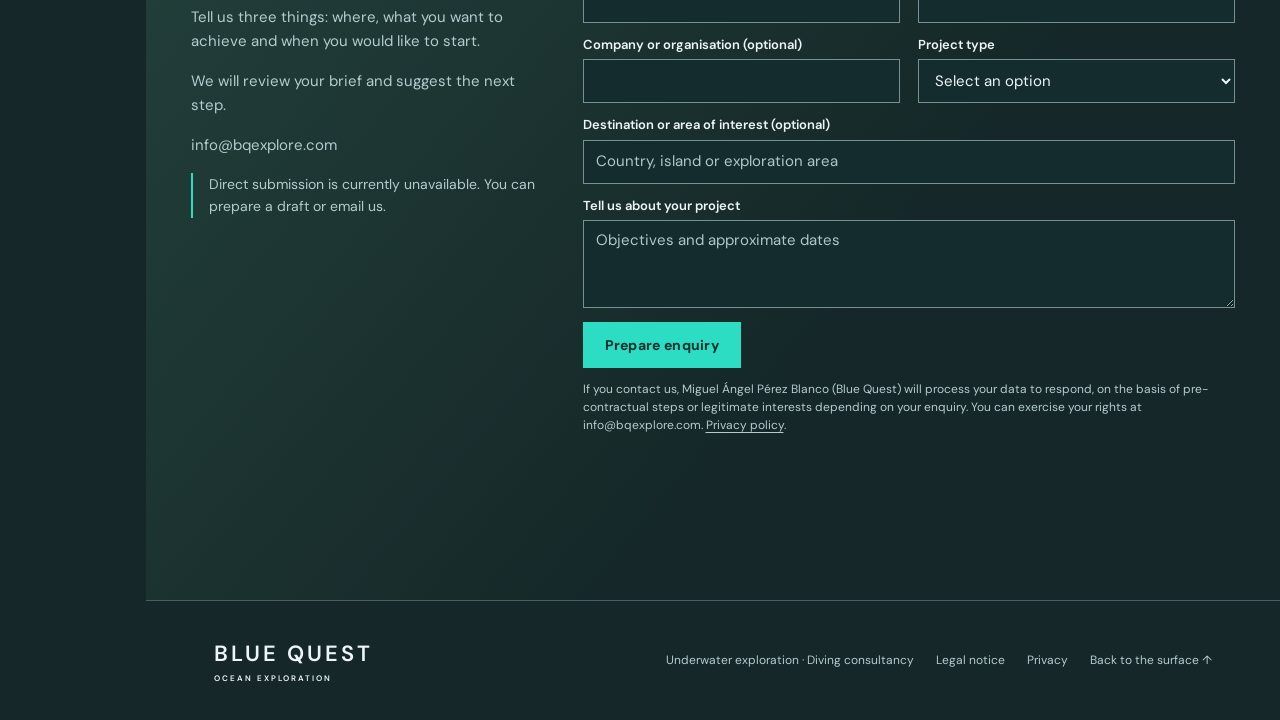
==== commit 3e33d76f: "Remove redundant destination status note from field log" ====
--- a/index.html
+++ b/index.html
@@ -19,7 +19,7 @@
 <article><h4>Deliver</h4><p>We link each conclusion to its evidence, limitations and recommendations.</p></article>
 </div></div>
 </section>
-<section id="expediciones" class="section expeditions"><div class="section-heading"><div><h2>Field log</h2></div><p>Past destinations and upcoming surveys.</p></div><div class="atlas"><div class="globe-area"><div class="map-top"><span>EXPEDITION LOG</span><span>4 DESTINATIONS</span></div><canvas id="globe" aria-label="Interactive globe. Drag to rotate. Select a destination from the list to locate it." tabindex="0"></canvas><div class="globe-tools"><button id="rotate" aria-pressed="true" aria-label="Pause globe rotation">Ⅱ Pause rotation</button><span>DRAG TO ROTATE</span></div></div><div class="destinations"><div class="legend"><span><i class="dot explored"></i>Visited</span><span><i class="dot planned"></i>Planned</span></div><button class="destination selected" data-place="0"><span class="destination-meta">MALDIVES <span>VISITED</span></span><strong>Raa Atoll</strong><small>Indian Ocean · 5.67° N, 72.93° E</small></button><button class="destination" data-place="1"><span class="destination-meta">CAPE VERDE <span>VISITED</span></span><strong>Boa Vista</strong><small>Atlantic Ocean · 16.10° N, 22.80° W</small></button><button class="destination" data-place="2"><span class="destination-meta">PHILIPPINES <span class="planned-text">OCTOBER 2026</span></span><strong>Leyte</strong><small>Survey planned · 10.90° N, 124.80° E</small></button><button class="destination" data-place="3"><span class="destination-meta">MALDIVES <span class="planned-text">NOVEMBER 2026</span></span><strong>Addu Atoll</strong><small>Survey planned · 0.63° S, 73.16° E</small></button><div id="place-detail" aria-live="polite">RAA ATOLL / Visited destination.</div></div></div></section>
+<section id="expediciones" class="section expeditions"><div class="section-heading"><div><h2>Field log</h2></div><p>Past destinations and upcoming surveys.</p></div><div class="atlas"><div class="globe-area"><div class="map-top"><span>EXPEDITION LOG</span><span>4 DESTINATIONS</span></div><canvas id="globe" aria-label="Interactive globe. Drag to rotate. Select a destination from the list to locate it." tabindex="0"></canvas><div class="globe-tools"><button id="rotate" aria-pressed="true" aria-label="Pause globe rotation">Ⅱ Pause rotation</button><span>DRAG TO ROTATE</span></div></div><div class="destinations"><div class="legend"><span><i class="dot explored"></i>Visited</span><span><i class="dot planned"></i>Planned</span></div><button class="destination selected" data-place="0"><span class="destination-meta">MALDIVES <span>VISITED</span></span><strong>Raa Atoll</strong><small>Indian Ocean · 5.67° N, 72.93° E</small></button><button class="destination" data-place="1"><span class="destination-meta">CAPE VERDE <span>VISITED</span></span><strong>Boa Vista</strong><small>Atlantic Ocean · 16.10° N, 22.80° W</small></button><button class="destination" data-place="2"><span class="destination-meta">PHILIPPINES <span class="planned-text">OCTOBER 2026</span></span><strong>Leyte</strong><small>Survey planned · 10.90° N, 124.80° E</small></button><button class="destination" data-place="3"><span class="destination-meta">MALDIVES <span class="planned-text">NOVEMBER 2026</span></span><strong>Addu Atoll</strong><small>Survey planned · 0.63° S, 73.16° E</small></button></div></div></section>
 
 <section hidden inert style="display:none" id="tu-destino" class="section dive-finder"></section>
 
--- a/styles.css
+++ b/styles.css
@@ -1,7 +1,10 @@
 @import url('fonts/fonts.css');
 /* Original team photos; responsive framing without altering the photographs. */
+.team-photo picture[data-photo="miguel"] img{object-position:50% 0%}
+.team-photo picture[data-photo="cristina"] img{object-position:50% 8%}
 .team-photo img.team-image-aida{object-position:50% 10%}
 .team-photo img.team-image-andreu{object-position:50% 18%}
+.service-photo picture[data-photo="boat"] img{object-position:50% 18%}
 /* Blue Quest: one shared system for services, evidence and contact. */
 /* Restore the three original map views within the shared photo frame. */
 .tech-gallery[data-equipment="map"] .equipment-photo img{transform:scale(1.18)}
@@ -32,7 +35,7 @@
 h2{font:600 clamp(45px,4.6vw,76px)/1.04 'Barlow Condensed',sans-serif;text-transform:uppercase;letter-spacing:-.5px;margin:0}.section-heading>p{margin:0;text-align:left;font-size:clamp(16px,1.2vw,21px);line-height:1.55;color:var(--text)}h3{font:600 32px/1.15 'Barlow Condensed',sans-serif}h4{font-size:20px}
 .service-grid{display:grid;grid-template-columns:repeat(3,minmax(0,1fr));gap:20px}.service{min-width:0;background:var(--panel);border:1px solid var(--line);padding:22px;display:flex;flex-direction:column}.service-photo{aspect-ratio:2.4/1;overflow:hidden;margin-bottom:25px;background:var(--surface)}.service-photo img{width:100%;height:100%;object-fit:cover}.service h3{font-size:33px}.service p,.service li{font-size:16px;color:var(--muted)}.service ul{padding-left:19px;margin:0 0 26px}.service li+li{margin-top:9px}.service a{display:flex;justify-content:space-between;border-top:1px solid var(--line);padding-top:16px;margin-top:auto;font-size:15px;font-weight:600}
 .method-block{padding-top:70px;scroll-margin-top:28px}.method-block>h3{font-size:38px}.method-grid{display:grid;grid-template-columns:repeat(4,minmax(0,1fr));gap:25px}.method-grid article{border-top:2px solid var(--cyan);padding-top:20px}.method-grid h4{font-weight:600;margin-bottom:12px}.method-grid p{color:var(--muted);font-size:16px;margin:0}
-.expeditions,.team{background:var(--panel)}.atlas{display:grid;grid-template-columns:1.3fr 1fr;border-top:1px solid var(--line)}.globe-area{min-width:0}.map-top{display:flex;justify-content:space-between;padding:22px 25px 0 0;font-size:11px;letter-spacing:1px;color:var(--muted)}#globe{display:block;width:100%;height:490px;cursor:grab;touch-action:pan-y}#globe:active{cursor:grabbing}.globe-tools{display:flex;justify-content:space-between;align-items:center;gap:12px;margin-right:25px;font-size:10px;color:var(--muted)}.globe-tools button{min-height:44px;border:1px solid var(--line);background:transparent;padding:8px 12px;font-size:12px}.destinations{padding:25px 0 0 30px;border-left:1px solid var(--line)}.legend{display:flex;gap:22px;font-size:13px;color:var(--muted);margin-bottom:12px}.dot{display:inline-block;width:7px;height:7px;border-radius:50%;margin-right:8px}.explored{background:var(--cyan)}.planned{background:var(--gold)}.destination{display:block;width:100%;text-align:left;background:transparent;border:0;border-bottom:1px solid var(--line);border-left:2px solid transparent;padding:18px 15px}.destination:hover,.destination.selected{background:#27423f;border-left-color:var(--cyan)}.destination-meta{display:flex;justify-content:space-between;gap:8px;font-size:11px;letter-spacing:.5px;color:var(--muted)}.destination-meta>span{color:var(--cyan)}.destination-meta .planned-text{color:var(--gold)}.destination strong{display:block;font-weight:500;font-size:26px;margin:3px 0}.destination small{font-size:12px;color:var(--muted)}#place-detail{font-size:14px;color:var(--muted);padding:20px 15px}
+.expeditions,.team{background:var(--panel)}.atlas{display:grid;grid-template-columns:1.3fr 1fr;border-top:1px solid var(--line)}.globe-area{min-width:0}.map-top{display:flex;justify-content:space-between;padding:22px 25px 0 0;font-size:11px;letter-spacing:1px;color:var(--muted)}#globe{display:block;width:100%;height:490px;cursor:grab;touch-action:pan-y}#globe:active{cursor:grabbing}.globe-tools{display:flex;justify-content:space-between;align-items:center;gap:12px;margin-right:25px;font-size:10px;color:var(--muted)}.globe-tools button{min-height:44px;border:1px solid var(--line);background:transparent;padding:8px 12px;font-size:12px}.destinations{padding:25px 0 0 30px;border-left:1px solid var(--line)}.legend{display:flex;gap:22px;font-size:13px;color:var(--muted);margin-bottom:12px}.dot{display:inline-block;width:7px;height:7px;border-radius:50%;margin-right:8px}.explored{background:var(--cyan)}.planned{background:var(--gold)}.destination{display:block;width:100%;text-align:left;background:transparent;border:0;border-bottom:1px solid var(--line);border-left:2px solid transparent;padding:18px 15px}.destination:hover,.destination.selected{background:#27423f;border-left-color:var(--cyan)}.destination-meta{display:flex;justify-content:space-between;gap:8px;font-size:11px;letter-spacing:.5px;color:var(--muted)}.destination-meta>span{color:var(--cyan)}.destination-meta .planned-text{color:var(--gold)}.destination strong{display:block;font-weight:500;font-size:26px;margin:3px 0}.destination small{font-size:12px;color:var(--muted)}
 .tech-layout{display:grid;grid-template-columns:.65fr 1.35fr;align-items:start;gap:30px}.equipment{display:flex;flex-direction:column;gap:10px}.equipment button{width:100%;text-align:left;border:1px solid var(--line);background:var(--panel);padding:18px;font-size:18px;min-height:60px}.equipment button[aria-pressed="true"]{border-color:var(--cyan);background:#294740;box-shadow:inset 3px 0 var(--cyan)}.equipment button:hover{background:var(--surface)}.tech-gallery{margin:0;min-width:0;border:1px solid var(--line);background:var(--panel)}.equipment-photo{width:100%;aspect-ratio:8/5;overflow:hidden;background:#103544}.equipment-photo img{width:100%;height:100%;object-fit:cover;object-position:center}.tech-gallery figcaption{padding:22px 25px}.tech-gallery h3{margin-bottom:10px;font-size:32px}.tech-gallery p{color:var(--muted);font-size:16px;margin:0}
 .team-grid{display:grid;grid-template-columns:repeat(4,minmax(0,1fr));gap:20px}.team-card{min-width:0;border:1px solid var(--line);background:var(--bg)}.team-photo{aspect-ratio:1.5/1;margin:18px 18px 0;overflow:hidden;background:var(--surface)}.team-photo img{width:100%;height:100%;object-fit:cover;object-position:50% 35%}.team-info{padding:22px 18px}.eyebrow{font-size:10px;font-weight:600;letter-spacing:1px;color:var(--cyan);line-height:1.6;margin-bottom:14px}.team-info h3{font-size:32px;margin-bottom:12px}.team-info p:not(.eyebrow){font-size:15px;color:var(--muted)}.team-info .team-credentials{font-size:12px!important;color:var(--cyan)!important;line-height:1.6;min-height:62px}.team-info p:last-child{margin:0}
 .contact{background:linear-gradient(130deg,#25443e,var(--bg) 65%)}.contact-layout{display:grid;grid-template-columns:.75fr 1.25fr;gap:55px}.contact-intro h3{font-size:36px}.contact-intro>p{font-size:16px;color:var(--muted)}.contact-address{font-size:21px;color:var(--cyan);overflow-wrap:anywhere}.contact-notice{border-left:2px solid var(--cyan);padding-left:16px;font-size:14px!important}.form-grid{display:grid;grid-template-columns:1fr 1fr;gap:22px}.full-field{grid-column:1/-1}#contact-form label{display:block;font-size:14px;font-weight:600}#contact-form input,#contact-form select,#contact-form textarea{display:block;width:100%;min-width:0;padding:13px;margin-top:8px;border:1px solid #739290;border-radius:0;background:#142c2d;color:var(--text);font:16px/1.5 'DM Sans',sans-serif}#contact-form textarea{resize:vertical}#contact-form input:focus-visible,#contact-form select:focus-visible,#contact-form textarea:focus-visible{outline:2px solid var(--cyan);outline-offset:3px}#contact-form input::placeholder,#contact-form textarea::placeholder{color:#b1c6c8}.contact-privacy{font-size:12px;line-height:1.7;color:var(--muted);margin:20px 0}.contact-privacy a,.newsletter-privacy a,.newsletter-details a{text-decoration:underline;text-underline-offset:3px}.honeypot{position:absolute;left:-10000px;width:1px;height:1px;overflow:hidden}#contact-status{font-size:15px;color:var(--text);margin-top:22px}#contact-status:empty{margin:0}#email-preview{border-top:1px solid var(--line);padding-top:22px}.draft-actions{display:flex;flex-wrap:wrap;align-items:center;gap:15px;margin-top:16px}#copy-email{background:transparent;border:1px solid var(--line);min-height:48px;padding:12px}
@@ -84,7 +87,6 @@
  .destinations{padding:16px 0 0 24px}
  .destination{padding:10px 12px}
  .destination strong{font-size:24px;line-height:1.25}
- #place-detail{font-size:13px;padding:14px 12px}
  .tech-layout{grid-template-columns:minmax(230px,.72fr) minmax(0,1.28fr);align-items:center;gap:28px}
  .tech-gallery{width:100%;max-width:min(100%,calc((100dvh - 300px)*1.6));justify-self:center}
  .tech-gallery figcaption{padding:16px 20px}
@@ -125,7 +127,7 @@
  .section{padding:18px 3%}
  .section-heading{gap:16px;margin-bottom:16px}
  .service,.service:last-child{padding:12px}
- .service-photo,.service:last-child .service-photo{height:46px}
+ .service-photo,.service:last-child .service-photo{height:52px}
  .service h3{font-size:26px}
  .service p,.service li{line-height:1.4}
  .method-block{padding-top:16px}
@@ -134,4 +136,9 @@
  .method-grid p{font-size:13.5px;line-height:1.4}
  .destination{padding:9px 12px}
 }
+/* Keep faces inside wide desktop frames instead of squeezing photos into strips. */
+@media(min-width:1200px) and (min-height:640px){
+ .team-photo{height:auto;min-height:clamp(95px,17dvh,200px);aspect-ratio:2/1}
+ .service-photo,.service:last-child .service-photo{height:auto;min-height:clamp(56px,10dvh,110px);aspect-ratio:4/1}
+}
 @media(prefers-reduced-motion:reduce){html{scroll-behavior:auto;scroll-snap-type:none!important}*,*::before,*::after{animation:none!important;transition:none!important}.quest-sonar{display:none}}
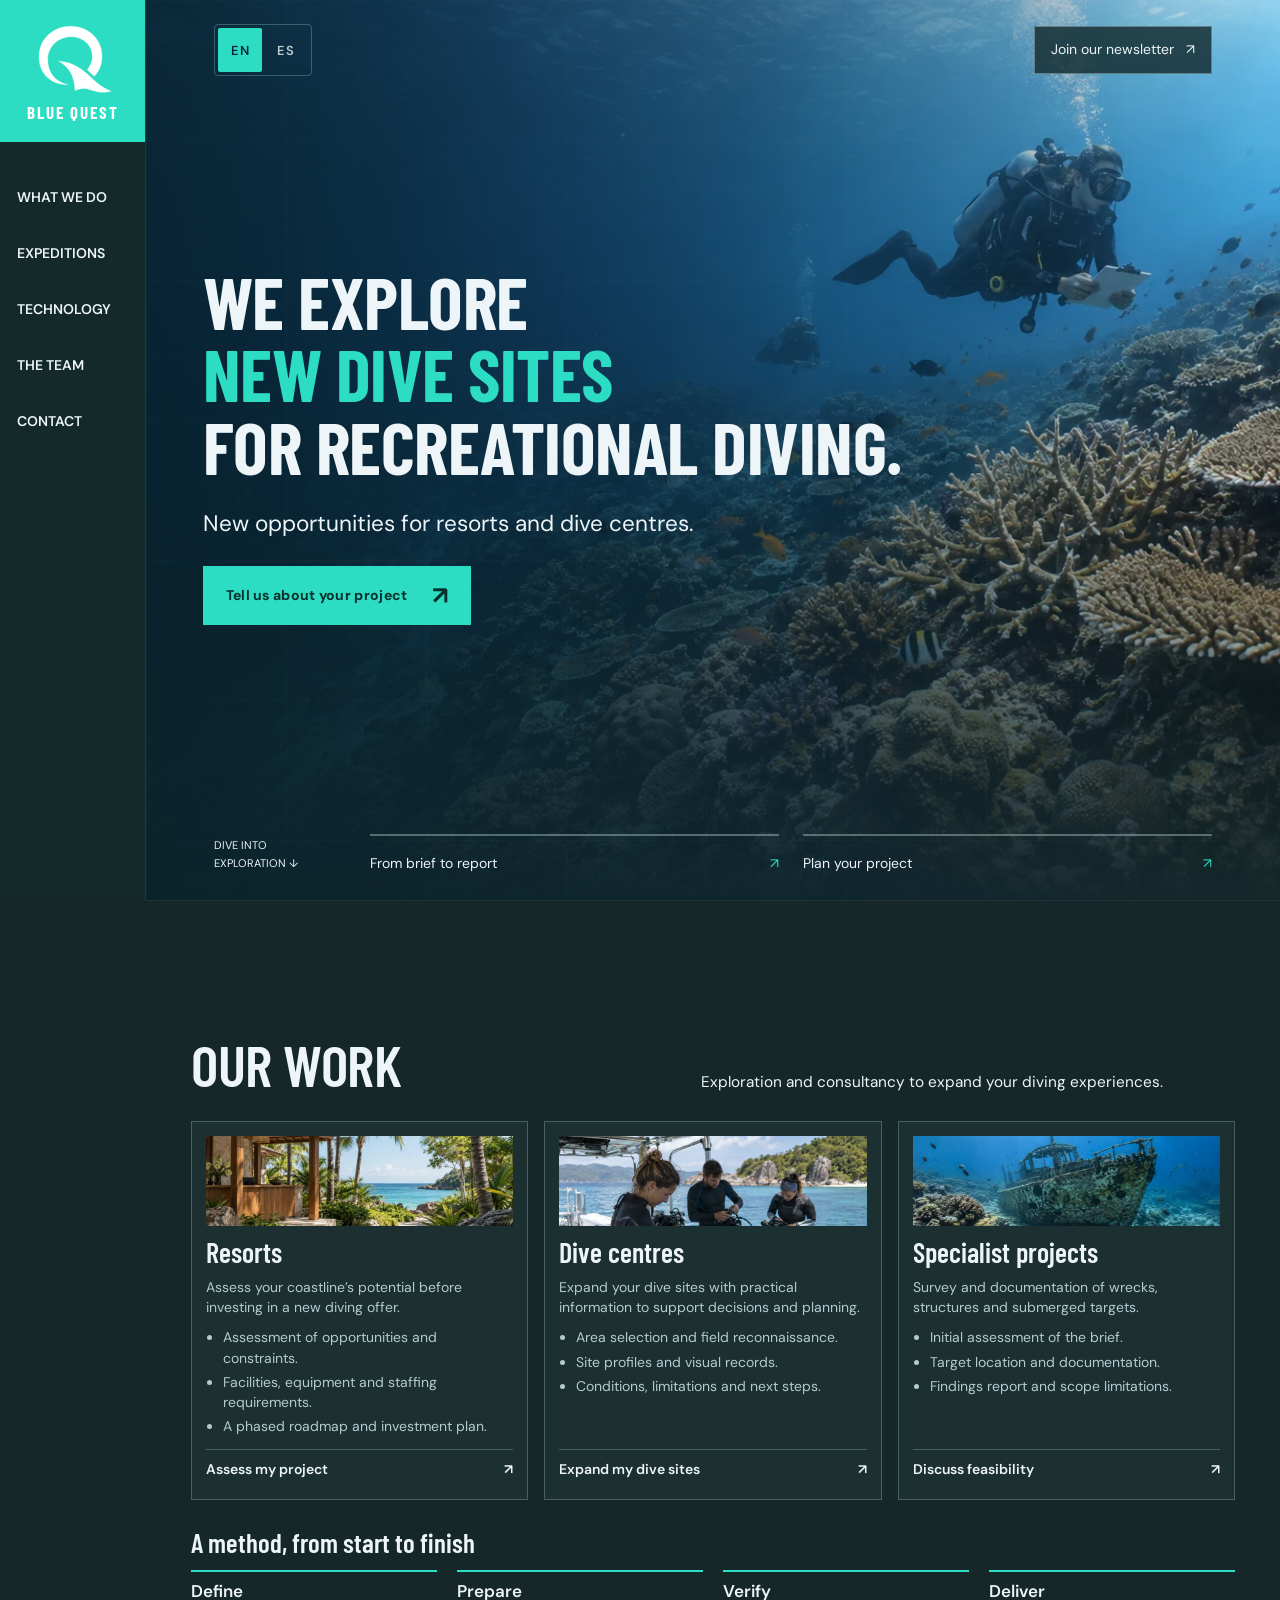
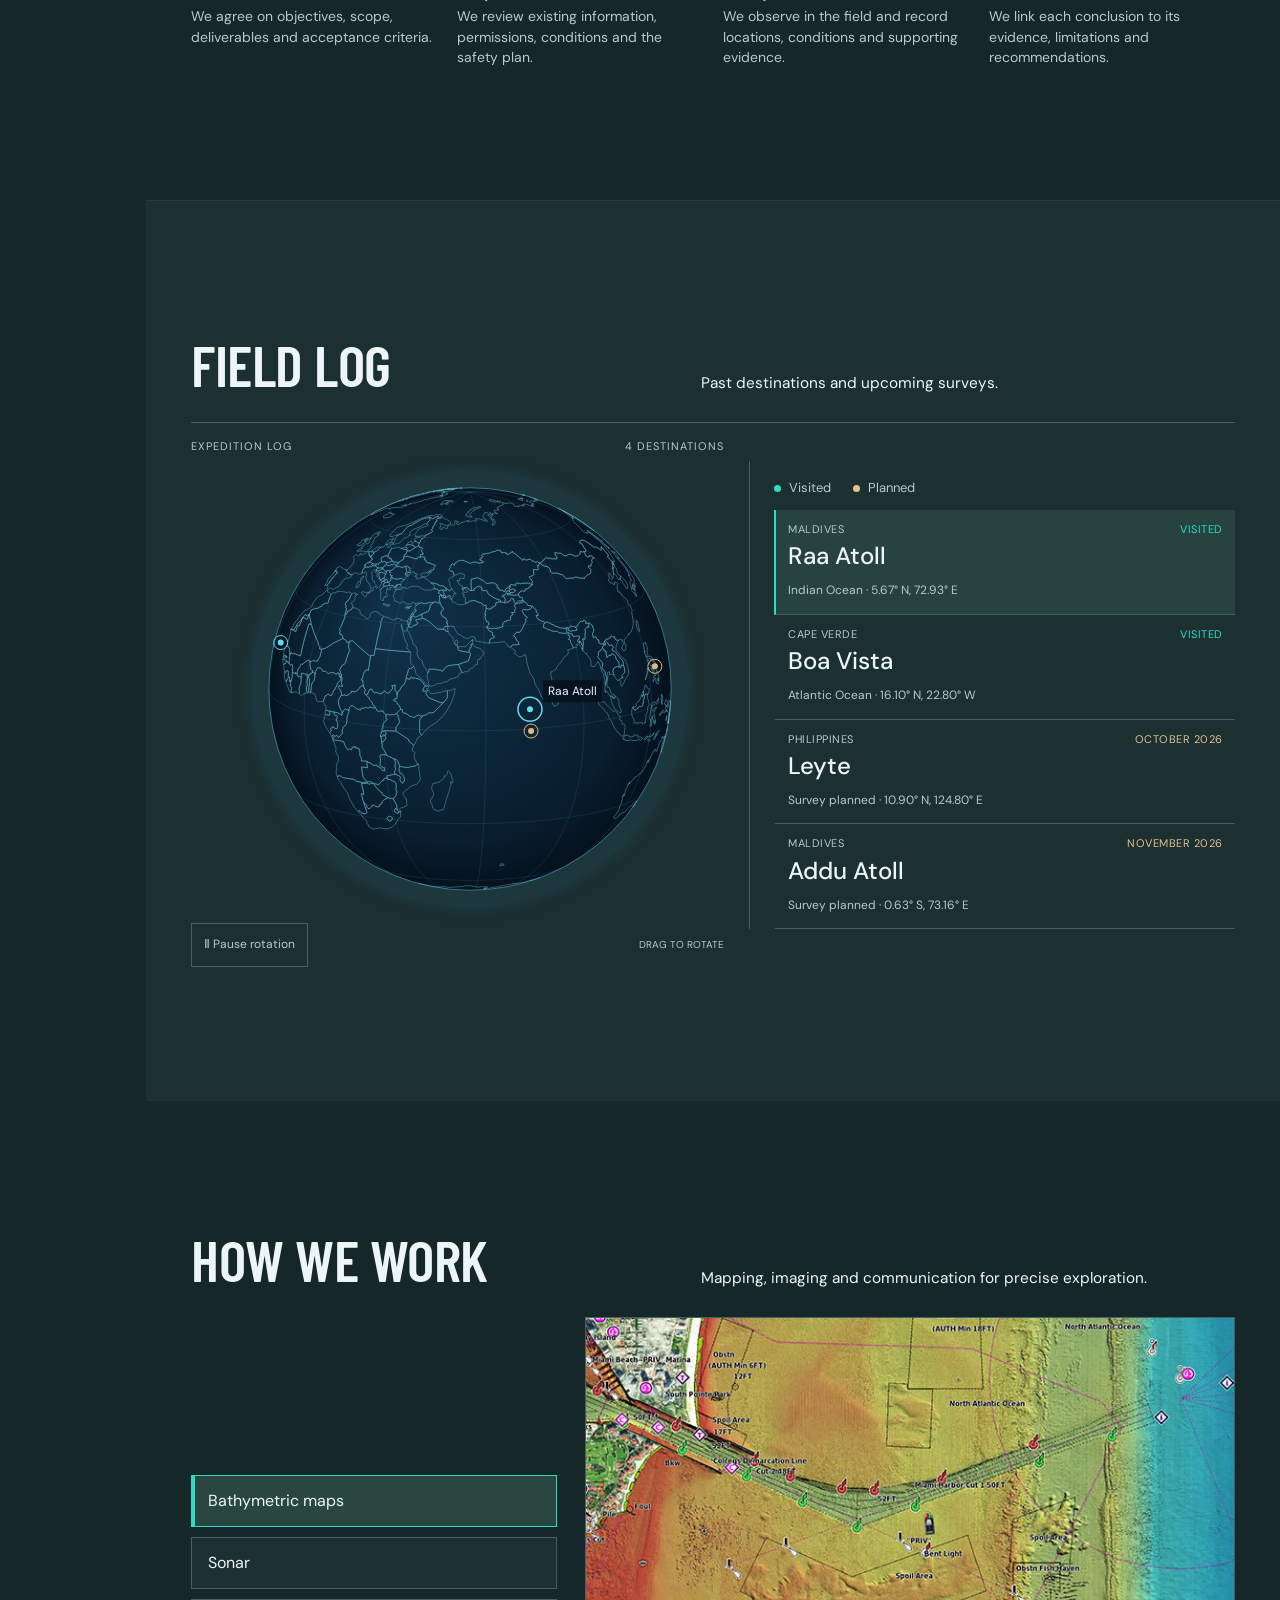
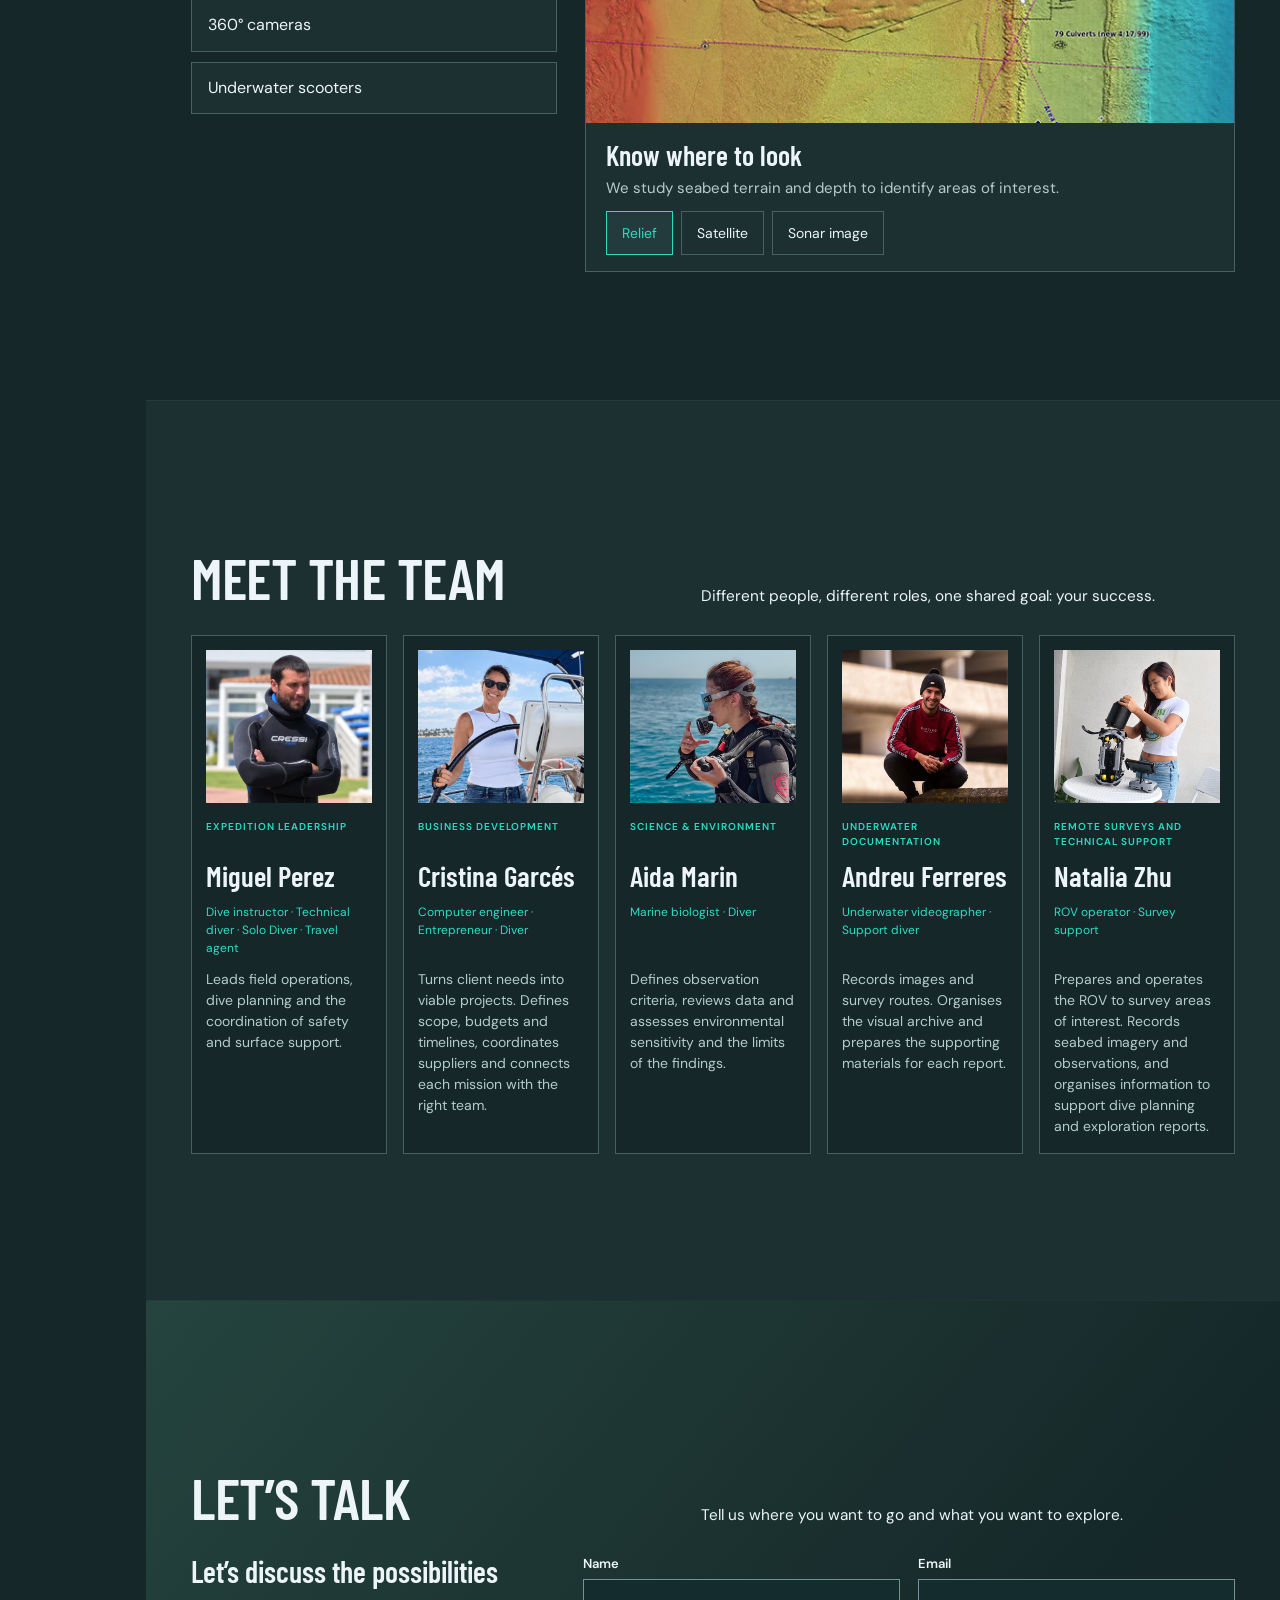
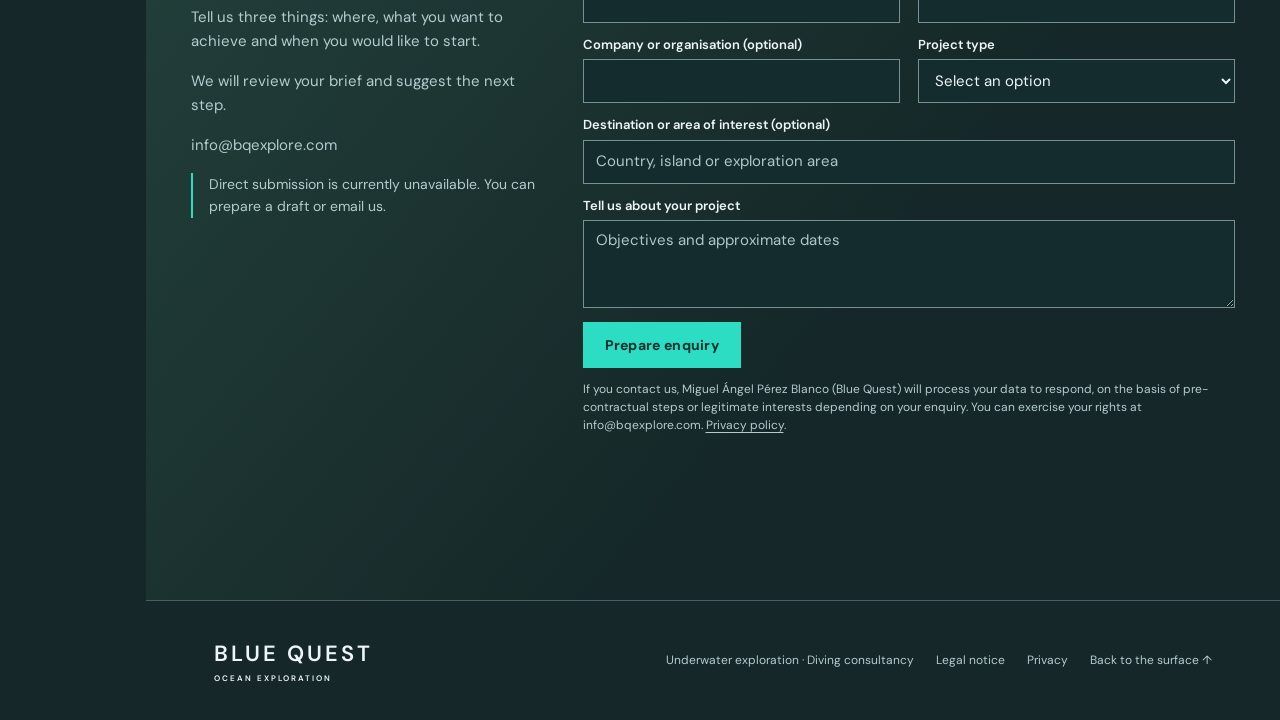
==== commit 266cd333: "Add Natalia Zhu to the bilingual team with responsive photo and recovery backup" ====
--- a/index.html
+++ b/index.html
@@ -37,6 +37,7 @@
 <article class="team-card"><div class="team-photo"><picture class="responsive-photo" data-photo="cristina"><source type="image/avif" srcset="/assets/optimized/cristina-160-1f9d550606dc.avif 160w, /assets/optimized/cristina-320-b1807b247c72.avif 320w, /assets/optimized/cristina-640-be4205e9bc4a.avif 640w" sizes="(max-width:760px) 140px, (max-width:1199px) 40vw, 24vw"><img alt="Cristina Garcés at the helm of a boat" loading="lazy" src="/assets/optimized/cristina-640-b494392a9c91.webp" srcset="/assets/optimized/cristina-160-da626f9d2ff5.webp 160w, /assets/optimized/cristina-320-ef28eac02fc1.webp 320w, /assets/optimized/cristina-640-b494392a9c91.webp 640w" sizes="(max-width:760px) 140px, (max-width:1199px) 40vw, 24vw" width="640" height="480" decoding="async"></picture></div><div class="team-info"><p class="eyebrow">BUSINESS DEVELOPMENT</p><h3>Cristina Garcés</h3><p class="team-credentials">Computer engineer · Entrepreneur · Diver</p><p>Turns client needs into viable projects. Defines scope, budgets and timelines, coordinates suppliers and connects each mission with the right team.</p></div></article>
 <article class="team-card"><div class="team-photo"><picture class="responsive-photo" data-photo="aida"><source type="image/avif" srcset="/assets/optimized/aida-160-bdb6af3a07ab.avif 160w, /assets/optimized/aida-320-91fda16dedfc.avif 320w, /assets/optimized/aida-640-14688cee7fff.avif 640w, /assets/optimized/aida-1196-ff5b7c944b6a.avif 1196w" sizes="(max-width:760px) 140px, (max-width:1199px) 40vw, 24vw"><img class="team-image-aida" alt="Aida Marin ready for a dive by the sea" loading="lazy" src="/assets/optimized/aida-1196-cde4c1112831.jpg" srcset="/assets/optimized/aida-160-0a59ba2ed4ba.webp 160w, /assets/optimized/aida-320-29761082fbe5.webp 320w, /assets/optimized/aida-640-99f5d3c82180.webp 640w, /assets/optimized/aida-1196-cde4c1112831.jpg 1196w" sizes="(max-width:760px) 140px, (max-width:1199px) 40vw, 24vw" width="1196" height="1593" decoding="async"></picture></div><div class="team-info"><p class="eyebrow">SCIENCE & ENVIRONMENT</p><h3>Aida Marin</h3><p class="team-credentials">Marine biologist · Diver</p><p>Defines observation criteria, reviews data and assesses environmental sensitivity and the limits of the findings.</p></div></article>
 <article class="team-card"><div class="team-photo"><picture class="responsive-photo" data-photo="andreu"><source type="image/avif" srcset="/assets/optimized/andreu-160-0e4491a9cee1.avif 160w, /assets/optimized/andreu-320-aed978a1963a.avif 320w, /assets/optimized/andreu-640-d5b2834cf0f7.avif 640w, /assets/optimized/andreu-1199-a5ea3d98076b.avif 1199w" sizes="(max-width:760px) 140px, (max-width:1199px) 40vw, 24vw"><img class="team-image-andreu" alt="Portrait of Andreu Ferreres in an urban setting" loading="lazy" src="/assets/optimized/andreu-1199-cb1f2b6b40fe.jpg" srcset="/assets/optimized/andreu-160-2fd49f7fe0e5.webp 160w, /assets/optimized/andreu-320-9371046da8dc.webp 320w, /assets/optimized/andreu-640-83d22195be90.webp 640w, /assets/optimized/andreu-1199-cb1f2b6b40fe.jpg 1199w" sizes="(max-width:760px) 140px, (max-width:1199px) 40vw, 24vw" width="1199" height="1191" decoding="async"></picture></div><div class="team-info"><p class="eyebrow">UNDERWATER DOCUMENTATION</p><h3>Andreu Ferreres</h3><p class="team-credentials">Underwater videographer · Support diver</p><p>Records images and survey routes. Organises the visual archive and prepares the supporting materials for each report.</p></div></article>
+<article class="team-card"><div class="team-photo"><picture class="responsive-photo" data-photo="natalia"><source type="image/avif" srcset="/assets/optimized/natalia-160-8ef3a34ad088.avif 160w, /assets/optimized/natalia-320-d4b3ba58c1c9.avif 320w, /assets/optimized/natalia-640-188278602998.avif 640w" sizes="(max-width:760px) 140px, (max-width:1199px) 40vw, 18vw"><img alt="Natalia Zhu preparing an ROV for underwater exploration" loading="lazy" src="/assets/optimized/natalia-640-6c5e686159ec.webp" srcset="/assets/optimized/natalia-160-506ad360a002.webp 160w, /assets/optimized/natalia-320-005a3e4e200e.webp 320w, /assets/optimized/natalia-640-6c5e686159ec.webp 640w" sizes="(max-width:760px) 140px, (max-width:1199px) 40vw, 18vw" width="2048" height="2048" decoding="async"></picture></div><div class="team-info"><p class="eyebrow">REMOTE SURVEYS AND TECHNICAL SUPPORT</p><h3>Natalia Zhu</h3><p class="team-credentials">ROV operator · Survey support</p><p>Prepares and operates the ROV to survey areas of interest. Records seabed imagery and observations, and organises information to support dive planning and exploration reports.</p></div></article>
 </div>
 </section>
 <section id="contacto" class="section contact">
--- a/styles.css
+++ b/styles.css
@@ -4,6 +4,7 @@
 .team-photo picture[data-photo="cristina"] img{object-position:50% 8%}
 .team-photo img.team-image-aida{object-position:50% 10%}
 .team-photo img.team-image-andreu{object-position:50% 18%}
+.team-photo picture[data-photo="natalia"] img{object-position:50% 15%}
 .service-photo picture[data-photo="boat"] img{object-position:50% 18%}
 /* Blue Quest: one shared system for services, evidence and contact. */
 /* Restore the three original map views within the shared photo frame. */
@@ -141,4 +142,6 @@
  .team-photo{height:auto;min-height:clamp(95px,17dvh,200px);aspect-ratio:2/1}
  .service-photo,.service:last-child .service-photo{height:auto;min-height:clamp(56px,10dvh,110px);aspect-ratio:4/1}
 }
+@media(min-width:1200px){.team-grid{grid-template-columns:repeat(5,minmax(0,1fr))}}
+@media(min-width:1200px) and (min-height:640px){.team-photo{width:calc(100% - 28px)}}
 @media(prefers-reduced-motion:reduce){html{scroll-behavior:auto;scroll-snap-type:none!important}*,*::before,*::after{animation:none!important;transition:none!important}.quest-sonar{display:none}}
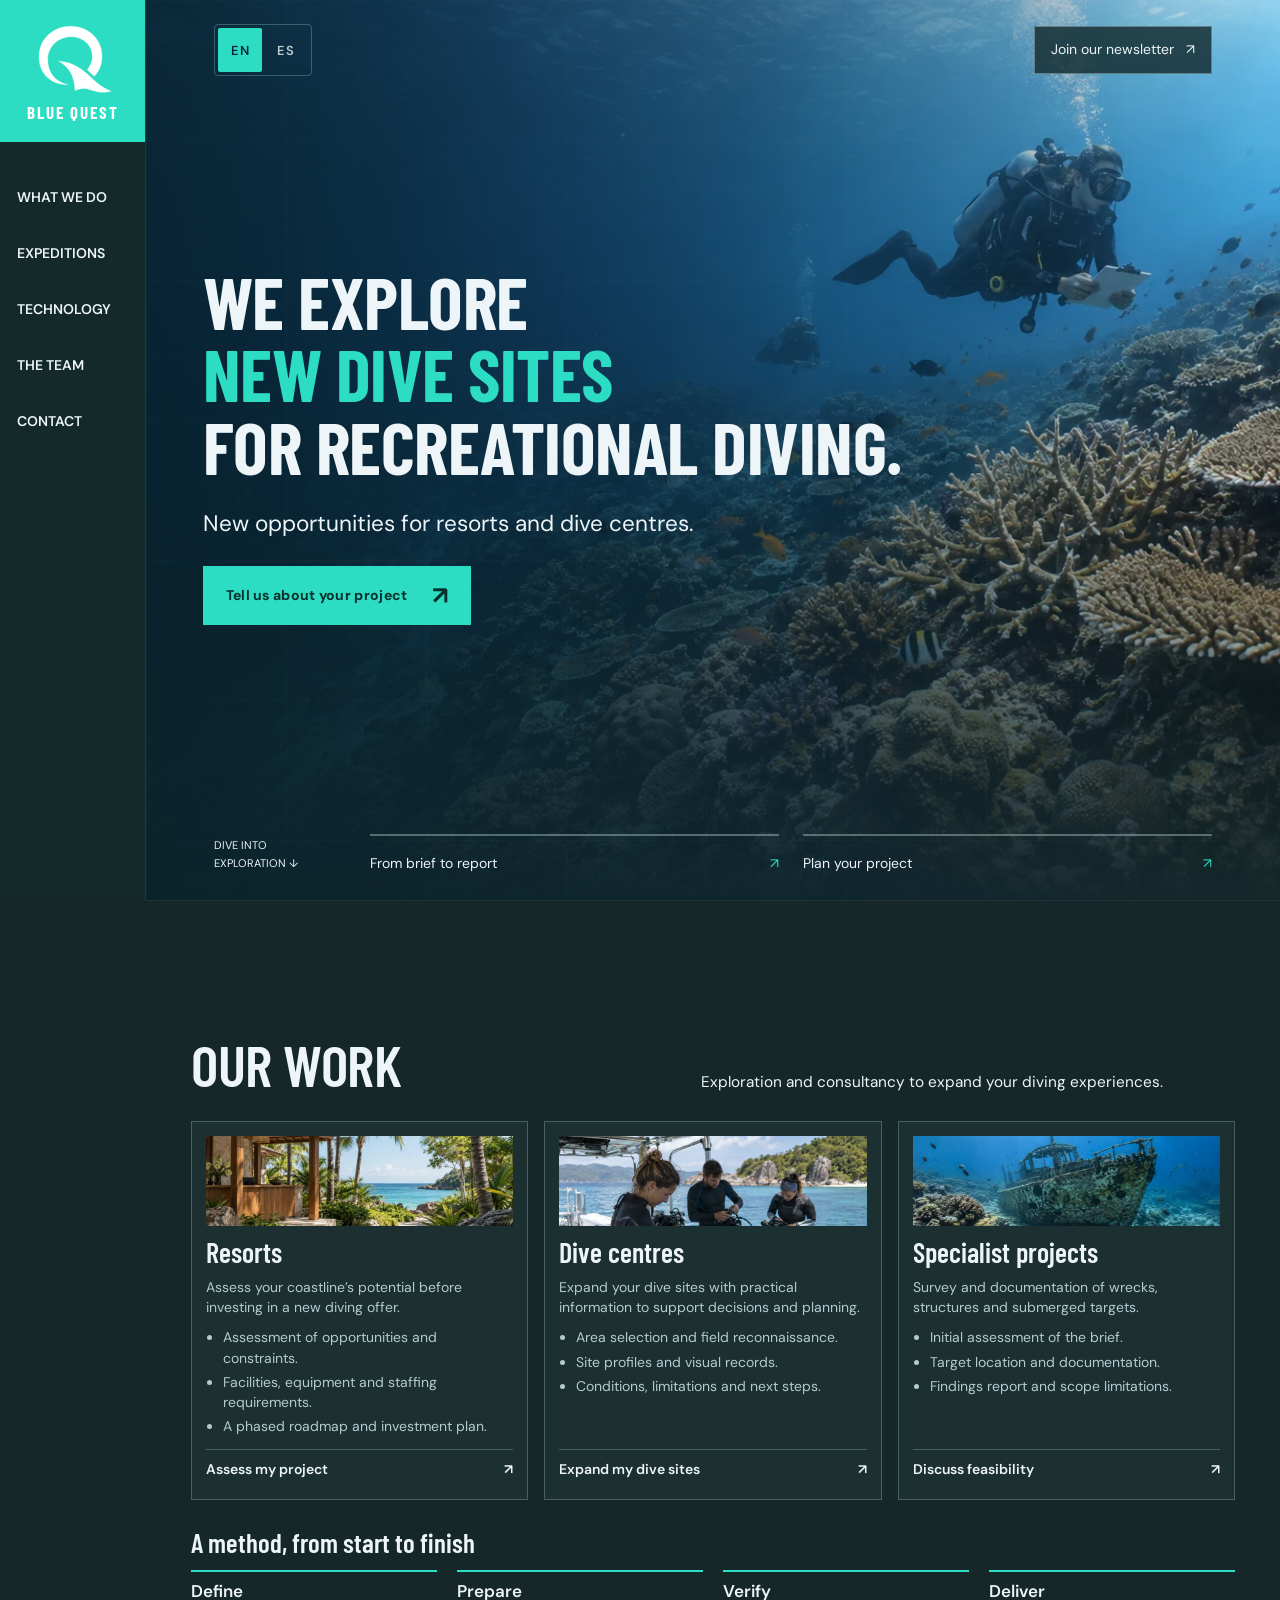
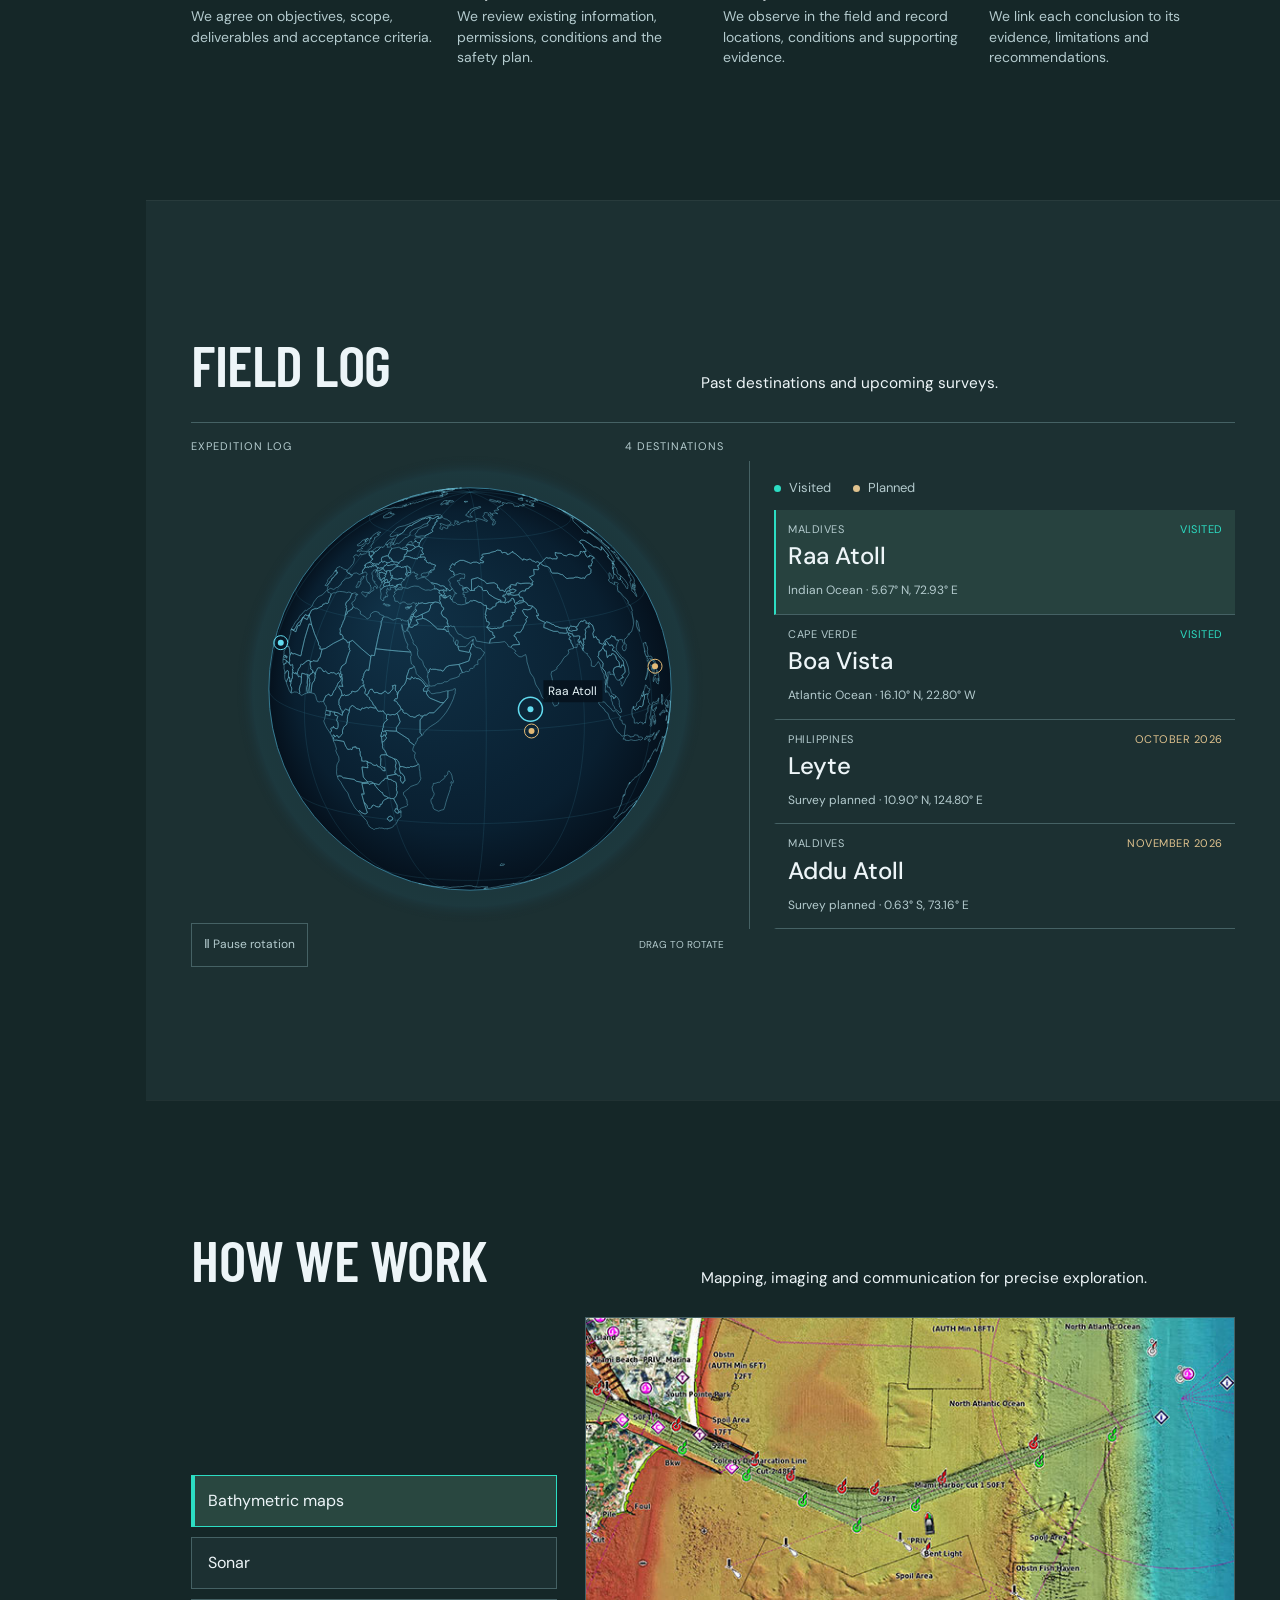
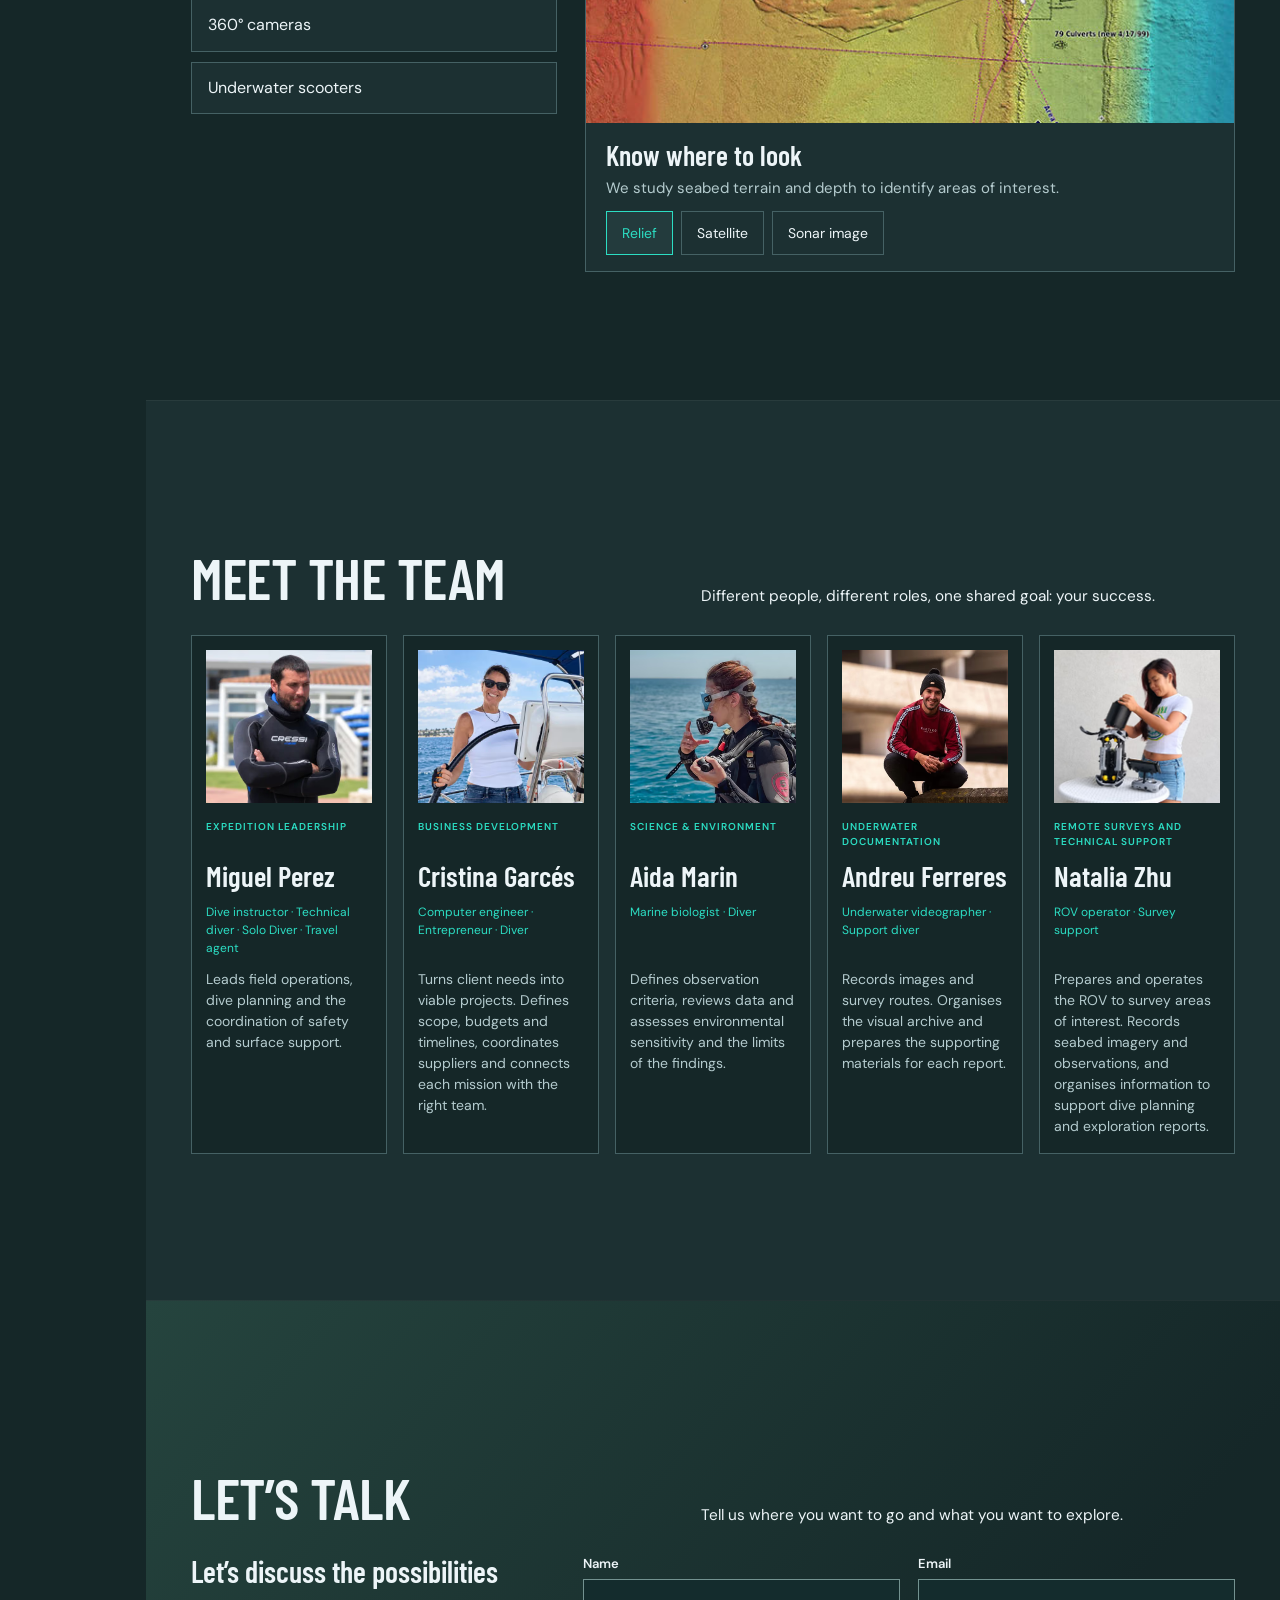
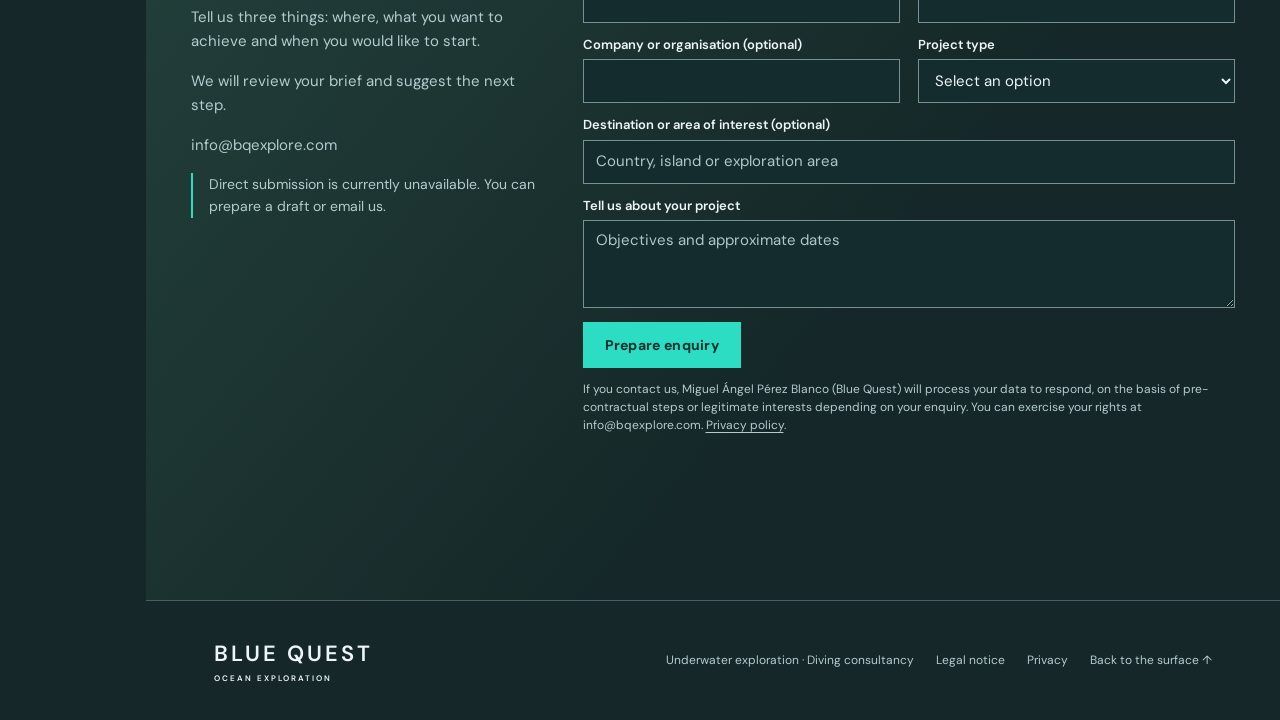
==== commit b3020515: "Center Natalia and ROV with a simple extended wall background" ====
--- a/index.html
+++ b/index.html
@@ -37,7 +37,7 @@
 <article class="team-card"><div class="team-photo"><picture class="responsive-photo" data-photo="cristina"><source type="image/avif" srcset="/assets/optimized/cristina-160-1f9d550606dc.avif 160w, /assets/optimized/cristina-320-b1807b247c72.avif 320w, /assets/optimized/cristina-640-be4205e9bc4a.avif 640w" sizes="(max-width:760px) 140px, (max-width:1199px) 40vw, 24vw"><img alt="Cristina Garcés at the helm of a boat" loading="lazy" src="/assets/optimized/cristina-640-b494392a9c91.webp" srcset="/assets/optimized/cristina-160-da626f9d2ff5.webp 160w, /assets/optimized/cristina-320-ef28eac02fc1.webp 320w, /assets/optimized/cristina-640-b494392a9c91.webp 640w" sizes="(max-width:760px) 140px, (max-width:1199px) 40vw, 24vw" width="640" height="480" decoding="async"></picture></div><div class="team-info"><p class="eyebrow">BUSINESS DEVELOPMENT</p><h3>Cristina Garcés</h3><p class="team-credentials">Computer engineer · Entrepreneur · Diver</p><p>Turns client needs into viable projects. Defines scope, budgets and timelines, coordinates suppliers and connects each mission with the right team.</p></div></article>
 <article class="team-card"><div class="team-photo"><picture class="responsive-photo" data-photo="aida"><source type="image/avif" srcset="/assets/optimized/aida-160-bdb6af3a07ab.avif 160w, /assets/optimized/aida-320-91fda16dedfc.avif 320w, /assets/optimized/aida-640-14688cee7fff.avif 640w, /assets/optimized/aida-1196-ff5b7c944b6a.avif 1196w" sizes="(max-width:760px) 140px, (max-width:1199px) 40vw, 24vw"><img class="team-image-aida" alt="Aida Marin ready for a dive by the sea" loading="lazy" src="/assets/optimized/aida-1196-cde4c1112831.jpg" srcset="/assets/optimized/aida-160-0a59ba2ed4ba.webp 160w, /assets/optimized/aida-320-29761082fbe5.webp 320w, /assets/optimized/aida-640-99f5d3c82180.webp 640w, /assets/optimized/aida-1196-cde4c1112831.jpg 1196w" sizes="(max-width:760px) 140px, (max-width:1199px) 40vw, 24vw" width="1196" height="1593" decoding="async"></picture></div><div class="team-info"><p class="eyebrow">SCIENCE & ENVIRONMENT</p><h3>Aida Marin</h3><p class="team-credentials">Marine biologist · Diver</p><p>Defines observation criteria, reviews data and assesses environmental sensitivity and the limits of the findings.</p></div></article>
 <article class="team-card"><div class="team-photo"><picture class="responsive-photo" data-photo="andreu"><source type="image/avif" srcset="/assets/optimized/andreu-160-0e4491a9cee1.avif 160w, /assets/optimized/andreu-320-aed978a1963a.avif 320w, /assets/optimized/andreu-640-d5b2834cf0f7.avif 640w, /assets/optimized/andreu-1199-a5ea3d98076b.avif 1199w" sizes="(max-width:760px) 140px, (max-width:1199px) 40vw, 24vw"><img class="team-image-andreu" alt="Portrait of Andreu Ferreres in an urban setting" loading="lazy" src="/assets/optimized/andreu-1199-cb1f2b6b40fe.jpg" srcset="/assets/optimized/andreu-160-2fd49f7fe0e5.webp 160w, /assets/optimized/andreu-320-9371046da8dc.webp 320w, /assets/optimized/andreu-640-83d22195be90.webp 640w, /assets/optimized/andreu-1199-cb1f2b6b40fe.jpg 1199w" sizes="(max-width:760px) 140px, (max-width:1199px) 40vw, 24vw" width="1199" height="1191" decoding="async"></picture></div><div class="team-info"><p class="eyebrow">UNDERWATER DOCUMENTATION</p><h3>Andreu Ferreres</h3><p class="team-credentials">Underwater videographer · Support diver</p><p>Records images and survey routes. Organises the visual archive and prepares the supporting materials for each report.</p></div></article>
-<article class="team-card"><div class="team-photo"><picture class="responsive-photo" data-photo="natalia"><source type="image/avif" srcset="/assets/optimized/natalia-160-8ef3a34ad088.avif 160w, /assets/optimized/natalia-320-d4b3ba58c1c9.avif 320w, /assets/optimized/natalia-640-188278602998.avif 640w" sizes="(max-width:760px) 140px, (max-width:1199px) 40vw, 18vw"><img alt="Natalia Zhu preparing an ROV for underwater exploration" loading="lazy" src="/assets/optimized/natalia-640-6c5e686159ec.webp" srcset="/assets/optimized/natalia-160-506ad360a002.webp 160w, /assets/optimized/natalia-320-005a3e4e200e.webp 320w, /assets/optimized/natalia-640-6c5e686159ec.webp 640w" sizes="(max-width:760px) 140px, (max-width:1199px) 40vw, 18vw" width="2048" height="2048" decoding="async"></picture></div><div class="team-info"><p class="eyebrow">REMOTE SURVEYS AND TECHNICAL SUPPORT</p><h3>Natalia Zhu</h3><p class="team-credentials">ROV operator · Survey support</p><p>Prepares and operates the ROV to survey areas of interest. Records seabed imagery and observations, and organises information to support dive planning and exploration reports.</p></div></article>
+<article class="team-card"><div class="team-photo"><picture class="responsive-photo" data-photo="natalia"><source type="image/avif" srcset="/assets/optimized/natalia-160-c8706e4c46f1.avif 160w, /assets/optimized/natalia-320-778f43a0bf8b.avif 320w, /assets/optimized/natalia-640-33378d504fc1.avif 640w" sizes="(max-width:760px) 140px, (max-width:1199px) 40vw, 18vw"><img alt="Natalia Zhu preparing an ROV for underwater exploration" loading="lazy" src="/assets/optimized/natalia-640-149237413935.webp" srcset="/assets/optimized/natalia-160-56f7a36ffb23.webp 160w, /assets/optimized/natalia-320-318d0a7e2102.webp 320w, /assets/optimized/natalia-640-149237413935.webp 640w" sizes="(max-width:760px) 140px, (max-width:1199px) 40vw, 18vw" width="1774" height="887" decoding="async"></picture></div><div class="team-info"><p class="eyebrow">REMOTE SURVEYS AND TECHNICAL SUPPORT</p><h3>Natalia Zhu</h3><p class="team-credentials">ROV operator · Survey support</p><p>Prepares and operates the ROV to survey areas of interest. Records seabed imagery and observations, and organises information to support dive planning and exploration reports.</p></div></article>
 </div>
 </section>
 <section id="contacto" class="section contact">
--- a/styles.css
+++ b/styles.css
@@ -4,7 +4,7 @@
 .team-photo picture[data-photo="cristina"] img{object-position:50% 8%}
 .team-photo img.team-image-aida{object-position:50% 10%}
 .team-photo img.team-image-andreu{object-position:50% 18%}
-.team-photo picture[data-photo="natalia"] img{object-position:50% 15%}
+.team-photo picture[data-photo="natalia"] img{object-position:50% 50%}
 .service-photo picture[data-photo="boat"] img{object-position:50% 18%}
 /* Blue Quest: one shared system for services, evidence and contact. */
 /* Restore the three original map views within the shared photo frame. */
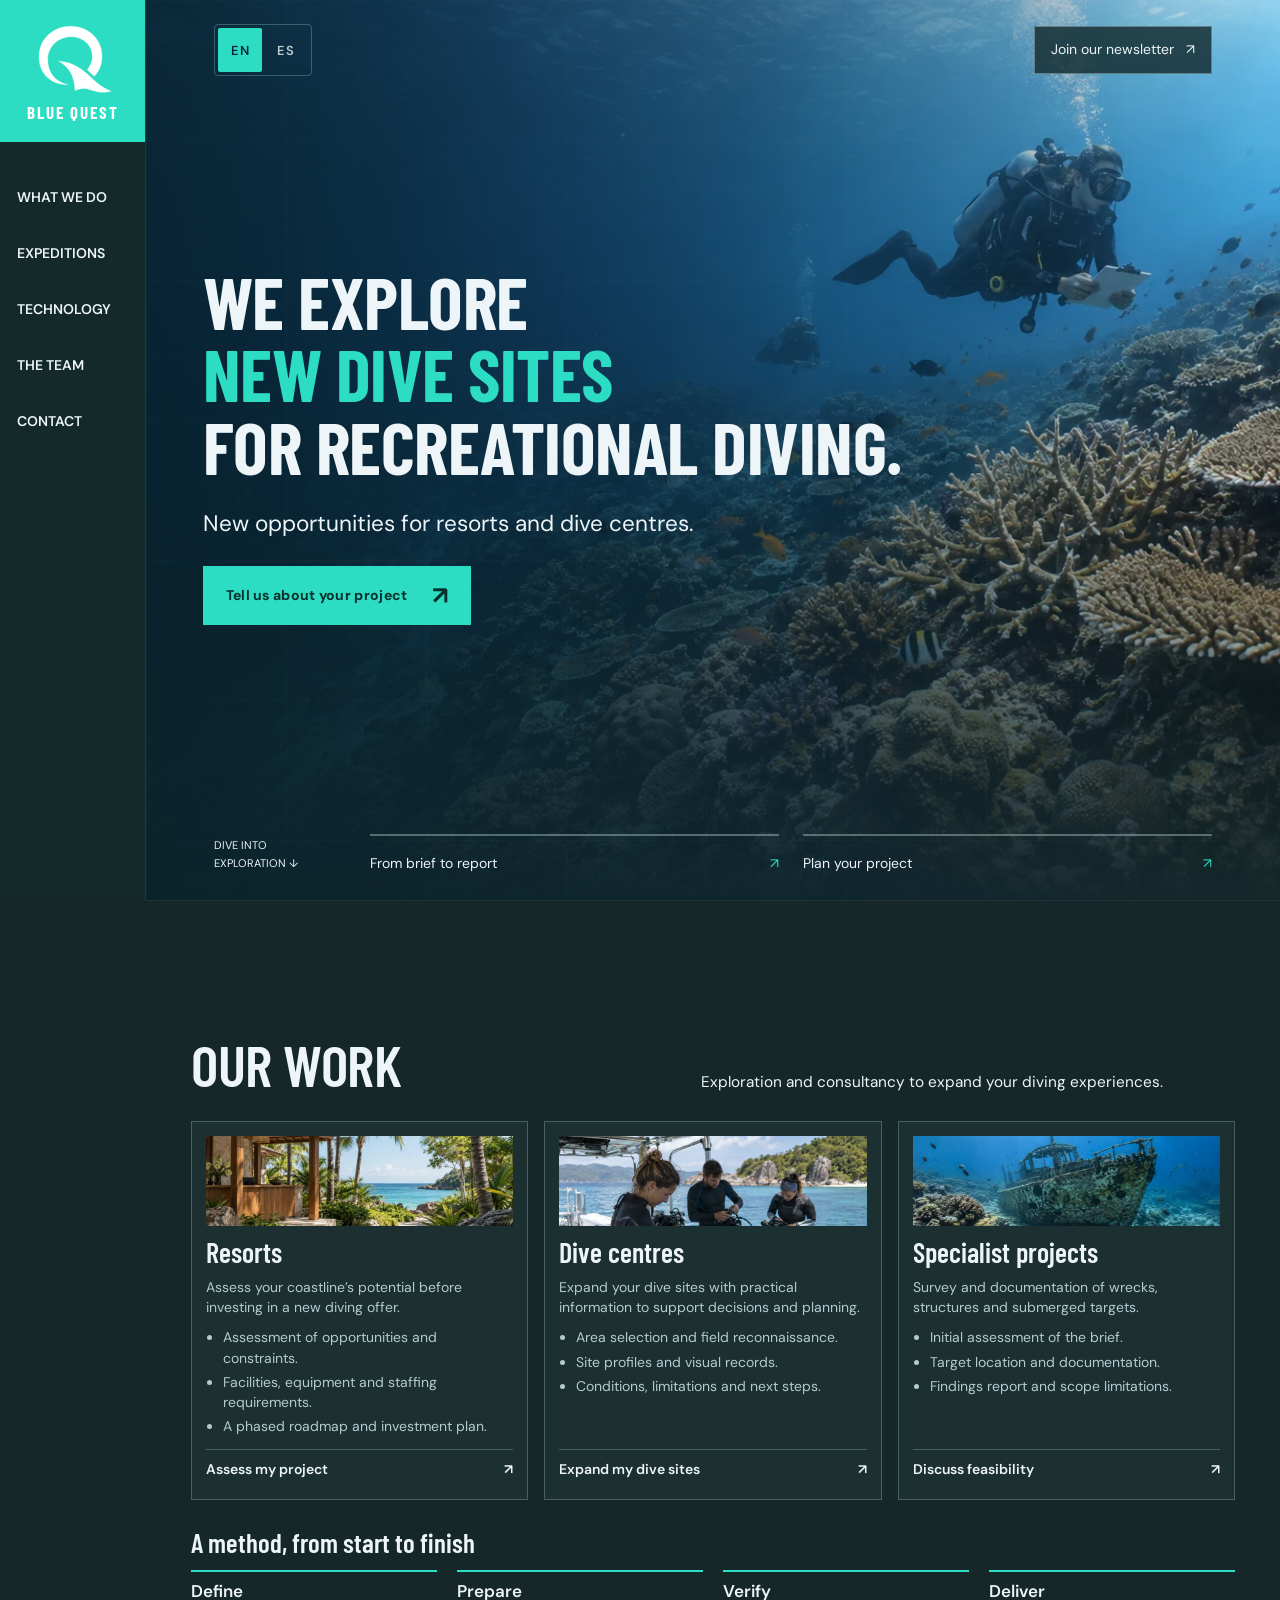
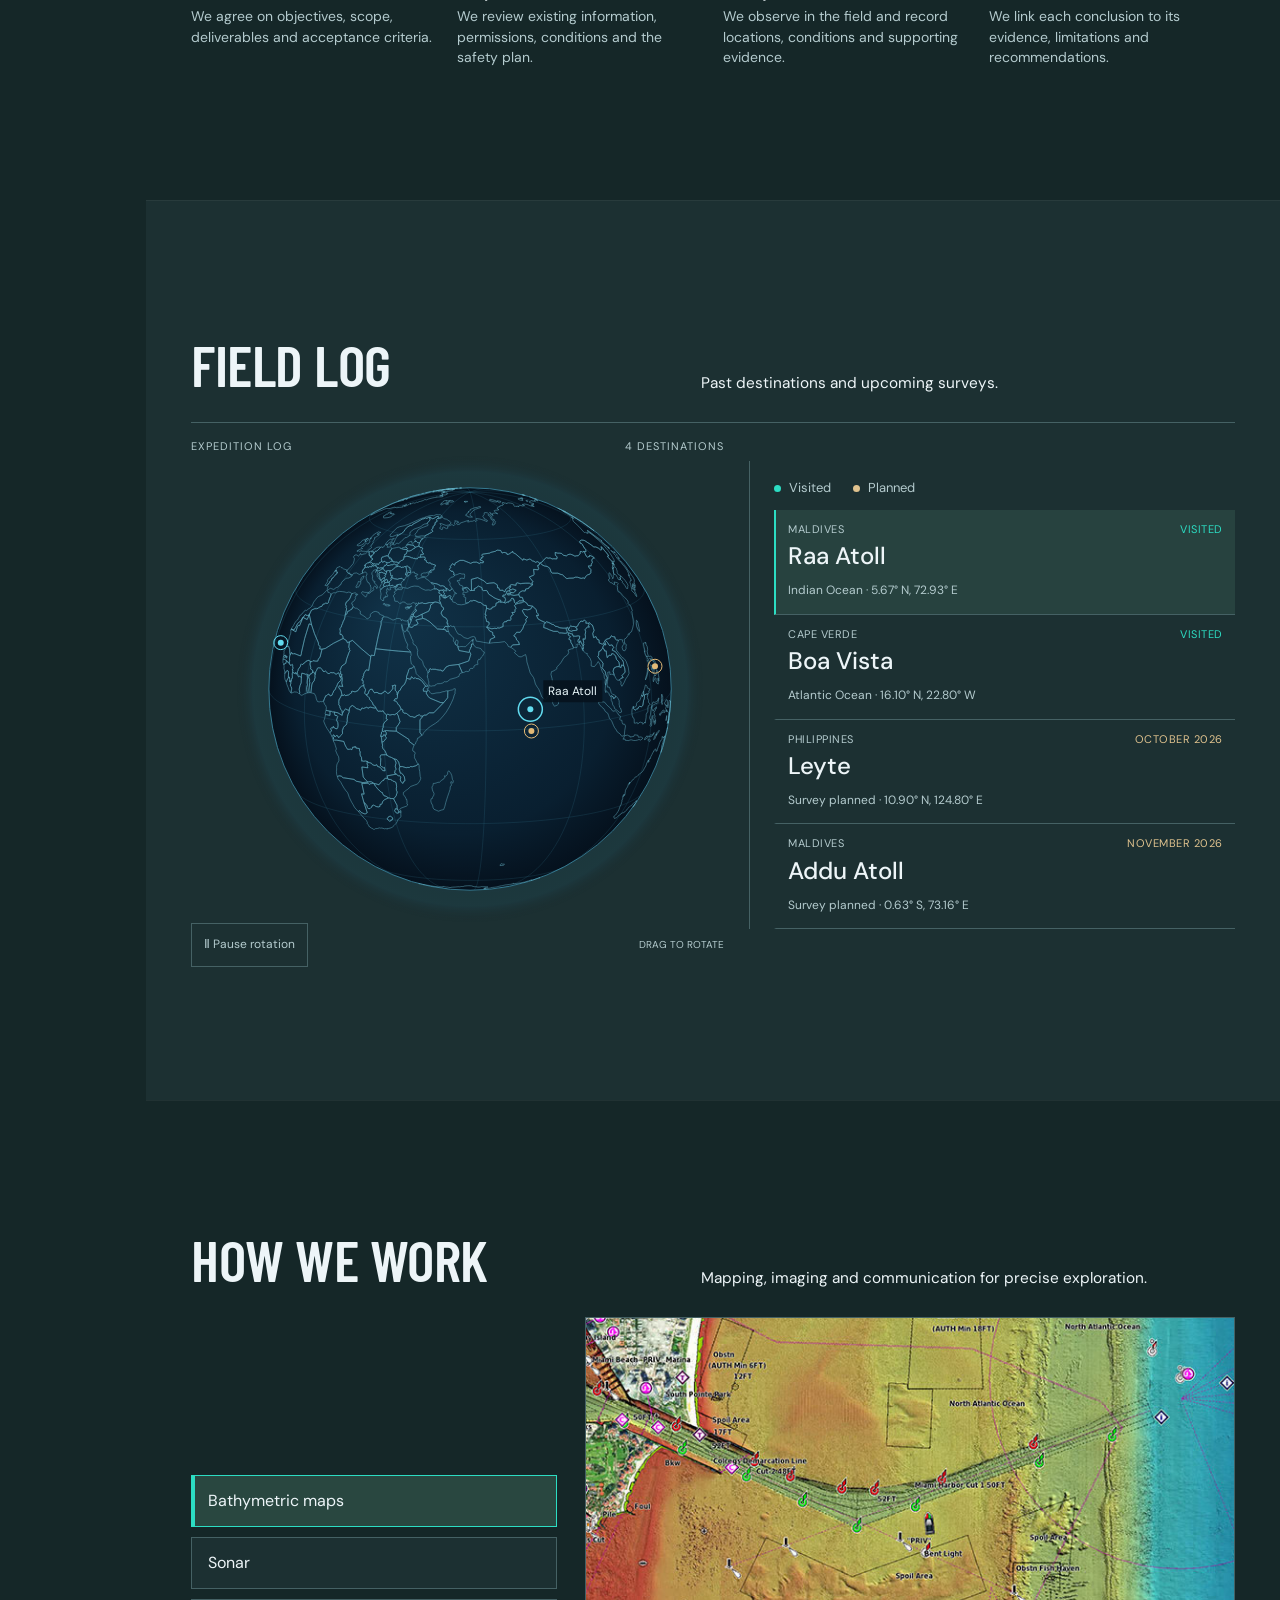
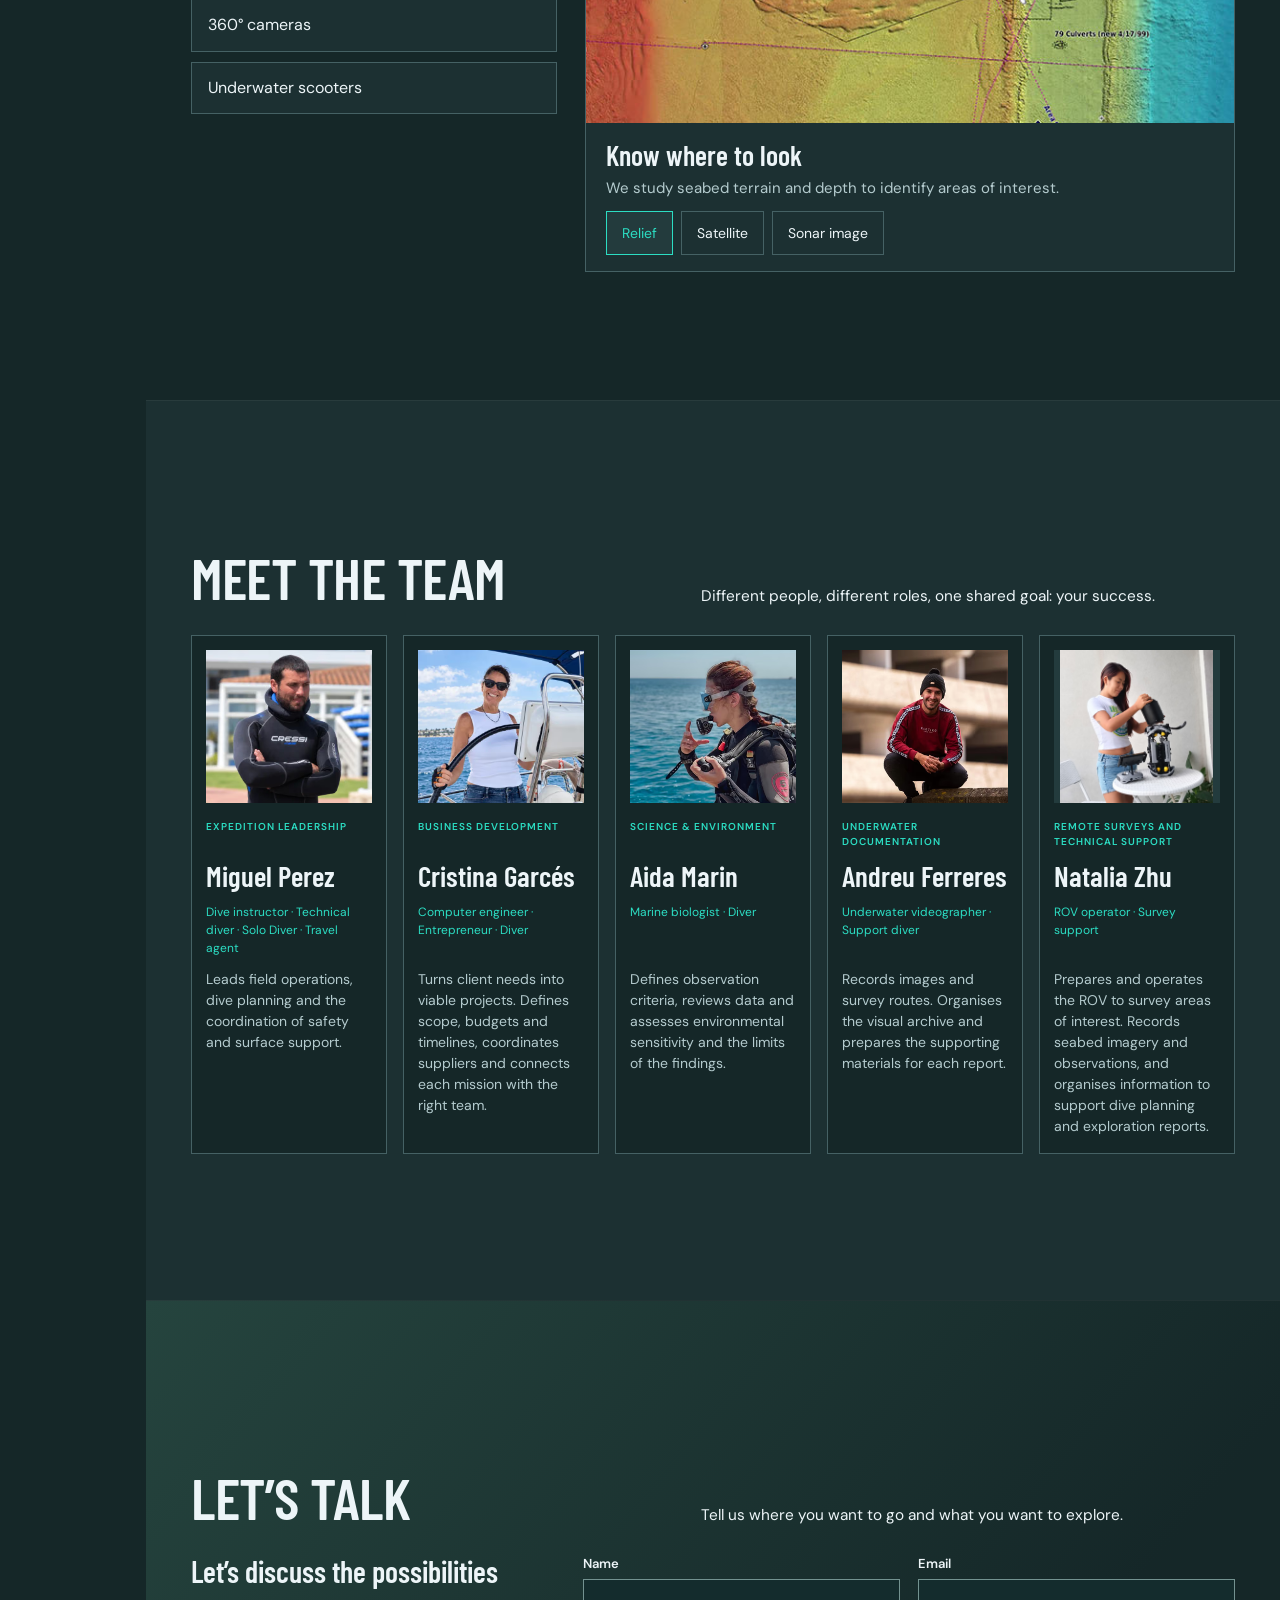
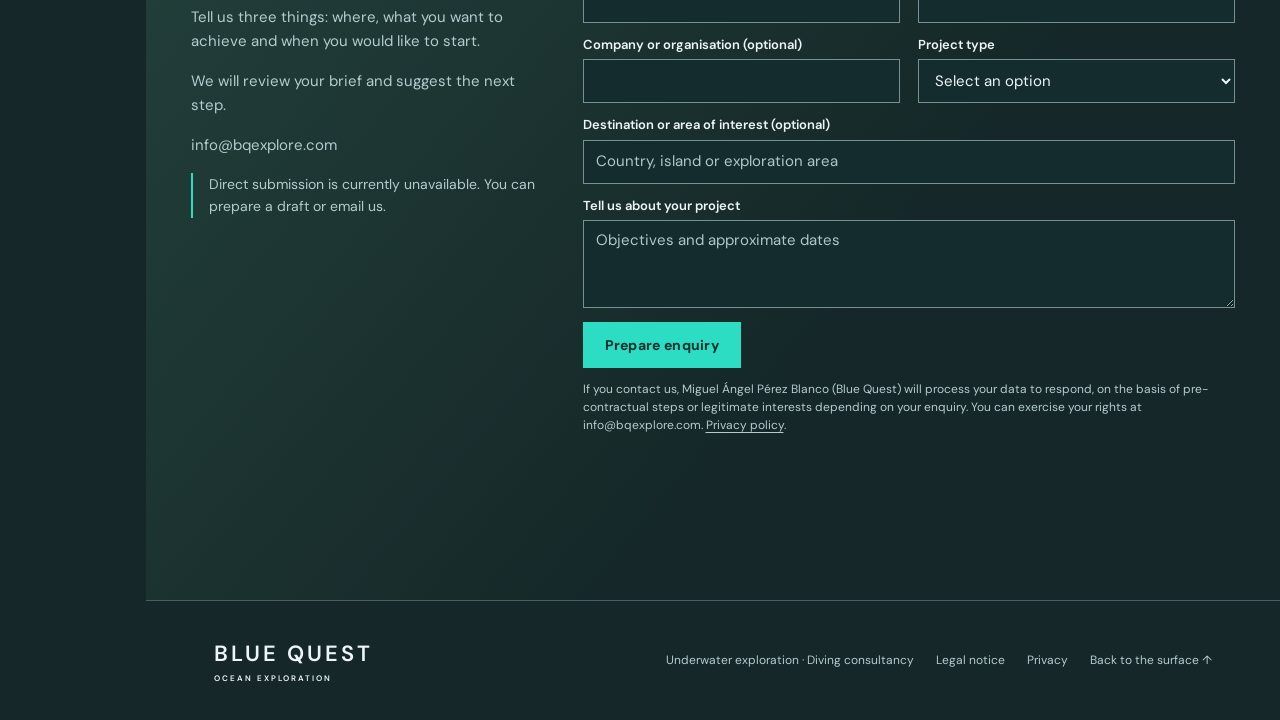
==== commit 807e4554: "Publish approved Natalia portrait with readable ROV lettering" ====
--- a/index.html
+++ b/index.html
@@ -37,7 +37,7 @@
 <article class="team-card"><div class="team-photo"><picture class="responsive-photo" data-photo="cristina"><source type="image/avif" srcset="/assets/optimized/cristina-160-1f9d550606dc.avif 160w, /assets/optimized/cristina-320-b1807b247c72.avif 320w, /assets/optimized/cristina-640-be4205e9bc4a.avif 640w" sizes="(max-width:760px) 140px, (max-width:1199px) 40vw, 24vw"><img alt="Cristina Garcés at the helm of a boat" loading="lazy" src="/assets/optimized/cristina-640-b494392a9c91.webp" srcset="/assets/optimized/cristina-160-da626f9d2ff5.webp 160w, /assets/optimized/cristina-320-ef28eac02fc1.webp 320w, /assets/optimized/cristina-640-b494392a9c91.webp 640w" sizes="(max-width:760px) 140px, (max-width:1199px) 40vw, 24vw" width="640" height="480" decoding="async"></picture></div><div class="team-info"><p class="eyebrow">BUSINESS DEVELOPMENT</p><h3>Cristina Garcés</h3><p class="team-credentials">Computer engineer · Entrepreneur · Diver</p><p>Turns client needs into viable projects. Defines scope, budgets and timelines, coordinates suppliers and connects each mission with the right team.</p></div></article>
 <article class="team-card"><div class="team-photo"><picture class="responsive-photo" data-photo="aida"><source type="image/avif" srcset="/assets/optimized/aida-160-bdb6af3a07ab.avif 160w, /assets/optimized/aida-320-91fda16dedfc.avif 320w, /assets/optimized/aida-640-14688cee7fff.avif 640w, /assets/optimized/aida-1196-ff5b7c944b6a.avif 1196w" sizes="(max-width:760px) 140px, (max-width:1199px) 40vw, 24vw"><img class="team-image-aida" alt="Aida Marin ready for a dive by the sea" loading="lazy" src="/assets/optimized/aida-1196-cde4c1112831.jpg" srcset="/assets/optimized/aida-160-0a59ba2ed4ba.webp 160w, /assets/optimized/aida-320-29761082fbe5.webp 320w, /assets/optimized/aida-640-99f5d3c82180.webp 640w, /assets/optimized/aida-1196-cde4c1112831.jpg 1196w" sizes="(max-width:760px) 140px, (max-width:1199px) 40vw, 24vw" width="1196" height="1593" decoding="async"></picture></div><div class="team-info"><p class="eyebrow">SCIENCE & ENVIRONMENT</p><h3>Aida Marin</h3><p class="team-credentials">Marine biologist · Diver</p><p>Defines observation criteria, reviews data and assesses environmental sensitivity and the limits of the findings.</p></div></article>
 <article class="team-card"><div class="team-photo"><picture class="responsive-photo" data-photo="andreu"><source type="image/avif" srcset="/assets/optimized/andreu-160-0e4491a9cee1.avif 160w, /assets/optimized/andreu-320-aed978a1963a.avif 320w, /assets/optimized/andreu-640-d5b2834cf0f7.avif 640w, /assets/optimized/andreu-1199-a5ea3d98076b.avif 1199w" sizes="(max-width:760px) 140px, (max-width:1199px) 40vw, 24vw"><img class="team-image-andreu" alt="Portrait of Andreu Ferreres in an urban setting" loading="lazy" src="/assets/optimized/andreu-1199-cb1f2b6b40fe.jpg" srcset="/assets/optimized/andreu-160-2fd49f7fe0e5.webp 160w, /assets/optimized/andreu-320-9371046da8dc.webp 320w, /assets/optimized/andreu-640-83d22195be90.webp 640w, /assets/optimized/andreu-1199-cb1f2b6b40fe.jpg 1199w" sizes="(max-width:760px) 140px, (max-width:1199px) 40vw, 24vw" width="1199" height="1191" decoding="async"></picture></div><div class="team-info"><p class="eyebrow">UNDERWATER DOCUMENTATION</p><h3>Andreu Ferreres</h3><p class="team-credentials">Underwater videographer · Support diver</p><p>Records images and survey routes. Organises the visual archive and prepares the supporting materials for each report.</p></div></article>
-<article class="team-card"><div class="team-photo"><picture class="responsive-photo" data-photo="natalia"><source type="image/avif" srcset="/assets/optimized/natalia-160-c8706e4c46f1.avif 160w, /assets/optimized/natalia-320-778f43a0bf8b.avif 320w, /assets/optimized/natalia-640-33378d504fc1.avif 640w" sizes="(max-width:760px) 140px, (max-width:1199px) 40vw, 18vw"><img alt="Natalia Zhu preparing an ROV for underwater exploration" loading="lazy" src="/assets/optimized/natalia-640-149237413935.webp" srcset="/assets/optimized/natalia-160-56f7a36ffb23.webp 160w, /assets/optimized/natalia-320-318d0a7e2102.webp 320w, /assets/optimized/natalia-640-149237413935.webp 640w" sizes="(max-width:760px) 140px, (max-width:1199px) 40vw, 18vw" width="1774" height="887" decoding="async"></picture></div><div class="team-info"><p class="eyebrow">REMOTE SURVEYS AND TECHNICAL SUPPORT</p><h3>Natalia Zhu</h3><p class="team-credentials">ROV operator · Survey support</p><p>Prepares and operates the ROV to survey areas of interest. Records seabed imagery and observations, and organises information to support dive planning and exploration reports.</p></div></article>
+<article class="team-card"><div class="team-photo"><picture class="responsive-photo" data-photo="natalia"><source type="image/avif" srcset="/assets/optimized/natalia-160-164522b03fe8.avif 160w, /assets/optimized/natalia-320-433b5d03689f.avif 320w, /assets/optimized/natalia-640-f780018cd670.avif 640w" sizes="(max-width:760px) 140px, (max-width:1199px) 40vw, 18vw"><img alt="Natalia Zhu preparing an ROV for underwater exploration" loading="lazy" src="/assets/optimized/natalia-640-6b001112a1fa.webp" srcset="/assets/optimized/natalia-160-fef96e856d32.webp 160w, /assets/optimized/natalia-320-1a1c43e949b4.webp 320w, /assets/optimized/natalia-640-6b001112a1fa.webp 640w" sizes="(max-width:760px) 140px, (max-width:1199px) 40vw, 18vw" width="1254" height="1254" decoding="async"></picture></div><div class="team-info"><p class="eyebrow">REMOTE SURVEYS AND TECHNICAL SUPPORT</p><h3>Natalia Zhu</h3><p class="team-credentials">ROV operator · Survey support</p><p>Prepares and operates the ROV to survey areas of interest. Records seabed imagery and observations, and organises information to support dive planning and exploration reports.</p></div></article>
 </div>
 </section>
 <section id="contacto" class="section contact">
--- a/styles.css
+++ b/styles.css
@@ -4,7 +4,7 @@
 .team-photo picture[data-photo="cristina"] img{object-position:50% 8%}
 .team-photo img.team-image-aida{object-position:50% 10%}
 .team-photo img.team-image-andreu{object-position:50% 18%}
-.team-photo picture[data-photo="natalia"] img{object-position:50% 50%}
+.team-photo picture[data-photo="natalia"] img{object-fit:contain;object-position:50% 50%}
 .service-photo picture[data-photo="boat"] img{object-position:50% 18%}
 /* Blue Quest: one shared system for services, evidence and contact. */
 /* Restore the three original map views within the shared photo frame. */
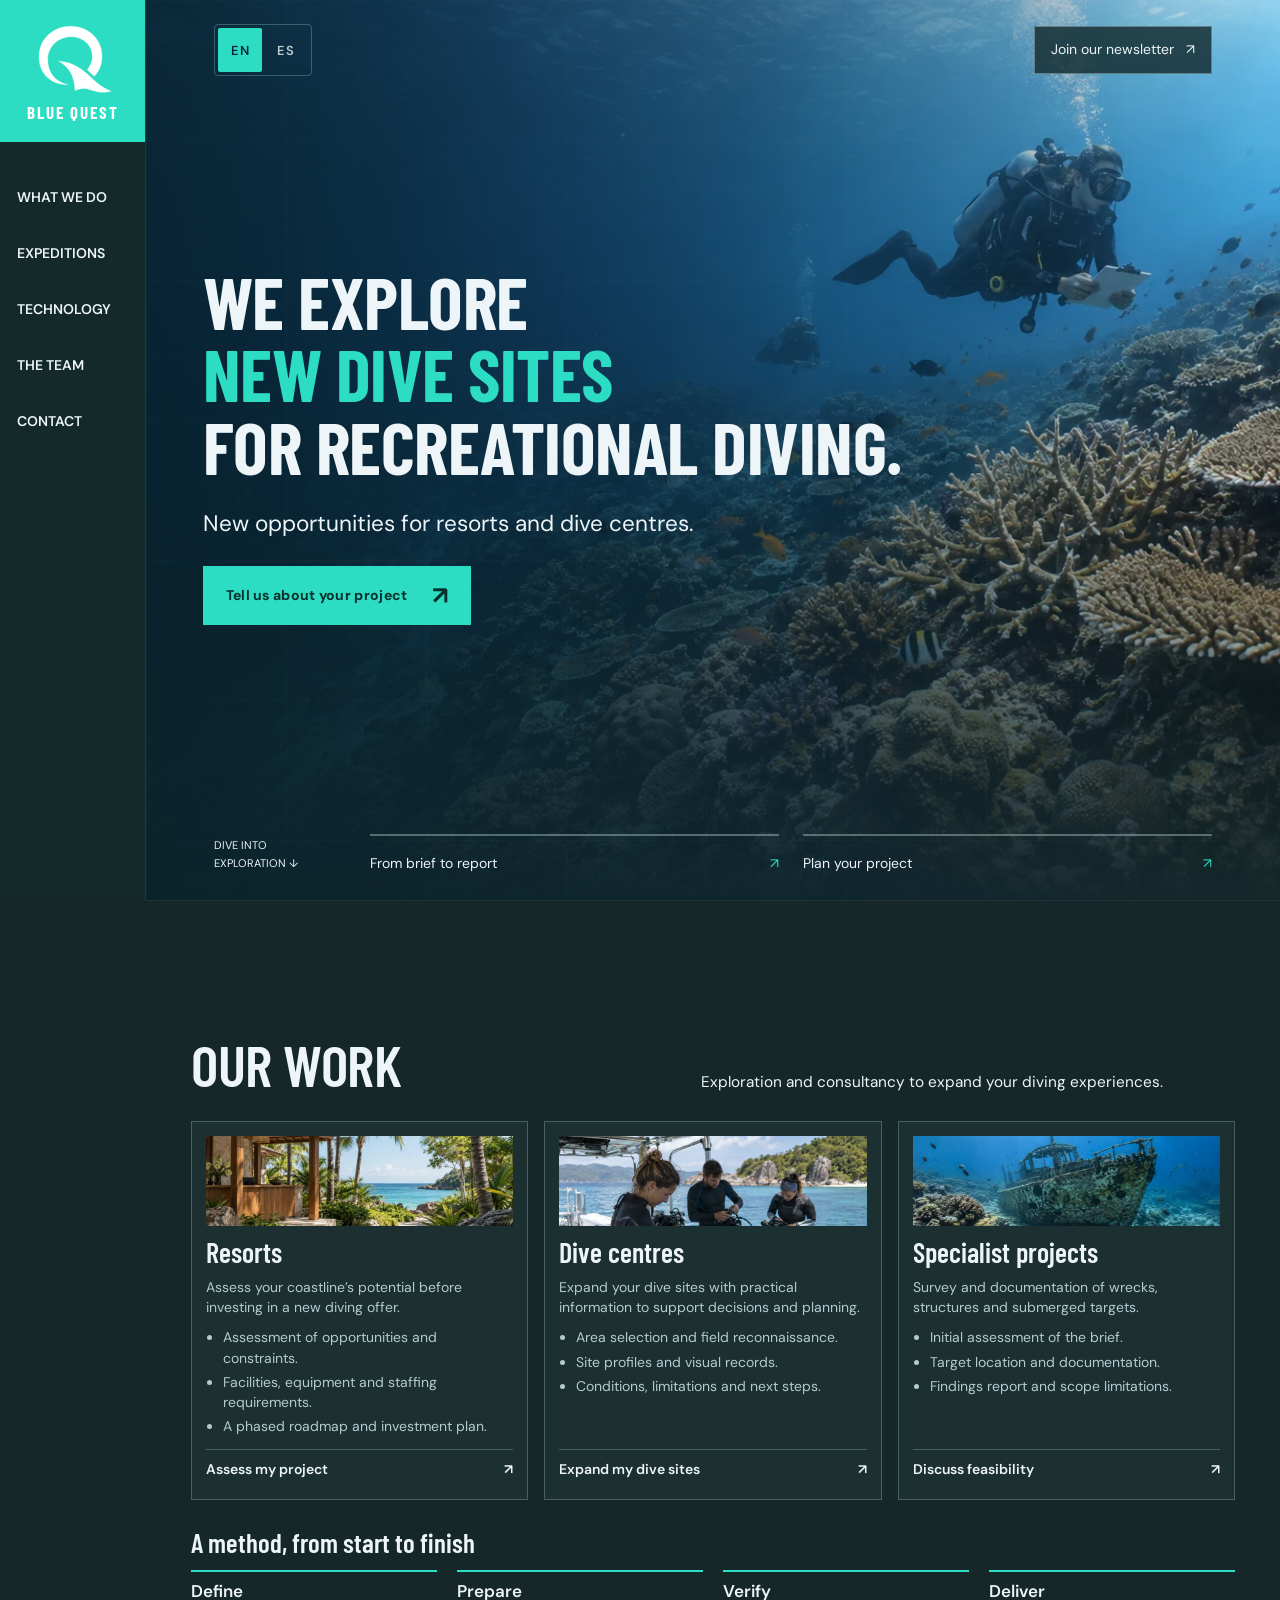
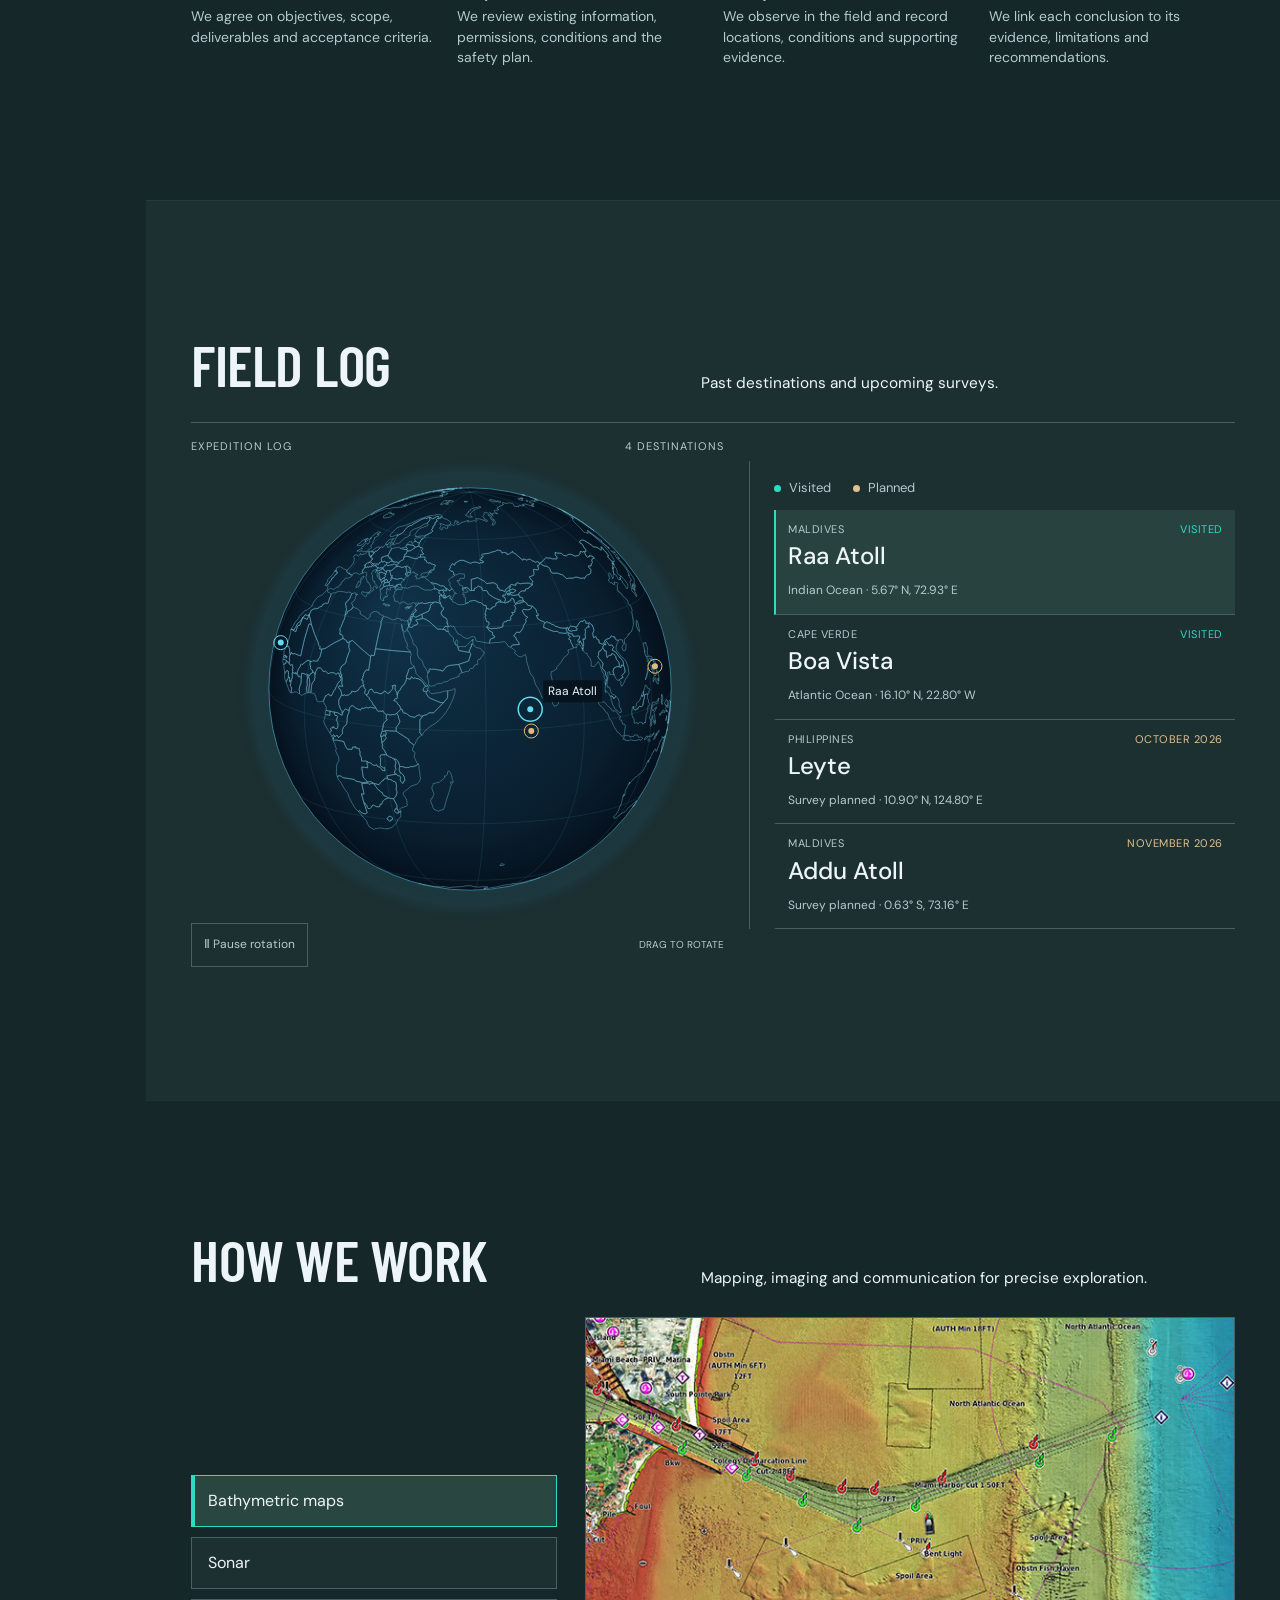
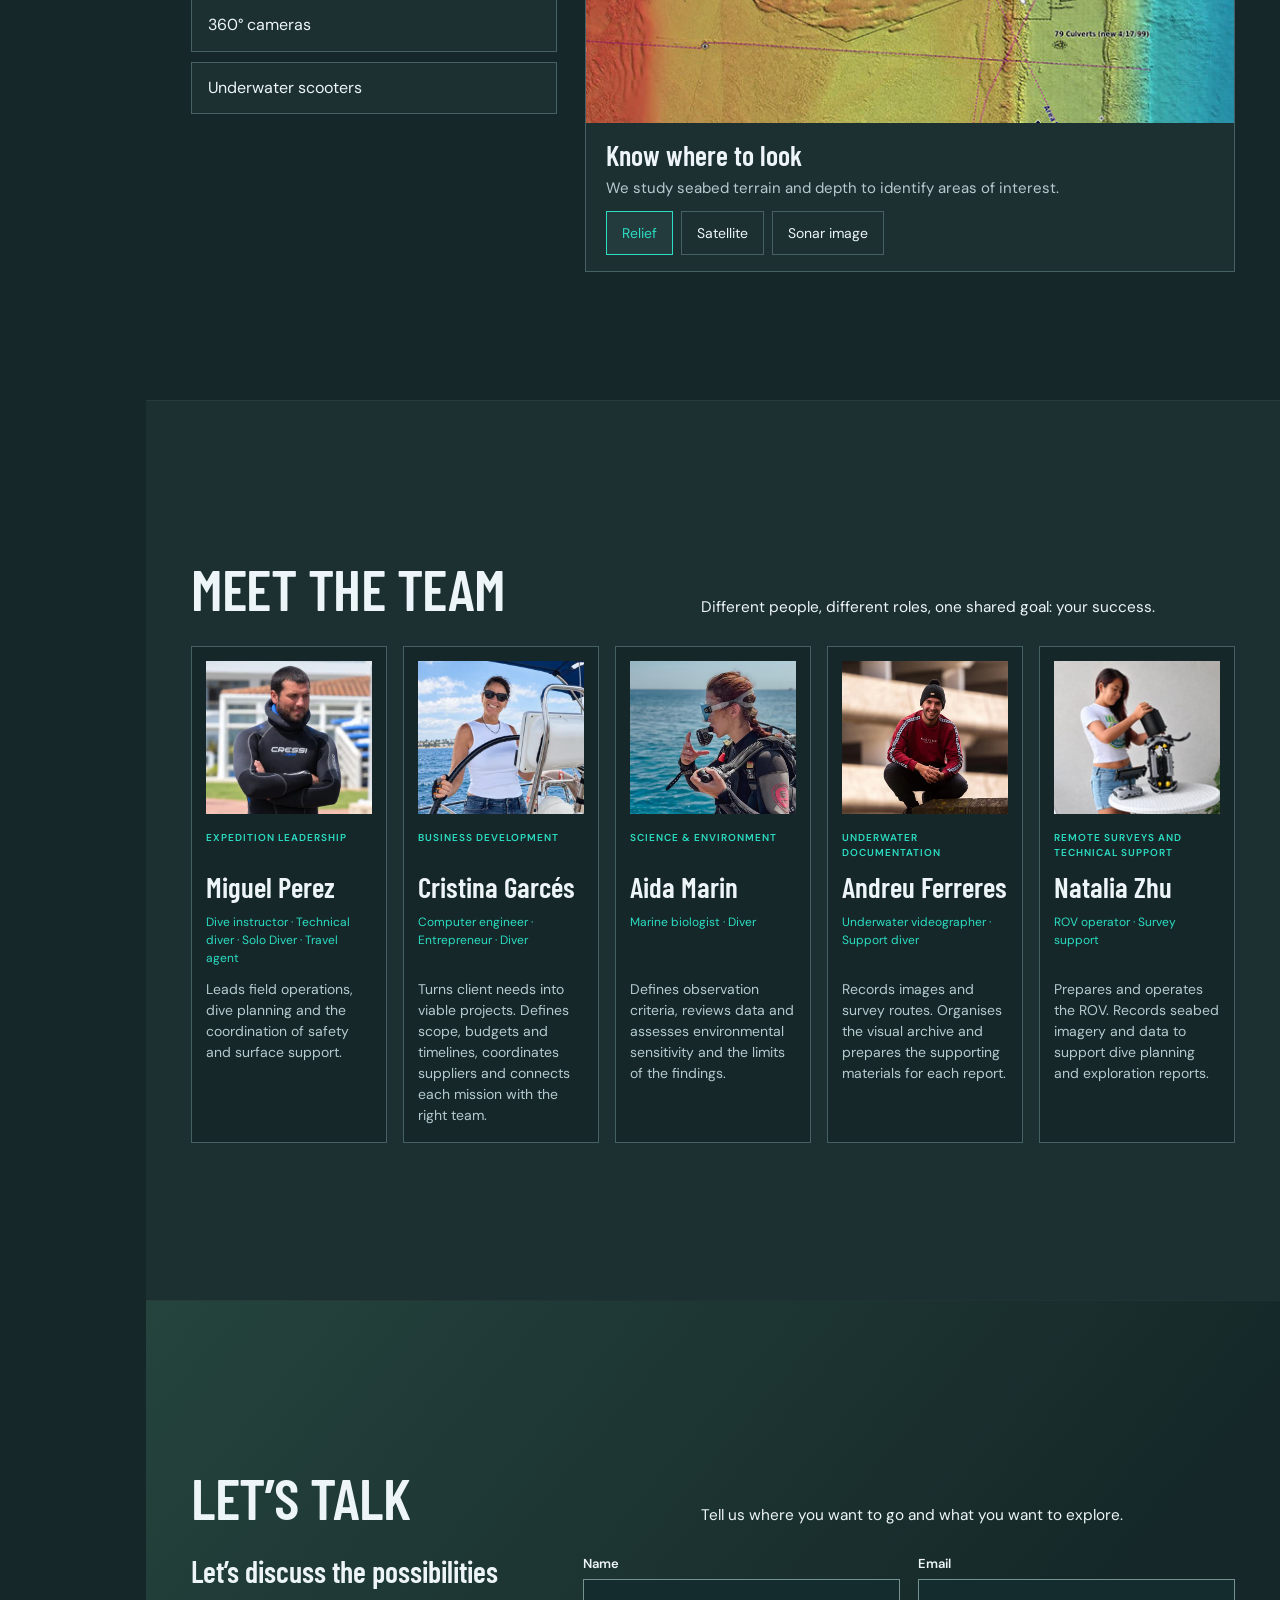
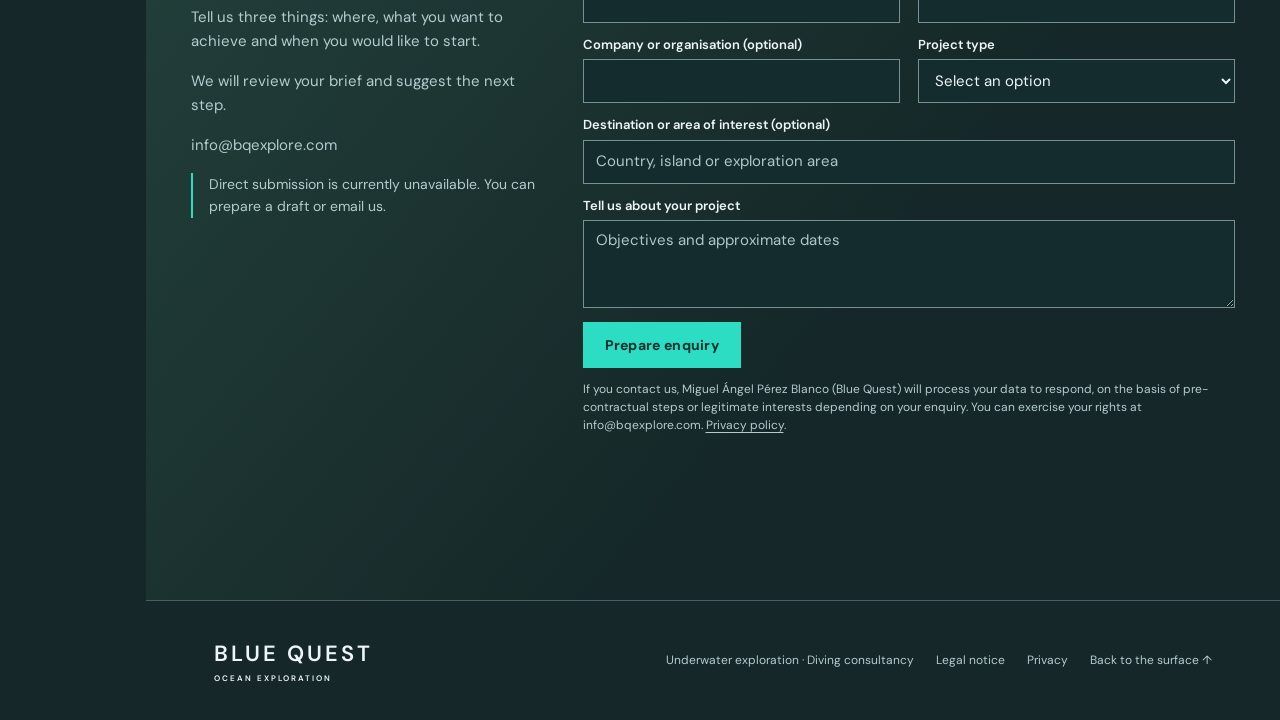
==== commit 3c393832: "Publish approved Natalia panorama and concise bilingual team description" ====
--- a/index.html
+++ b/index.html
@@ -37,7 +37,7 @@
 <article class="team-card"><div class="team-photo"><picture class="responsive-photo" data-photo="cristina"><source type="image/avif" srcset="/assets/optimized/cristina-160-1f9d550606dc.avif 160w, /assets/optimized/cristina-320-b1807b247c72.avif 320w, /assets/optimized/cristina-640-be4205e9bc4a.avif 640w" sizes="(max-width:760px) 140px, (max-width:1199px) 40vw, 24vw"><img alt="Cristina Garcés at the helm of a boat" loading="lazy" src="/assets/optimized/cristina-640-b494392a9c91.webp" srcset="/assets/optimized/cristina-160-da626f9d2ff5.webp 160w, /assets/optimized/cristina-320-ef28eac02fc1.webp 320w, /assets/optimized/cristina-640-b494392a9c91.webp 640w" sizes="(max-width:760px) 140px, (max-width:1199px) 40vw, 24vw" width="640" height="480" decoding="async"></picture></div><div class="team-info"><p class="eyebrow">BUSINESS DEVELOPMENT</p><h3>Cristina Garcés</h3><p class="team-credentials">Computer engineer · Entrepreneur · Diver</p><p>Turns client needs into viable projects. Defines scope, budgets and timelines, coordinates suppliers and connects each mission with the right team.</p></div></article>
 <article class="team-card"><div class="team-photo"><picture class="responsive-photo" data-photo="aida"><source type="image/avif" srcset="/assets/optimized/aida-160-bdb6af3a07ab.avif 160w, /assets/optimized/aida-320-91fda16dedfc.avif 320w, /assets/optimized/aida-640-14688cee7fff.avif 640w, /assets/optimized/aida-1196-ff5b7c944b6a.avif 1196w" sizes="(max-width:760px) 140px, (max-width:1199px) 40vw, 24vw"><img class="team-image-aida" alt="Aida Marin ready for a dive by the sea" loading="lazy" src="/assets/optimized/aida-1196-cde4c1112831.jpg" srcset="/assets/optimized/aida-160-0a59ba2ed4ba.webp 160w, /assets/optimized/aida-320-29761082fbe5.webp 320w, /assets/optimized/aida-640-99f5d3c82180.webp 640w, /assets/optimized/aida-1196-cde4c1112831.jpg 1196w" sizes="(max-width:760px) 140px, (max-width:1199px) 40vw, 24vw" width="1196" height="1593" decoding="async"></picture></div><div class="team-info"><p class="eyebrow">SCIENCE & ENVIRONMENT</p><h3>Aida Marin</h3><p class="team-credentials">Marine biologist · Diver</p><p>Defines observation criteria, reviews data and assesses environmental sensitivity and the limits of the findings.</p></div></article>
 <article class="team-card"><div class="team-photo"><picture class="responsive-photo" data-photo="andreu"><source type="image/avif" srcset="/assets/optimized/andreu-160-0e4491a9cee1.avif 160w, /assets/optimized/andreu-320-aed978a1963a.avif 320w, /assets/optimized/andreu-640-d5b2834cf0f7.avif 640w, /assets/optimized/andreu-1199-a5ea3d98076b.avif 1199w" sizes="(max-width:760px) 140px, (max-width:1199px) 40vw, 24vw"><img class="team-image-andreu" alt="Portrait of Andreu Ferreres in an urban setting" loading="lazy" src="/assets/optimized/andreu-1199-cb1f2b6b40fe.jpg" srcset="/assets/optimized/andreu-160-2fd49f7fe0e5.webp 160w, /assets/optimized/andreu-320-9371046da8dc.webp 320w, /assets/optimized/andreu-640-83d22195be90.webp 640w, /assets/optimized/andreu-1199-cb1f2b6b40fe.jpg 1199w" sizes="(max-width:760px) 140px, (max-width:1199px) 40vw, 24vw" width="1199" height="1191" decoding="async"></picture></div><div class="team-info"><p class="eyebrow">UNDERWATER DOCUMENTATION</p><h3>Andreu Ferreres</h3><p class="team-credentials">Underwater videographer · Support diver</p><p>Records images and survey routes. Organises the visual archive and prepares the supporting materials for each report.</p></div></article>
-<article class="team-card"><div class="team-photo"><picture class="responsive-photo" data-photo="natalia"><source type="image/avif" srcset="/assets/optimized/natalia-160-164522b03fe8.avif 160w, /assets/optimized/natalia-320-433b5d03689f.avif 320w, /assets/optimized/natalia-640-f780018cd670.avif 640w" sizes="(max-width:760px) 140px, (max-width:1199px) 40vw, 18vw"><img alt="Natalia Zhu preparing an ROV for underwater exploration" loading="lazy" src="/assets/optimized/natalia-640-6b001112a1fa.webp" srcset="/assets/optimized/natalia-160-fef96e856d32.webp 160w, /assets/optimized/natalia-320-1a1c43e949b4.webp 320w, /assets/optimized/natalia-640-6b001112a1fa.webp 640w" sizes="(max-width:760px) 140px, (max-width:1199px) 40vw, 18vw" width="1254" height="1254" decoding="async"></picture></div><div class="team-info"><p class="eyebrow">REMOTE SURVEYS AND TECHNICAL SUPPORT</p><h3>Natalia Zhu</h3><p class="team-credentials">ROV operator · Survey support</p><p>Prepares and operates the ROV to survey areas of interest. Records seabed imagery and observations, and organises information to support dive planning and exploration reports.</p></div></article>
+<article class="team-card"><div class="team-photo"><picture class="responsive-photo" data-photo="natalia"><source type="image/avif" srcset="/assets/optimized/natalia-160-92ad3e9aaae9.avif 160w, /assets/optimized/natalia-320-77c441ab2f5e.avif 320w, /assets/optimized/natalia-640-ec371470dc84.avif 640w" sizes="(max-width:760px) 140px, (max-width:1199px) 40vw, 18vw"><img alt="Natalia Zhu preparing an ROV for underwater exploration" loading="lazy" src="/assets/optimized/natalia-640-1f9629581d4a.webp" srcset="/assets/optimized/natalia-160-426f35426aef.webp 160w, /assets/optimized/natalia-320-c083151bf83c.webp 320w, /assets/optimized/natalia-640-1f9629581d4a.webp 640w" sizes="(max-width:760px) 140px, (max-width:1199px) 40vw, 18vw" width="1774" height="887" decoding="async"></picture></div><div class="team-info"><p class="eyebrow">REMOTE SURVEYS AND TECHNICAL SUPPORT</p><h3>Natalia Zhu</h3><p class="team-credentials">ROV operator · Survey support</p><p>Prepares and operates the ROV. Records seabed imagery and data to support dive planning and exploration reports.</p></div></article>
 </div>
 </section>
 <section id="contacto" class="section contact">
--- a/styles.css
+++ b/styles.css
@@ -4,7 +4,7 @@
 .team-photo picture[data-photo="cristina"] img{object-position:50% 8%}
 .team-photo img.team-image-aida{object-position:50% 10%}
 .team-photo img.team-image-andreu{object-position:50% 18%}
-.team-photo picture[data-photo="natalia"] img{object-fit:contain;object-position:50% 50%}
+.team-photo picture[data-photo="natalia"] img{object-fit:cover;object-position:50% 50%}
 .service-photo picture[data-photo="boat"] img{object-position:50% 18%}
 /* Blue Quest: one shared system for services, evidence and contact. */
 /* Restore the three original map views within the shared photo frame. */
